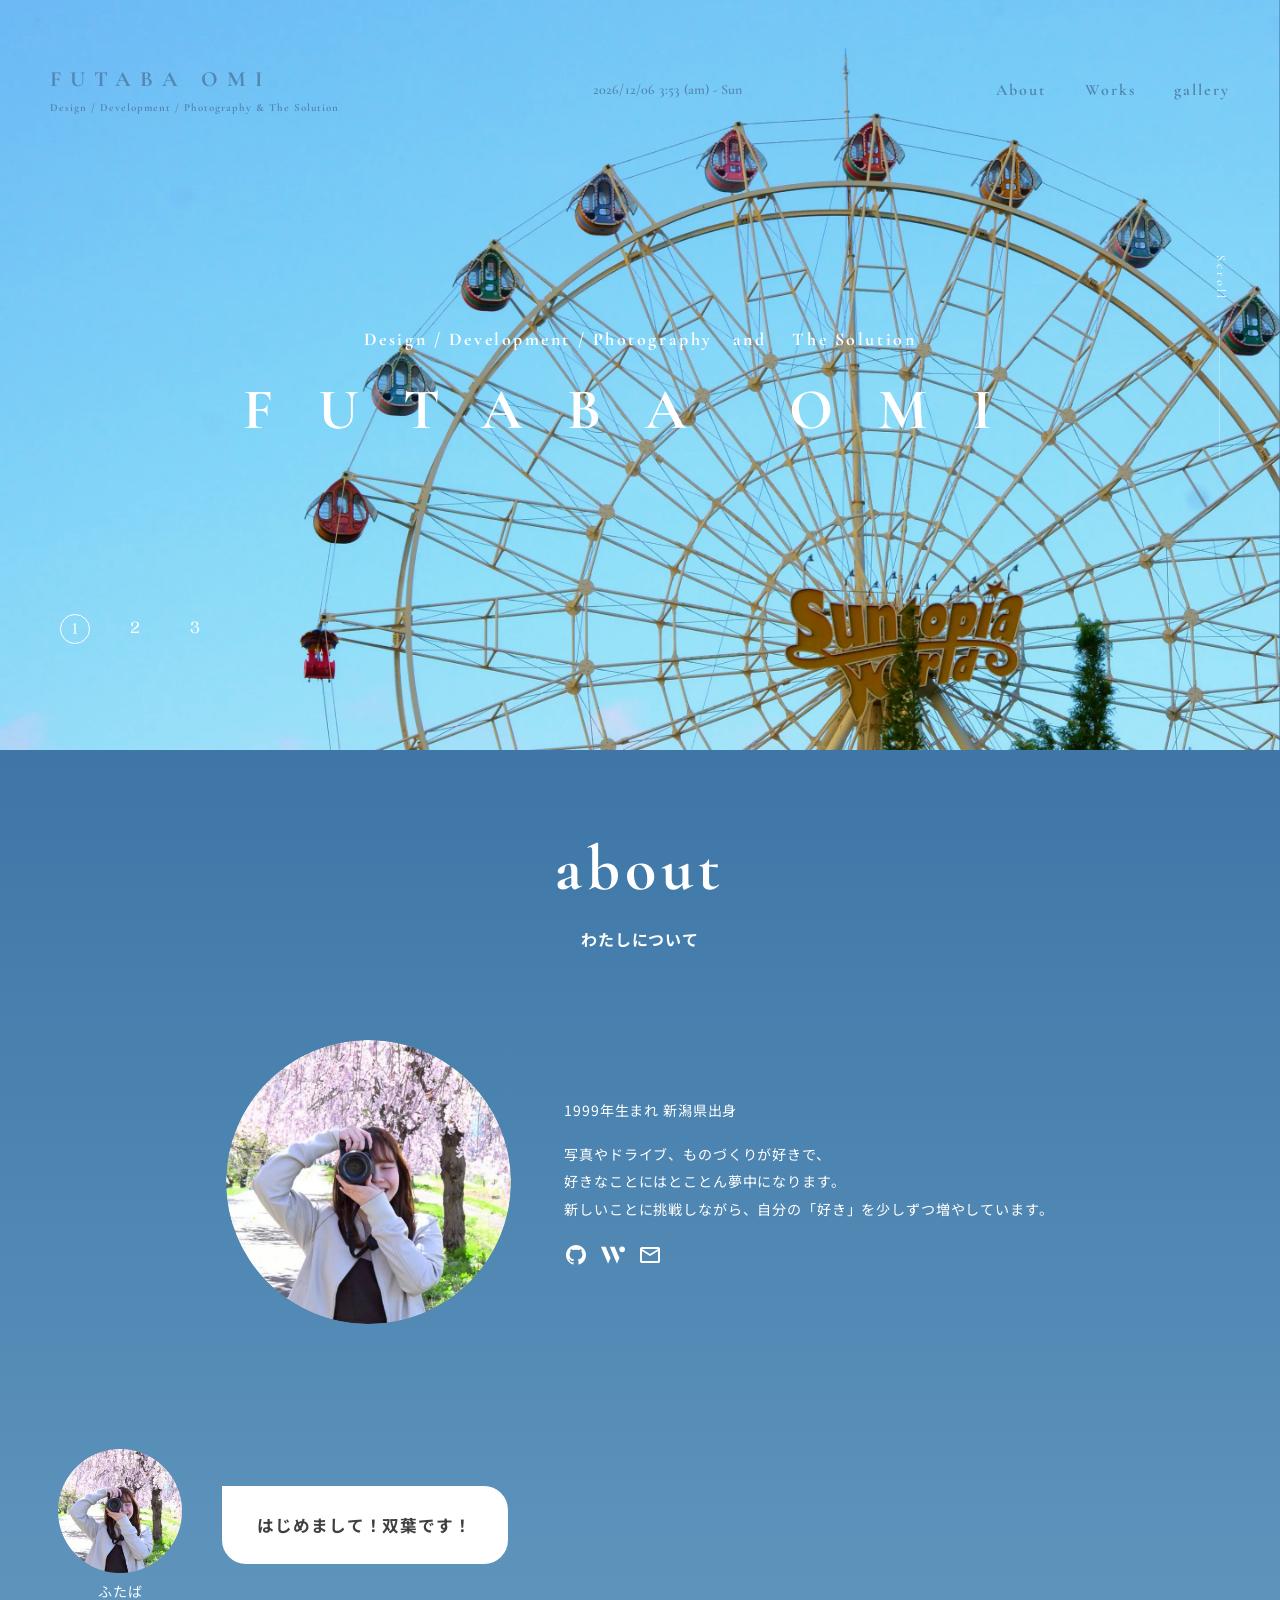
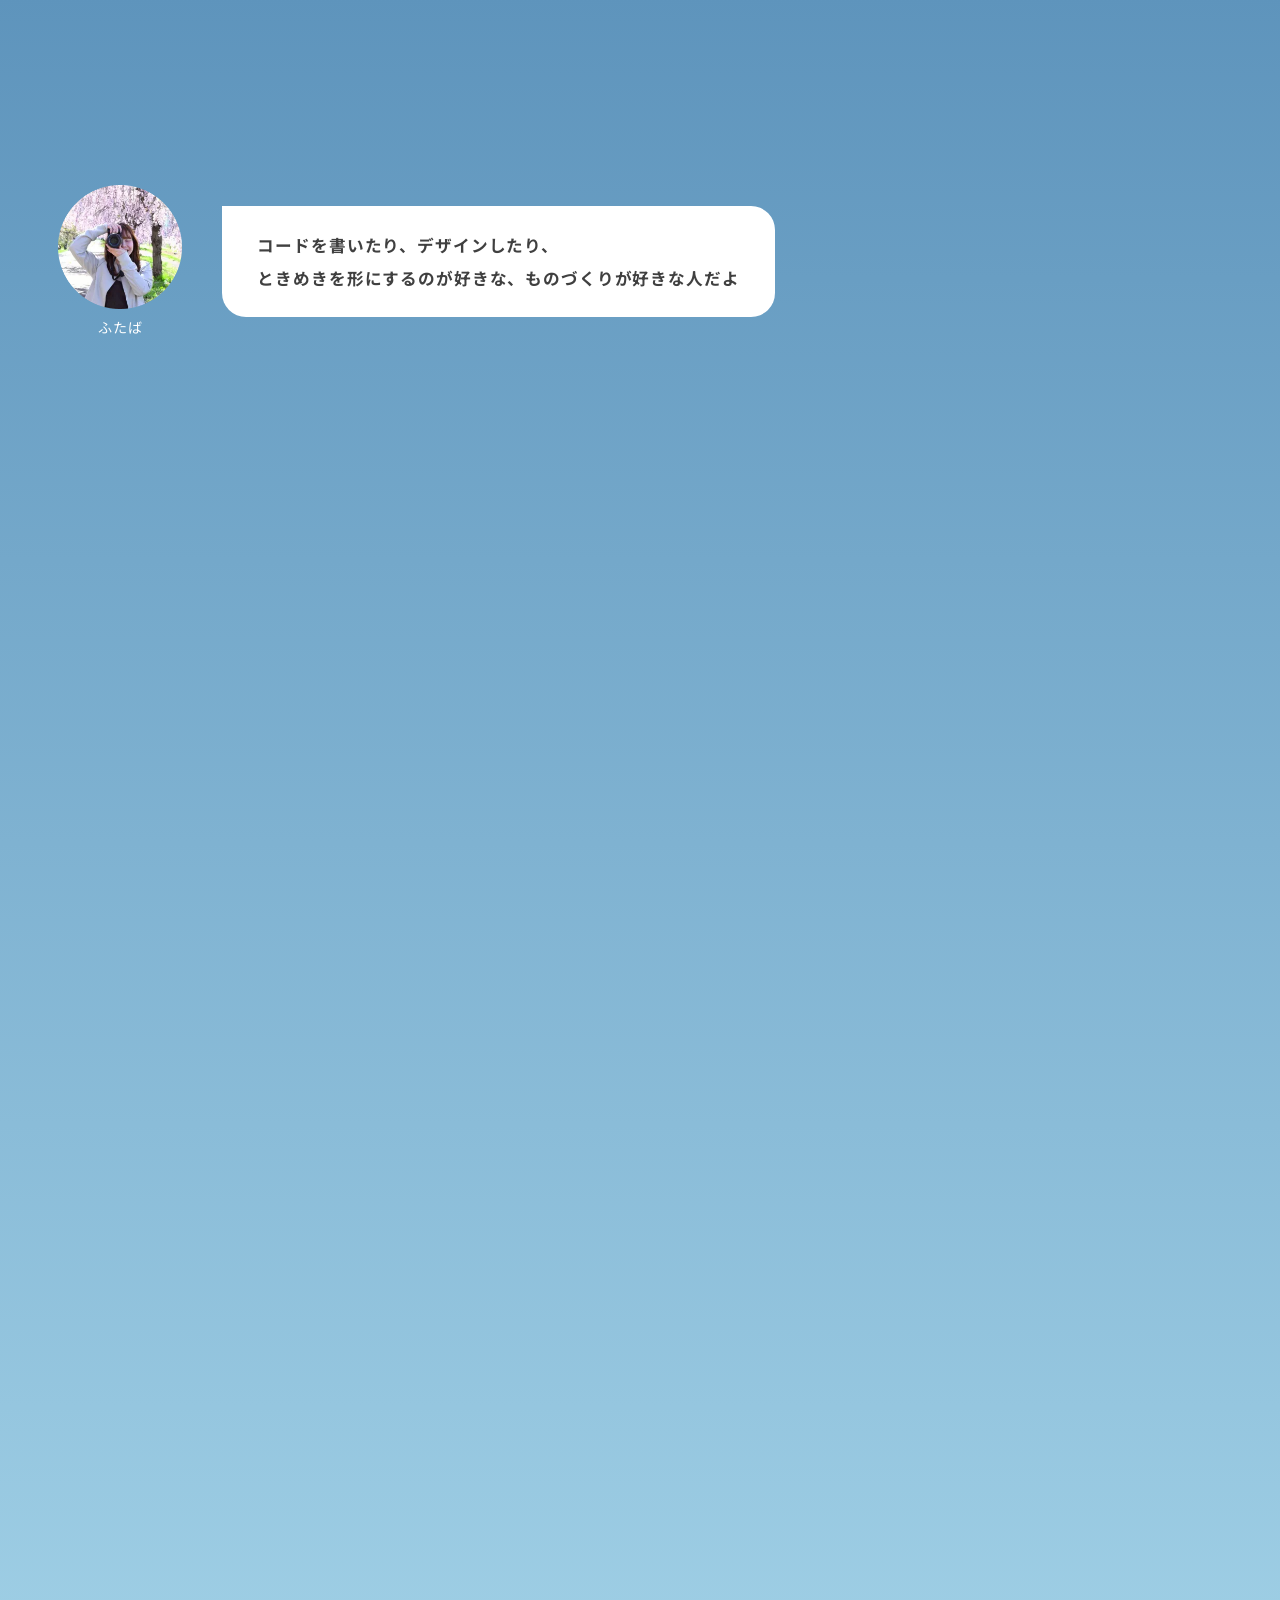
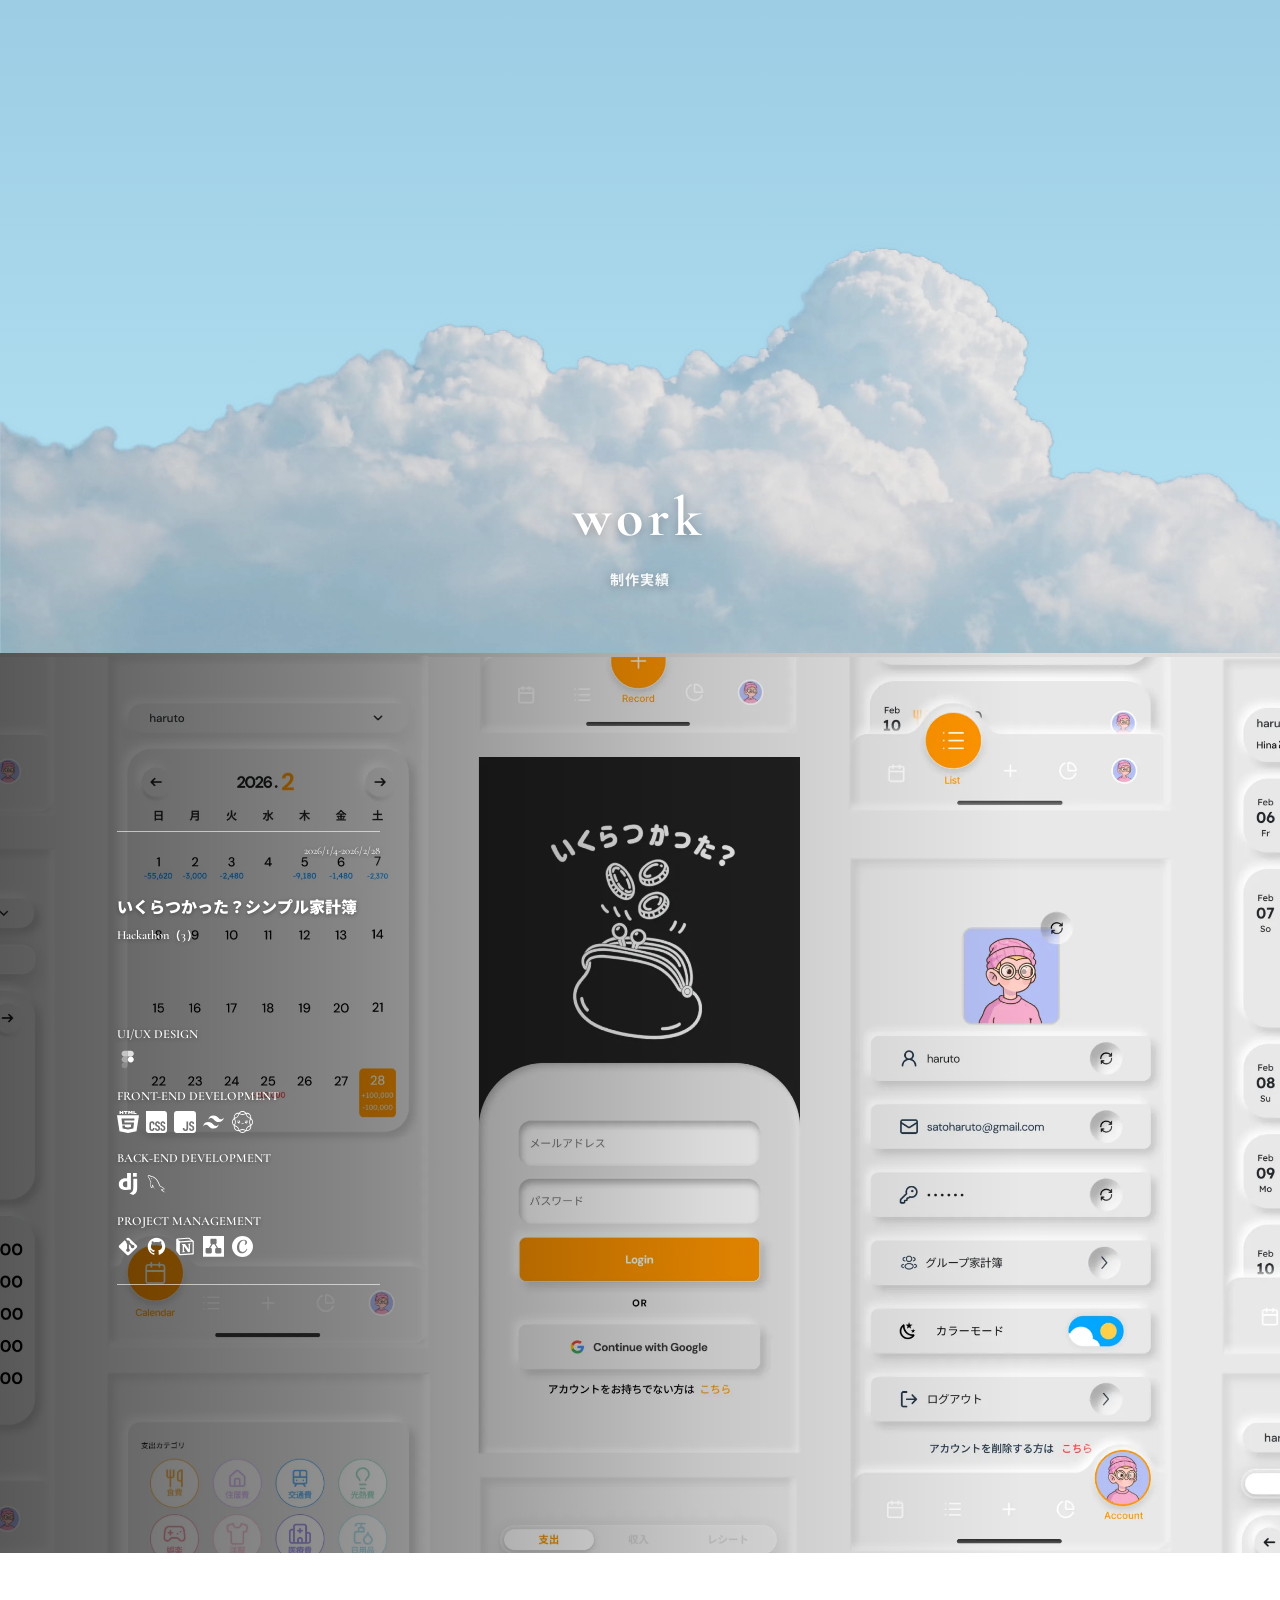
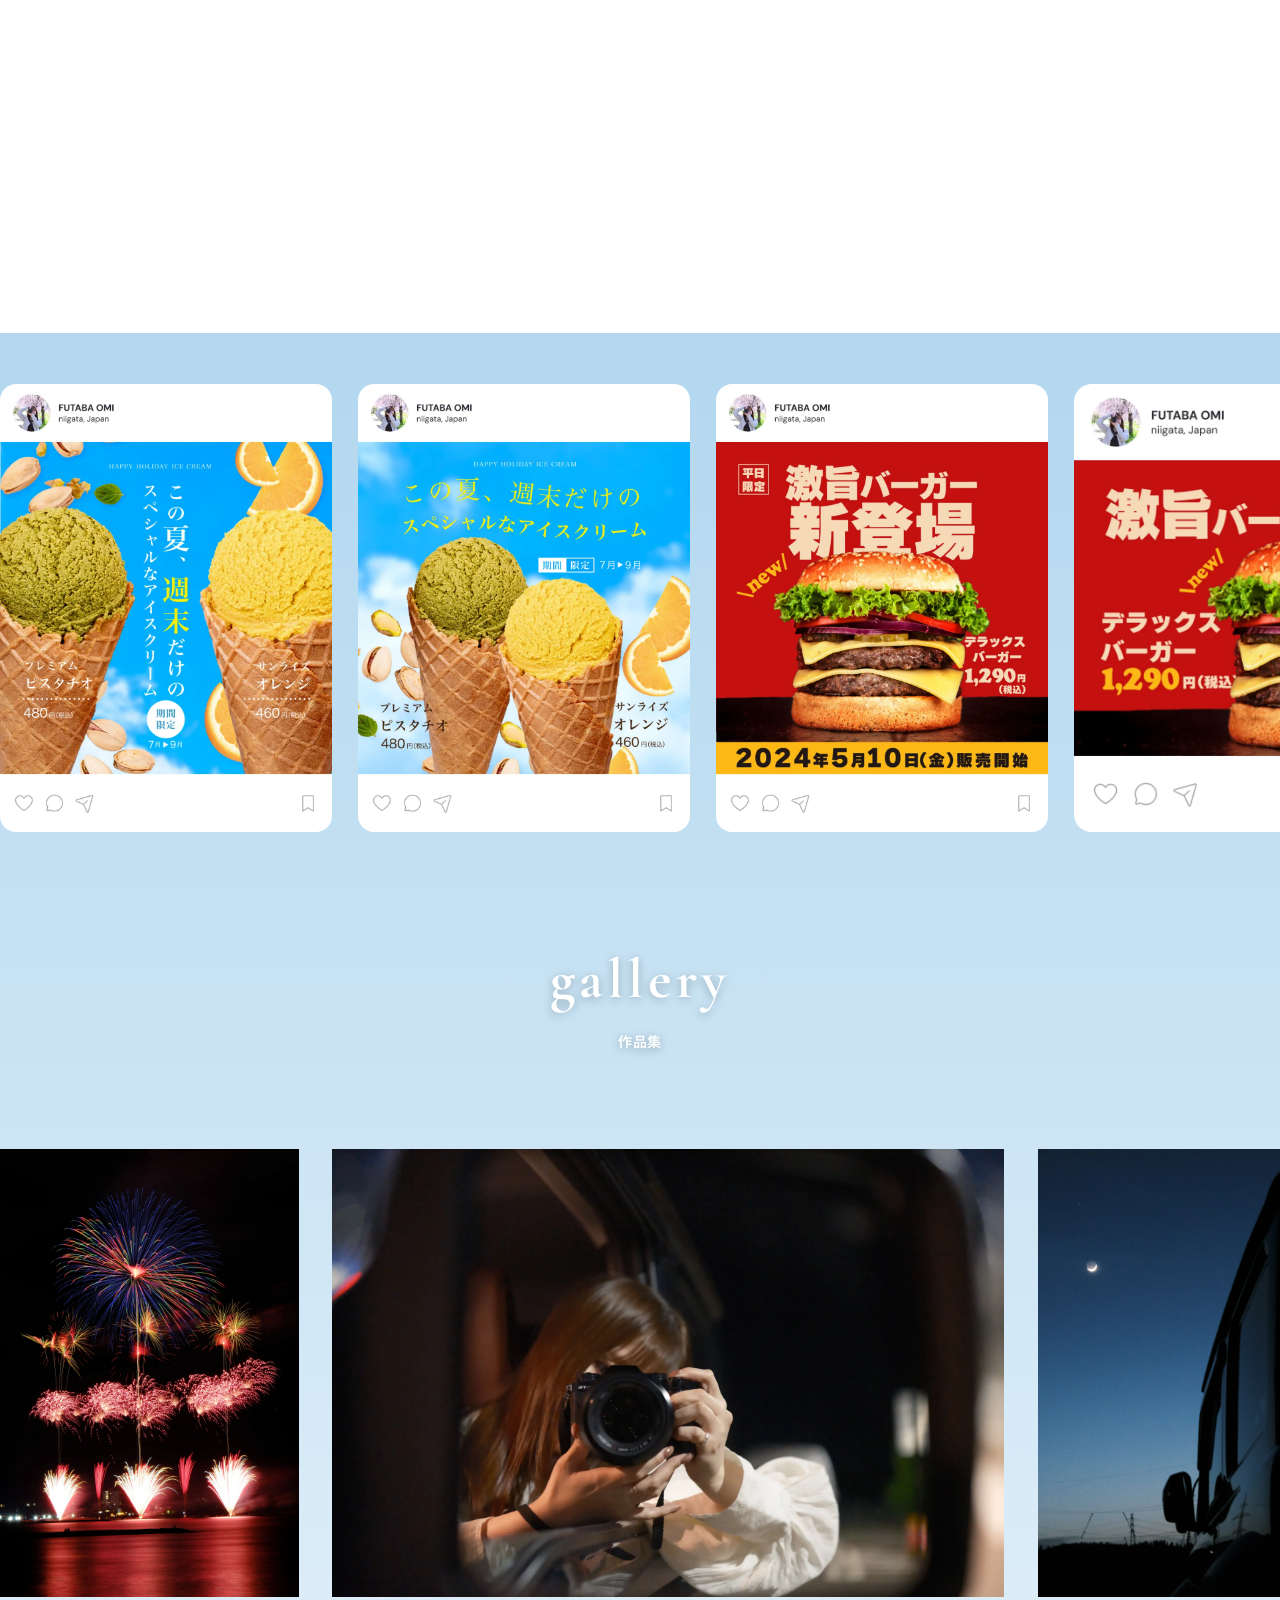
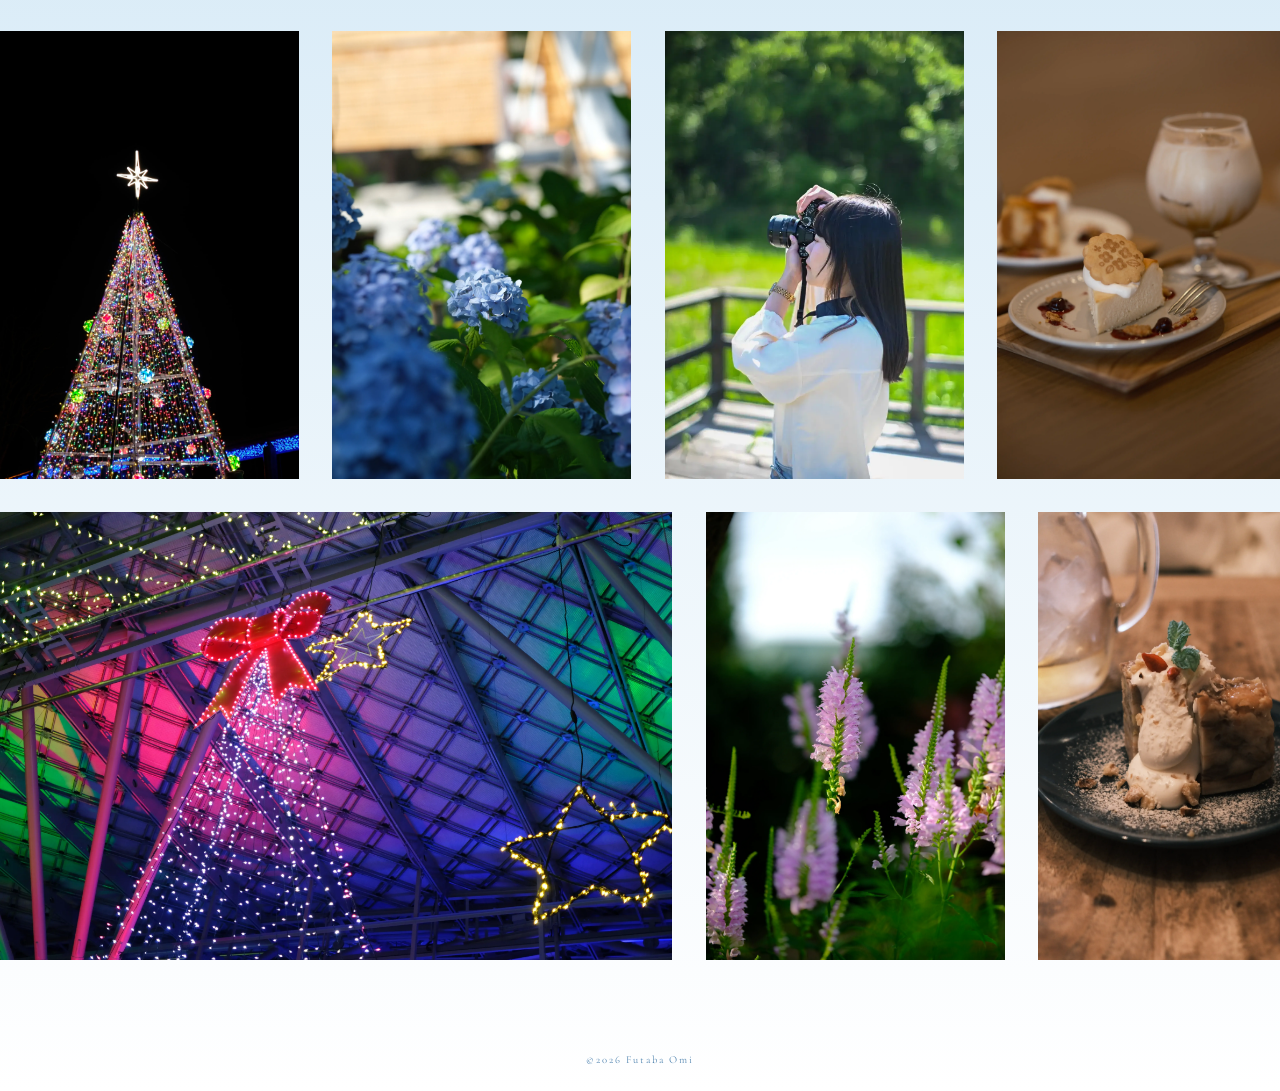
==== index.html @ 253ce997 "Initial commit" ====
<!DOCTYPE html>
<html lang="ja">
<head>
<meta charset="UTF-8">
<meta name="viewport" content="width=device-width, initial-scale=1.0">
<title>FUTABA OMI | Portfolio</title>
<link rel="icon" type="image/png" href="assets/images/favicon.png">
<script>
  (function () {
    var hash = location.hash;
    if (!hash || hash === "#") return;

    document.documentElement.style.visibility = "hidden";

    document.addEventListener("DOMContentLoaded", function () {
      try {
        var id = hash.slice(1);
        try {
          id = decodeURIComponent(id);
        } catch (decodeError) {
        }

        var target = id ? document.getElementById(id) : null;
        if (target) {
          target.scrollIntoView({ block: "start" });
        }
      } catch (error) {
      } finally {
        document.documentElement.style.visibility = "";
      }
    });
  })();
</script>
<link rel="preconnect" href="https://fonts.googleapis.com">
<link rel="preconnect" href="https://fonts.gstatic.com" crossorigin>
<link href="https://fonts.googleapis.com/css2?family=Cormorant+Garamond:wght@500;600;700&family=Noto+Sans+JP:wght@400;500;700;900&display=swap" rel="stylesheet">
<link rel="stylesheet" href="https://use.typekit.net/emb3ppv.css">
<link rel="stylesheet" href="css/reset.css">
<link rel="stylesheet" href="css/style.css">
</head>
<body>

<section class="hero" id="hero" aria-label="メインビジュアル" data-header-theme="dark">

  <div class="hero__slides">
    <div class="hero__slide is-active" data-slide="1" style="background-image:url('assets/images/hero-bg-crop1.webp');"></div>
    <div class="hero__slide" data-slide="2" style="background-image:url('assets/images/hero-bg-crop3.webp');"></div>
    <div class="hero__slide" data-slide="3" style="background-image:url('assets/images/hero-bg-crop.webp');"></div>
  </div>

  <div class="hero__mobile-bg" aria-hidden="true"></div>

  <header class="hero__nav">
    <div class="header-topbar">
      <a class="header-profile" href="index.html">
        <p class="header-profile__name">FUTABA OMI</p>
        <p class="header-profile__desc">Design / Development / Photography &amp; The Solution</p>
      </a>

      <p class="header-timestamp">2026/08/10 6:54 (am) - Sat</p>

      <nav class="main-nav" aria-label="サイト内ナビゲーション">
        <a href="#about">About</a>
        <a href="#works">Works</a>
        <a href="#gallery">gallery</a>
      </nav>

      <img class="header-dog" src="assets/images/header-dog.webp" alt="">
    </div>

    <button type="button" class="hero__mobile-menu" id="mobile-menu-toggle" aria-expanded="false" aria-controls="mobile-menu" aria-label="メニューを開く">
      <img class="hero__mobile-menu-bubble" src="assets/images/menu.webp" alt="">
      <img class="hero__mobile-menu-dog" src="assets/images/header-dog.webp" alt="">
    </button>
  </header>

  <div class="hero__content">
    <p class="hero__tagline"><span class="hero__tagline-line">Design&nbsp;/&nbsp;Development&nbsp;/&nbsp;Photography</span><span class="hero__tagline-sep">&nbsp;&nbsp;&nbsp;</span><span class="hero__tagline-line">and</span><span class="hero__tagline-sep">&nbsp;&nbsp;&nbsp;&nbsp;</span><span class="hero__tagline-line">The&nbsp;Solution</span></p>
    <h1 class="hero__name"><span class="hero__name-line">FUTABA</span><span class="hero__name-sep">&nbsp;</span><span class="hero__name-line">OMI</span></h1>
  </div>

  <ol class="hero__pagination" aria-label="スライド切り替え">
    <li>
      <button type="button" class="hero__dot is-active" data-slide-target="1" aria-current="true">
        <img src="assets/icons/pagination-1.svg" alt="1" width="30" height="30">
      </button>
    </li>
    <li>
      <button type="button" class="hero__dot" data-slide-target="2">
        <img src="assets/icons/pagination-2.svg" alt="2" width="30" height="30">
      </button>
    </li>
    <li>
      <button type="button" class="hero__dot" data-slide-target="3">
        <img src="assets/icons/pagination-3.svg" alt="3" width="30" height="30">
      </button>
    </li>
  </ol>

  <div class="hero__scroll">
    <span class="hero__scroll-text">Scroll</span>
    <span class="hero__scroll-line" aria-hidden="true"></span>
  </div>

</section>

<div class="mobile-menu" id="mobile-menu" aria-hidden="true">
  <div class="mobile-menu__frame">
    <div class="mobile-menu__topbar">
      <a class="header-profile" href="index.html">
        <p class="header-profile__name">FUTABA OMI</p>
        <p class="header-profile__desc">Design / Development / Photography &amp; The Solution</p>
      </a>
      <button type="button" class="header-mascot-lp mobile-menu__close" data-menu-close aria-label="メニューを閉じる">
        <img src="assets/images/header-close.webp" alt="">
      </button>
    </div>

    <nav class="mobile-menu__nav" aria-label="サイト内ナビゲーション">
      <a class="mobile-menu__item mobile-menu__item--about" href="#about" data-menu-close>
        <span class="mobile-menu__item-en">about</span>
        <span class="mobile-menu__item-ja">わたしについて</span>
      </a>
      <a class="mobile-menu__item mobile-menu__item--work" href="#works" data-menu-close>
        <span class="mobile-menu__item-en">work</span>
        <span class="mobile-menu__item-ja">制作実績</span>
      </a>
      <a class="mobile-menu__item mobile-menu__item--gallery" href="#gallery" data-menu-close>
        <span class="mobile-menu__item-en">gallery</span>
        <span class="mobile-menu__item-ja">作品集</span>
      </a>
    </nav>
  </div>
</div>

<main>

  <section id="about" class="about-section" data-header-theme="dark">
    <picture>
      <source media="(min-width: 721px)" srcset="assets/images/about-widecloud.webp">
      <img class="about-cloud" src="assets/images/about-cloud.webp" alt="">
    </picture>
    <div class="about-inner">
      <div class="about-header">
        <h2 class="about-title">about</h2>
        <p class="about-subtitle">わたしについて</p>
      </div>

      <div class="profile-block">
        <img class="profile-photo" src="assets/images/about-profile.webp" alt="双葉さんのプロフィール写真">
        <div class="profile-info">
          <p>1999年生まれ 新潟県出身</p>
          <p>
            写真やドライブ、ものづくりが好きで、<br>
            好きなことにはとことん夢中になります。<br>
            新しいことに挑戦しながら、自分の「好き」を少しずつ増やしています。
          </p>
          <div class="social-links">
            <a href="https://github.com/futaba416"><img src="assets/icons/github.svg" alt="GitHub"></a>
            <a href="https://www.wantedly.com/id/futaba_omi"><img src="assets/icons/wantedly.svg" alt="Wantedly"></a>
            <a href="mailto:futaba4161999@gmail.com"><img src="assets/icons/mail.svg" alt="Mail"></a>
          </div>
        </div>
      </div>

      <div class="chat-thread">
        <div class="chat-row">
          <div class="chat-person">
            <img src="assets/images/avatar-futaba.webp" alt="">
            <span>ふたば</span>
          </div>
          <p class="chat-bubble">はじめまして！双葉です！</p>
        </div>

        <div class="chat-row chat-row--right">
          <p class="chat-bubble chat-bubble--right">なにをしている人なの？</p>
          <div class="chat-person chat-person--mascot">
            <img src="assets/images/mascot-komemaru.webp" alt="" width="1281" height="743">
            <span>おこめ</span>
          </div>
        </div>

        <div class="chat-row">
          <div class="chat-person">
            <img src="assets/images/avatar-futaba.webp" alt="">
            <span>ふたば</span>
          </div>
          <p class="chat-bubble">コードを書いたり、デザインしたり、<br>ときめきを形にするのが好きな、ものづくりが好きな人だよ</p>
        </div>

        <div class="chat-row chat-row--right">
          <p class="chat-bubble chat-bubble--right">実際に、なにを作るの？</p>
          <div class="chat-person chat-person--mascot">
            <img src="assets/images/mascot-komemaru.webp" alt="" width="1281" height="743">
            <span>おこめ</span>
          </div>
        </div>

        <div class="chat-row">
          <div class="chat-person">
            <img src="assets/images/avatar-futaba.webp" alt="">
            <span>ふたば</span>
          </div>
          <p class="chat-bubble">Webサイトやアプリ・LPやバナー制作<br>革のお財布・アクセサリーを作ったり、写真を撮るのもすきだよ</p>
        </div>

        <div class="chat-row chat-row--right">
          <p class="chat-bubble chat-bubble--right">全然違うもの作ってるんだね！</p>
          <div class="chat-person chat-person--mascot">
            <img src="assets/images/mascot-komemaru.webp" alt="" width="1281" height="743">
            <span>おこめ</span>
          </div>
        </div>

        <div class="chat-row">
          <div class="chat-person">
            <img src="assets/images/avatar-futaba.webp" alt="">
            <span>ふたば</span>
          </div>
          <p class="chat-bubble">素材は違っても、考えて、手を動かして、少しずつ形にしていくことは同じなんだ〜</p>
        </div>

        <div class="chat-row chat-row--right">
          <p class="chat-bubble chat-bubble--right">コードを書くのも、デザインをするのもすき？</p>
          <div class="chat-person chat-person--mascot">
            <img src="assets/images/mascot-komemaru.webp" alt="" width="1281" height="743">
            <span>おこめ</span>
          </div>
        </div>

        <div class="chat-row">
          <div class="chat-person">
            <img src="assets/images/avatar-futaba.webp" alt="">
            <span>ふたば</span>
          </div>
          <p class="chat-bubble">うん！機能ができた瞬間も見た目がしっくりきた瞬間も楽しい！！</p>
        </div>

        <div class="chat-row chat-row--right">
          <p class="chat-bubble chat-bubble--right">ものづくりの、どんなところが好きなの？</p>
          <div class="chat-person chat-person--mascot">
            <img src="assets/images/mascot-komemaru.webp" alt="" width="1281" height="743">
            <span>おこめ</span>
          </div>
        </div>

        <div class="chat-row">
          <div class="chat-person">
            <img src="assets/images/avatar-futaba.webp" alt="">
            <span>ふたば</span>
          </div>
          <p class="chat-bubble">頭の中にあったときめきが、少しづつ形になっていくところ<br>チームで意見を出し合って、自分だけでは思いつかなかった形になるのも面白い！！</p>
        </div>

        <div class="chat-row chat-row--right">
          <p class="chat-bubble chat-bubble--right">なんだか、どんなものを作ってきたのか気になってきた！</p>
          <div class="chat-person chat-person--mascot">
            <img src="assets/images/mascot-komemaru.webp" alt="" width="1281" height="743">
            <span>おこめ</span>
          </div>
        </div>

        <div class="chat-row">
          <div class="chat-person">
            <img src="assets/images/avatar-futaba.webp" alt="">
            <span>ふたば</span>
          </div>
          <p class="chat-bubble">じゃあ、今まで作ってきたもの、見てみる？</p>
        </div>
      </div>

      <div id="works" class="section-heading">
        <h2 class="section-heading__title">work</h2>
        <p class="section-heading__subtitle">制作実績</p>
      </div>
    </div>
  </section>

  <section class="works-section" data-header-theme="sky" data-pagetop-theme="light">
    <div class="works-pin" style="--works-count: 4;">
      <div class="works-pin__sticky">
    <a class="work-card" href="works/ikuratsukatta.html">
      <picture>
        <source media="(max-width: 640px)" srcset="assets/images/ikuratukatta/login.webp">
        <img class="work-card__thumb" src="assets/images/ikuratukatta/thumbnail.webp" alt="いくらつかった？シンプル家計簿">
      </picture>
      <div class="work-card__info">
        <div class="work-card__divider"></div>
        <span class="work-card__date">2026/1/4-2026/2/28</span>
        <h3 class="work-card__title">いくらつかった？シンプル家計簿</h3>
        <p class="work-card__eyebrow">Hackathon（3）</p>

        <div class="work-card__skills">
          <div class="skill-group">
            <p class="skill-group__label">UI/UX DESIGN</p>
            <div class="skill-group__icons"><img src="assets/icons/figma.svg" alt="Figma"></div>
          </div>
          <div class="skill-group">
            <p class="skill-group__label">FRONT-END DEVELOPMENT</p>
            <div class="skill-group__icons">
              <img src="assets/icons/html.svg" alt="HTML">
              <img src="assets/icons/css.svg" alt="CSS">
              <img src="assets/icons/js.svg" alt="JavaScript">
              <img src="assets/icons/tailwind.svg" alt="Tailwind CSS">
              <img src="assets/icons/daisyui.svg" alt="daisyUI">
            </div>
          </div>
          <div class="skill-group">
            <p class="skill-group__label">BACK-END DEVELOPMENT</p>
            <div class="skill-group__icons">
              <img src="assets/icons/django.svg" alt="Django">
              <img src="assets/icons/mysql.svg" alt="MySQL">
            </div>
          </div>
          <div class="skill-group">
            <p class="skill-group__label">PROJECT MANAGEMENT</p>
            <div class="skill-group__icons">
              <img src="assets/icons/git.svg" alt="Git">
              <img src="assets/icons/github.svg" alt="GitHub">
              <img src="assets/icons/notion.svg" alt="Notion">
              <img src="assets/icons/drawio.svg" alt="draw.io">
              <img src="assets/icons/canva.svg" alt="Canva">
            </div>
          </div>
        </div>

        <div class="work-card__divider"></div>
      </div>
    </a>

    <a class="work-card" href="works/habi.html" data-pagetop-theme="dark">
      <picture>
        <source media="(max-width: 640px)" srcset="assets/images/habi/login.webp">
        <img class="work-card__thumb" src="assets/images/habi/thumbnail.webp" alt="Habi〜人生目標達成アプリ〜">
      </picture>
      <div class="work-card__info">
        <div class="work-card__divider"></div>
        <span class="work-card__date">2025/10/4-2025/11/29</span>
        <h3 class="work-card__title">Habi〜人生目標達成アプリ〜</h3>
        <p class="work-card__eyebrow">Hackathon（2）</p>

        <div class="work-card__skills">
          <div class="skill-group">
            <p class="skill-group__label">UI/UX DESIGN</p>
            <div class="skill-group__icons"><img src="assets/icons/figma.svg" alt="Figma"></div>
          </div>
          <div class="skill-group">
            <p class="skill-group__label">FRONT-END DEVELOPMENT</p>
            <div class="skill-group__icons">
              <img src="assets/icons/html.svg" alt="HTML">
              <img src="assets/icons/css.svg" alt="CSS">
              <img src="assets/icons/js.svg" alt="JavaScript">
              <img src="assets/icons/bootstrap.svg" alt="Bootstrap">
            </div>
          </div>
          <div class="skill-group">
            <p class="skill-group__label">BACK-END DEVELOPMENT</p>
            <div class="skill-group__icons">
              <img src="assets/icons/django.svg" alt="Django">
              <img src="assets/icons/mysql.svg" alt="MySQL">
            </div>
          </div>
          <div class="skill-group">
            <p class="skill-group__label">PROJECT MANAGEMENT</p>
            <div class="skill-group__icons">
              <img src="assets/icons/git.svg" alt="Git">
              <img src="assets/icons/github.svg" alt="GitHub">
              <img src="assets/icons/notion.svg" alt="Notion">
              <img src="assets/icons/drawio.svg" alt="draw.io">
              <img src="assets/icons/canva.svg" alt="Canva">
            </div>
          </div>
        </div>

        <div class="work-card__divider"></div>
      </div>
    </a>

    <a class="work-card" href="works/codroe.html">
      <picture>
        <source media="(max-width: 640px)" srcset="assets/images/codroe/login.webp">
        <img class="work-card__thumb" src="assets/images/codroe/thumbnail.webp" alt="めんたいチャット CodRoe">
      </picture>
      <div class="work-card__info">
        <div class="work-card__divider"></div>
        <span class="work-card__date">2025/7/5-2025/8/30</span>
        <h3 class="work-card__title">めんたいチャット CodRoe</h3>
        <p class="work-card__eyebrow">Hackathon（1）</p>

        <div class="work-card__skills">
          <div class="skill-group">
            <p class="skill-group__label">UI/UX DESIGN</p>
            <div class="skill-group__icons"><img src="assets/icons/figma.svg" alt="Figma"></div>
          </div>
          <div class="skill-group">
            <p class="skill-group__label">FRONT-END DEVELOPMENT</p>
            <div class="skill-group__icons">
              <img src="assets/icons/html.svg" alt="HTML">
              <img src="assets/icons/css.svg" alt="CSS">
              <img src="assets/icons/js.svg" alt="JavaScript">
            </div>
          </div>
          <div class="skill-group">
            <p class="skill-group__label">BACK-END DEVELOPMENT</p>
            <div class="skill-group__icons">
              <img src="assets/icons/mysql.svg" alt="MySQL">
              <img src="assets/icons/python.svg" alt="Python">
            </div>
          </div>
          <div class="skill-group">
            <p class="skill-group__label">PROJECT MANAGEMENT</p>
            <div class="skill-group__icons">
              <img src="assets/icons/git.svg" alt="Git">
              <img src="assets/icons/github.svg" alt="GitHub">
              <img src="assets/icons/notion.svg" alt="Notion">
              <img src="assets/icons/drawio.svg" alt="draw.io">
              <img src="assets/icons/canva.svg" alt="Canva">
            </div>
          </div>
        </div>

        <div class="work-card__divider"></div>
      </div>
    </a>

    <a class="work-card work-card--beautysalon" href="works/beautysalon.html">
      <picture>
        <source media="(max-width: 640px)" srcset="assets/images/beautysalon/full.webp">
        <img class="work-card__thumb" src="assets/images/beautysalon/thumbnail.webp" alt="美容室サイト LIFE">
      </picture>
      <div class="work-card__info">
        <div class="work-card__divider"></div>
        <span class="work-card__date">2026</span>
        <h3 class="work-card__title">美容室サイト</h3>
        <p class="work-card__eyebrow">Landing Page</p>

        <div class="work-card__skills">
          <div class="skill-group">
            <p class="skill-group__label">WEB DESIGN</p>
            <div class="skill-group__icons">
              <img src="assets/icons/figma.svg" alt="Figma">
              <img src="assets/icons/photoshop.svg" alt="Photoshop">
            </div>
          </div>
        </div>

        <div class="work-card__divider"></div>
      </div>
    </a>
      </div>
    </div>
  </section>

  <div class="home-lower" data-header-theme="light">

  <section class="banner-section" aria-label="バナー制作実績">
    <div class="banner-marquee">
      <div class="banner-marquee__track">
        <img src="assets/images/banner/ice1.webp" alt="アイスクリームバナー1">
        <img src="assets/images/banner/ice2.webp" alt="アイスクリームバナー2">
        <img src="assets/images/banner/burger_pop1.webp" alt="バーガーバナー1">
        <img src="assets/images/banner/burger_pop2.webp" alt="バーガーバナー2">
        <img src="assets/images/banner/burger_rich1.webp" alt="バーガーバナー3">
        <img src="assets/images/banner/burger_rich2.webp" alt="バーガーバナー4">

        <img src="assets/images/banner/ice1.webp" alt="" aria-hidden="true">
        <img src="assets/images/banner/ice2.webp" alt="" aria-hidden="true">
        <img src="assets/images/banner/burger_pop1.webp" alt="" aria-hidden="true">
        <img src="assets/images/banner/burger_pop2.webp" alt="" aria-hidden="true">
        <img src="assets/images/banner/burger_rich1.webp" alt="" aria-hidden="true">
        <img src="assets/images/banner/burger_rich2.webp" alt="" aria-hidden="true">
      </div>
    </div>
  </section>

  <section class="gallery-section" id="gallery" aria-label="ギャラリー">
    <div class="section-heading">
      <h2 class="section-heading__title">gallery</h2>
      <p class="section-heading__subtitle">作品集</p>
    </div>

    <div class="gallery-row" data-header-theme="dark">
      <div class="gallery-row__track">
        <img src="assets/images/gallery/DSCF2930.webp" width="326" height="490" alt="スナップ写真">
        <img src="assets/images/gallery/DSCF0092.webp" width="384" height="256" alt="スナップ写真">
        <img src="assets/images/gallery/DSCF1229.webp" width="333" height="500" alt="スナップ写真">
        <img src="assets/images/gallery/DSCF0665.webp" width="500" height="333" alt="スナップ写真">
        <img src="assets/images/gallery/DSCF9654.webp" width="333" height="500" alt="スナップ写真">
        <img src="assets/images/gallery/DSCF2938.webp" width="333" height="500" alt="スナップ写真">
        <img src="assets/images/gallery/DSCF8620.webp" width="333" height="500" alt="スナップ写真">
        <img src="assets/images/gallery/DSCF9318.webp" width="333" height="500" alt="スナップ写真">
        <img src="assets/images/gallery/DSCF8414.webp" width="333" height="500" alt="スナップ写真">
        <img src="assets/images/gallery/DSCF9327.webp" width="333" height="500" alt="スナップ写真">
        <img src="assets/images/gallery/IMG_1093.webp" width="105" height="157" alt="スナップ写真">
        <img src="assets/images/gallery/DSCF8853.webp" width="333" height="500" alt="スナップ写真">
        <img src="assets/images/gallery/DSCF9320.webp" width="333" height="500" alt="スナップ写真">
        <img src="assets/images/gallery/DSCF9951.webp" width="384" height="256" alt="スナップ写真">
        <img src="assets/images/gallery/DSCF8324.webp" width="333" height="500" alt="スナップ写真">
        <img src="assets/images/gallery/IMG_1095.webp" width="105" height="157" alt="スナップ写真">
        <img src="assets/images/gallery/DSCF9897.webp" width="500" height="333" alt="スナップ写真">
        <img src="assets/images/gallery/DSCF8397.webp" width="500" height="333" alt="スナップ写真">
        <img src="assets/images/gallery/DSCF3229.webp" width="333" height="500" alt="スナップ写真">
        <img src="assets/images/gallery/DSCF7637.webp" width="333" height="500" alt="スナップ写真">
        <img src="assets/images/gallery/IMG_1917.webp" width="157" height="105" alt="スナップ写真">
        <img src="assets/images/gallery/DSCF8316.webp" width="333" height="500" alt="スナップ写真">
        <img src="assets/images/gallery/DSCF7685.webp" width="500" height="333" alt="スナップ写真">
        <img src="assets/images/gallery/DSCF0042.webp" width="500" height="333" alt="スナップ写真">
        <img src="assets/images/gallery/DSCF3027.webp" width="333" height="500" alt="スナップ写真">

        <img src="assets/images/gallery/DSCF2930.webp" width="326" height="490" alt="" aria-hidden="true">
        <img src="assets/images/gallery/DSCF0092.webp" width="384" height="256" alt="" aria-hidden="true">
        <img src="assets/images/gallery/DSCF1229.webp" width="333" height="500" alt="" aria-hidden="true">
        <img src="assets/images/gallery/DSCF0665.webp" width="500" height="333" alt="" aria-hidden="true">
        <img src="assets/images/gallery/DSCF9654.webp" width="333" height="500" alt="" aria-hidden="true">
        <img src="assets/images/gallery/DSCF2938.webp" width="333" height="500" alt="" aria-hidden="true">
        <img src="assets/images/gallery/DSCF8620.webp" width="333" height="500" alt="" aria-hidden="true">
        <img src="assets/images/gallery/DSCF9318.webp" width="333" height="500" alt="" aria-hidden="true">
        <img src="assets/images/gallery/DSCF8414.webp" width="333" height="500" alt="" aria-hidden="true">
        <img src="assets/images/gallery/DSCF9327.webp" width="333" height="500" alt="" aria-hidden="true">
        <img src="assets/images/gallery/IMG_1093.webp" width="105" height="157" alt="" aria-hidden="true">
        <img src="assets/images/gallery/DSCF8853.webp" width="333" height="500" alt="" aria-hidden="true">
        <img src="assets/images/gallery/DSCF9320.webp" width="333" height="500" alt="" aria-hidden="true">
        <img src="assets/images/gallery/DSCF9951.webp" width="384" height="256" alt="" aria-hidden="true">
        <img src="assets/images/gallery/DSCF8324.webp" width="333" height="500" alt="" aria-hidden="true">
        <img src="assets/images/gallery/IMG_1095.webp" width="105" height="157" alt="" aria-hidden="true">
        <img src="assets/images/gallery/DSCF9897.webp" width="500" height="333" alt="" aria-hidden="true">
        <img src="assets/images/gallery/DSCF8397.webp" width="500" height="333" alt="" aria-hidden="true">
        <img src="assets/images/gallery/DSCF3229.webp" width="333" height="500" alt="" aria-hidden="true">
        <img src="assets/images/gallery/DSCF7637.webp" width="333" height="500" alt="" aria-hidden="true">
        <img src="assets/images/gallery/IMG_1917.webp" width="157" height="105" alt="" aria-hidden="true">
        <img src="assets/images/gallery/DSCF8316.webp" width="333" height="500" alt="" aria-hidden="true">
        <img src="assets/images/gallery/DSCF7685.webp" width="500" height="333" alt="" aria-hidden="true">
        <img src="assets/images/gallery/DSCF0042.webp" width="500" height="333" alt="" aria-hidden="true">
        <img src="assets/images/gallery/DSCF3027.webp" width="333" height="500" alt="" aria-hidden="true">
      </div>
    </div>

    <div class="gallery-row" data-header-theme="dark">
      <div class="gallery-row__track">
        <img src="assets/images/gallery/DSCF8414.webp" width="333" height="500" alt="スナップ写真">
        <img src="assets/images/gallery/DSCF9327.webp" width="333" height="500" alt="スナップ写真">
        <img src="assets/images/gallery/IMG_1093.webp" width="105" height="157" alt="スナップ写真">
        <img src="assets/images/gallery/DSCF8853.webp" width="333" height="500" alt="スナップ写真">
        <img src="assets/images/gallery/DSCF9320.webp" width="333" height="500" alt="スナップ写真">
        <img src="assets/images/gallery/DSCF9951.webp" width="384" height="256" alt="スナップ写真">
        <img src="assets/images/gallery/DSCF8324.webp" width="333" height="500" alt="スナップ写真">
        <img src="assets/images/gallery/IMG_1095.webp" width="105" height="157" alt="スナップ写真">
        <img src="assets/images/gallery/DSCF9897.webp" width="500" height="333" alt="スナップ写真">
        <img src="assets/images/gallery/DSCF8397.webp" width="500" height="333" alt="スナップ写真">
        <img src="assets/images/gallery/DSCF3229.webp" width="333" height="500" alt="スナップ写真">
        <img src="assets/images/gallery/DSCF7637.webp" width="333" height="500" alt="スナップ写真">
        <img src="assets/images/gallery/IMG_1917.webp" width="157" height="105" alt="スナップ写真">
        <img src="assets/images/gallery/DSCF8316.webp" width="333" height="500" alt="スナップ写真">
        <img src="assets/images/gallery/DSCF7685.webp" width="500" height="333" alt="スナップ写真">
        <img src="assets/images/gallery/DSCF0042.webp" width="500" height="333" alt="スナップ写真">
        <img src="assets/images/gallery/DSCF3027.webp" width="333" height="500" alt="スナップ写真">
        <img src="assets/images/gallery/DSCF2930.webp" width="326" height="490" alt="スナップ写真">
        <img src="assets/images/gallery/DSCF0092.webp" width="384" height="256" alt="スナップ写真">
        <img src="assets/images/gallery/DSCF1229.webp" width="333" height="500" alt="スナップ写真">
        <img src="assets/images/gallery/DSCF0665.webp" width="500" height="333" alt="スナップ写真">
        <img src="assets/images/gallery/DSCF9654.webp" width="333" height="500" alt="スナップ写真">
        <img src="assets/images/gallery/DSCF2938.webp" width="333" height="500" alt="スナップ写真">
        <img src="assets/images/gallery/DSCF8620.webp" width="333" height="500" alt="スナップ写真">
        <img src="assets/images/gallery/DSCF9318.webp" width="333" height="500" alt="スナップ写真">

        <img src="assets/images/gallery/DSCF8414.webp" width="333" height="500" alt="" aria-hidden="true">
        <img src="assets/images/gallery/DSCF9327.webp" width="333" height="500" alt="" aria-hidden="true">
        <img src="assets/images/gallery/IMG_1093.webp" width="105" height="157" alt="" aria-hidden="true">
        <img src="assets/images/gallery/DSCF8853.webp" width="333" height="500" alt="" aria-hidden="true">
        <img src="assets/images/gallery/DSCF9320.webp" width="333" height="500" alt="" aria-hidden="true">
        <img src="assets/images/gallery/DSCF9951.webp" width="384" height="256" alt="" aria-hidden="true">
        <img src="assets/images/gallery/DSCF8324.webp" width="333" height="500" alt="" aria-hidden="true">
        <img src="assets/images/gallery/IMG_1095.webp" width="105" height="157" alt="" aria-hidden="true">
        <img src="assets/images/gallery/DSCF9897.webp" width="500" height="333" alt="" aria-hidden="true">
        <img src="assets/images/gallery/DSCF8397.webp" width="500" height="333" alt="" aria-hidden="true">
        <img src="assets/images/gallery/DSCF3229.webp" width="333" height="500" alt="" aria-hidden="true">
        <img src="assets/images/gallery/DSCF7637.webp" width="333" height="500" alt="" aria-hidden="true">
        <img src="assets/images/gallery/IMG_1917.webp" width="157" height="105" alt="" aria-hidden="true">
        <img src="assets/images/gallery/DSCF8316.webp" width="333" height="500" alt="" aria-hidden="true">
        <img src="assets/images/gallery/DSCF7685.webp" width="500" height="333" alt="" aria-hidden="true">
        <img src="assets/images/gallery/DSCF0042.webp" width="500" height="333" alt="" aria-hidden="true">
        <img src="assets/images/gallery/DSCF3027.webp" width="333" height="500" alt="" aria-hidden="true">
        <img src="assets/images/gallery/DSCF2930.webp" width="326" height="490" alt="" aria-hidden="true">
        <img src="assets/images/gallery/DSCF0092.webp" width="384" height="256" alt="" aria-hidden="true">
        <img src="assets/images/gallery/DSCF1229.webp" width="333" height="500" alt="" aria-hidden="true">
        <img src="assets/images/gallery/DSCF0665.webp" width="500" height="333" alt="" aria-hidden="true">
        <img src="assets/images/gallery/DSCF9654.webp" width="333" height="500" alt="" aria-hidden="true">
        <img src="assets/images/gallery/DSCF2938.webp" width="333" height="500" alt="" aria-hidden="true">
        <img src="assets/images/gallery/DSCF8620.webp" width="333" height="500" alt="" aria-hidden="true">
        <img src="assets/images/gallery/DSCF9318.webp" width="333" height="500" alt="" aria-hidden="true">
      </div>
    </div>

    <div class="gallery-row" data-header-theme="dark">
      <div class="gallery-row__track">
        <img src="assets/images/gallery/DSCF8397.webp" width="500" height="333" alt="スナップ写真">
        <img src="assets/images/gallery/DSCF3229.webp" width="333" height="500" alt="スナップ写真">
        <img src="assets/images/gallery/DSCF7637.webp" width="333" height="500" alt="スナップ写真">
        <img src="assets/images/gallery/IMG_1917.webp" width="157" height="105" alt="スナップ写真">
        <img src="assets/images/gallery/DSCF8316.webp" width="333" height="500" alt="スナップ写真">
        <img src="assets/images/gallery/DSCF7685.webp" width="500" height="333" alt="スナップ写真">
        <img src="assets/images/gallery/DSCF0042.webp" width="500" height="333" alt="スナップ写真">
        <img src="assets/images/gallery/DSCF3027.webp" width="333" height="500" alt="スナップ写真">
        <img src="assets/images/gallery/DSCF2930.webp" width="326" height="490" alt="スナップ写真">
        <img src="assets/images/gallery/DSCF0092.webp" width="384" height="256" alt="スナップ写真">
        <img src="assets/images/gallery/DSCF1229.webp" width="333" height="500" alt="スナップ写真">
        <img src="assets/images/gallery/DSCF0665.webp" width="500" height="333" alt="スナップ写真">
        <img src="assets/images/gallery/DSCF9654.webp" width="333" height="500" alt="スナップ写真">
        <img src="assets/images/gallery/DSCF2938.webp" width="333" height="500" alt="スナップ写真">
        <img src="assets/images/gallery/DSCF8620.webp" width="333" height="500" alt="スナップ写真">
        <img src="assets/images/gallery/DSCF9318.webp" width="333" height="500" alt="スナップ写真">
        <img src="assets/images/gallery/DSCF8414.webp" width="333" height="500" alt="スナップ写真">
        <img src="assets/images/gallery/DSCF9327.webp" width="333" height="500" alt="スナップ写真">
        <img src="assets/images/gallery/IMG_1093.webp" width="105" height="157" alt="スナップ写真">
        <img src="assets/images/gallery/DSCF8853.webp" width="333" height="500" alt="スナップ写真">
        <img src="assets/images/gallery/DSCF9320.webp" width="333" height="500" alt="スナップ写真">
        <img src="assets/images/gallery/DSCF9951.webp" width="384" height="256" alt="スナップ写真">
        <img src="assets/images/gallery/DSCF8324.webp" width="333" height="500" alt="スナップ写真">
        <img src="assets/images/gallery/IMG_1095.webp" width="105" height="157" alt="スナップ写真">
        <img src="assets/images/gallery/DSCF9897.webp" width="500" height="333" alt="スナップ写真">

        <img src="assets/images/gallery/DSCF8397.webp" width="500" height="333" alt="" aria-hidden="true">
        <img src="assets/images/gallery/DSCF3229.webp" width="333" height="500" alt="" aria-hidden="true">
        <img src="assets/images/gallery/DSCF7637.webp" width="333" height="500" alt="" aria-hidden="true">
        <img src="assets/images/gallery/IMG_1917.webp" width="157" height="105" alt="" aria-hidden="true">
        <img src="assets/images/gallery/DSCF8316.webp" width="333" height="500" alt="" aria-hidden="true">
        <img src="assets/images/gallery/DSCF7685.webp" width="500" height="333" alt="" aria-hidden="true">
        <img src="assets/images/gallery/DSCF0042.webp" width="500" height="333" alt="" aria-hidden="true">
        <img src="assets/images/gallery/DSCF3027.webp" width="333" height="500" alt="" aria-hidden="true">
        <img src="assets/images/gallery/DSCF2930.webp" width="326" height="490" alt="" aria-hidden="true">
        <img src="assets/images/gallery/DSCF0092.webp" width="384" height="256" alt="" aria-hidden="true">
        <img src="assets/images/gallery/DSCF1229.webp" width="333" height="500" alt="" aria-hidden="true">
        <img src="assets/images/gallery/DSCF0665.webp" width="500" height="333" alt="" aria-hidden="true">
        <img src="assets/images/gallery/DSCF9654.webp" width="333" height="500" alt="" aria-hidden="true">
        <img src="assets/images/gallery/DSCF2938.webp" width="333" height="500" alt="" aria-hidden="true">
        <img src="assets/images/gallery/DSCF8620.webp" width="333" height="500" alt="" aria-hidden="true">
        <img src="assets/images/gallery/DSCF9318.webp" width="333" height="500" alt="" aria-hidden="true">
        <img src="assets/images/gallery/DSCF8414.webp" width="333" height="500" alt="" aria-hidden="true">
        <img src="assets/images/gallery/DSCF9327.webp" width="333" height="500" alt="" aria-hidden="true">
        <img src="assets/images/gallery/IMG_1093.webp" width="105" height="157" alt="" aria-hidden="true">
        <img src="assets/images/gallery/DSCF8853.webp" width="333" height="500" alt="" aria-hidden="true">
        <img src="assets/images/gallery/DSCF9320.webp" width="333" height="500" alt="" aria-hidden="true">
        <img src="assets/images/gallery/DSCF9951.webp" width="384" height="256" alt="" aria-hidden="true">
        <img src="assets/images/gallery/DSCF8324.webp" width="333" height="500" alt="" aria-hidden="true">
        <img src="assets/images/gallery/IMG_1095.webp" width="105" height="157" alt="" aria-hidden="true">
        <img src="assets/images/gallery/DSCF9897.webp" width="500" height="333" alt="" aria-hidden="true">
      </div>
    </div>

  </section>





  <footer class="site-footer">
    <div class="footer-content">
      <p class="footer-copyright">©︎2026 Futaba Omi</p>
    </div>
  </footer>

  </div>
</main>

<button type="button" id="back-to-top" class="back-to-top footer-links__item" aria-label="ページの先頭へ戻る">
  <img src="assets/images/footer-mascot-1.webp" alt="">
  <span>Page Top</span>
</button>

<div class="photo-modal" id="photo-modal" aria-hidden="true">
  <div class="photo-modal__backdrop" data-modal-close></div>
  <div class="photo-modal__panel" role="dialog" aria-modal="true" aria-label="写真の詳細">
    <button type="button" class="photo-modal__close" data-modal-close aria-label="閉じる">
      <img src="assets/icons/modal-close.svg" alt="">
    </button>
    <img class="photo-modal__image" src="" alt="">
    <div class="photo-modal__details">
      <p class="photo-modal__title" hidden></p>
      <p class="photo-modal__location" hidden>
        <img class="photo-modal__pin" src="assets/icons/location-pin.svg" alt="">
        <span class="photo-modal__location-text"></span>
      </p>
      <p class="photo-modal__comment" hidden></p>
    </div>
  </div>
</div>

<script src="assets/js/main.js"></script>
<script src="assets/js/hero-slideshow.js"></script>
<script src="assets/js/page-top-theme.js"></script>
<script src="assets/js/header-clock.js"></script>
<script src="assets/js/header-scroll.js"></script>
<script src="assets/js/chat-reveal.js"></script>
<script src="assets/js/works-pin.js"></script>
<script src="assets/js/gallery-modal.js"></script>
<script src="assets/js/mobile-menu.js"></script>
</body>
</html>
---- css/style.css ----
:root {
  --color-sky-light: #b2d7ef;
  --color-sky-deep: #3d76a7;
  --color-sky-pale: #b6e4f4;
  --color-white: #ffffff;
  --color-text-dark: #404040;
  --color-footer-link: #5386b1;

  --font-display: "quincy-cf", "Cormorant Garamond", "Times New Roman", serif;
  --font-jp: "Noto Sans JP", "Hiragino Sans", "Yu Gothic", sans-serif;

  --container-width: 1440px;
}

/* ==========================================================================
   Base
   ========================================================================== */
body {
  font-family: var(--font-jp);
  color: var(--color-text-dark);
  background: var(--color-white);
  overflow-x: hidden;
}

.sr-only {
  position: absolute;
  width: 1px;
  height: 1px;
  padding: 0;
  margin: -1px;
  overflow: hidden;
  clip: rect(0, 0, 0, 0);
  white-space: nowrap;
  border: 0;
}

/* ==========================================================================
   Hero (main visual)
   ========================================================================== */
.hero {
  position: relative;
  width: 100%;
  aspect-ratio: 1440 / 844;
  min-height: 520px;
  overflow: hidden;
  color: var(--color-white);
}

.hero__slides {
  position: absolute;
  inset: 0;
}

.hero__slide {
  position: absolute;
  inset: 0;
  background-color: var(--color-sky-deep);
  background-size: cover;
  background-position: center;
  opacity: 0;
  transition: opacity 0.6s ease;
}

.hero__slide.is-active {
  opacity: 1;
}

.hero__nav {
  position: relative;
  z-index: 2;
}

.hero__content {
  position: absolute;
  z-index: 1;
  left: 50%;
  top: 43.5%;
  width: min(84%, 860px);
  transform: translateX(-50%);
  text-align: center;
  font-family: var(--font-display);
}

.hero__tagline {
  font-weight: 700;
  font-size: clamp(11px, 1.4vw, 20px);
  letter-spacing: clamp(1px, 0.2vw, 3px);
  white-space: nowrap;
}

.hero__name {
  margin-top: 14px;
  font-weight: 700;
  font-size: clamp(28px, 4.5vw, 64px);
  letter-spacing: clamp(6px, 3.5vw, 50px);
  white-space: nowrap;
}

.hero__pagination {
  position: absolute;
  z-index: 2;
  left: 4.65%;
  bottom: 13.6%;
  display: flex;
  align-items: center;
  gap: 30px;
}

.hero__mobile-menu,
.hero__mobile-bg {
  display: none;
}

.hero__dot {
  display: inline-flex;
  align-items: center;
  justify-content: center;
  width: 30px;
  height: 30px;
  background: none;
  border: none;
  border-radius: 50%;
  cursor: default;
  padding: 0;
}

.hero__dot img {
  display: block;
  width: 100%;
  height: 100%;
}

.hero__dot.is-active {
  border: 1px solid var(--color-white);
}

.hero__scroll {
  position: absolute;
  z-index: 2;
  right: 4%;
  top: 34%;
  display: flex;
  flex-direction: column;
  align-items: center;
  gap: 18px;
}

.hero__scroll-text {
  font-family: var(--font-display);
  font-weight: 400; 
  font-size: clamp(11px, 0.97vw, 14px);
  letter-spacing: 3px;
  writing-mode: vertical-rl;
}

.hero__scroll-line {
  position: relative;
  width: 1px;
  height: 140px;
  background: none;
}

.hero__scroll-line::before {
  content: "";
  position: absolute;
  top: 0;
  left: 0;
  width: 1px;
  height: 100%;
  background: rgba(255, 255, 255, 0.3);
}

.hero__scroll-line::after {
  content: "";
  position: absolute;
  top: 0;
  left: 0;
  width: 1px;
  height: 100%;
  background: var(--color-white);
  transform: scaleY(0);
  transform-origin: 0 0;
  animation: hero-scroll-line-move 2.2s cubic-bezier(1, 0, 0, 1) infinite;
}

@keyframes hero-scroll-line-move {
  0% {
    transform: scaleY(0);
    transform-origin: 0 0;
  }
  50% {
    transform: scaleY(1);
    transform-origin: 0 0;
  }
  50.01% {
    transform: scaleY(1);
    transform-origin: 0 100%;
  }
  100% {
    transform: scaleY(0);
    transform-origin: 0 100%;
  }
}

@media (prefers-reduced-motion: reduce) {
  .hero__scroll-line::after {
    animation: none;
    transform: scaleY(1);
  }
}

@media (max-width: 900px) {
  .hero__scroll {
    display: none;
  }
}

@media (max-width: 640px) {
  .hero {
    aspect-ratio: auto;
    min-height: 100vh;
    min-height: 100dvh;
  }

  .hero__nav .header-topbar {
    display: none;
  }

  .hero__nav {
    position: static;
  }

  .hero__slides {
    display: none;
  }

  .hero__mobile-bg {
    display: block;
    position: absolute;
    inset: 0;
    background-image: url("../assets/images/lp_main.webp");
    background-repeat: no-repeat;
    background-size: cover;
    background-position: center;
  }

  .hero__mobile-menu {
    display: block;
    border: 0;
    background: none;
    padding: 0;
    margin: 0;
    cursor: pointer;
    font: inherit;
    text-align: left;
  }

  .hero__mobile-menu-bubble {
    position: absolute;
    z-index: 2;
    top: 6%;
    left: 22%;
    width: 55%;
    max-width: 300px;
    height: auto;
  }

  .hero__mobile-menu-dog {
    position: absolute;
    z-index: 2;
    top: 3vw;
    right: -3vw;
    width: 34%;
    max-width: 155px;
    height: auto;
  }

  .hero__content {
    position: static;
    left: auto;
    top: auto;
    width: auto;
    transform: none;
    text-align: left;
  }

  .hero__name {
    position: absolute;
    z-index: 1;
    top: 28%;
    left: 8%;
    right: 8%;
    margin-top: 0;
    text-align: left;
    font-size: clamp(32px, 10vw, 44px);
    letter-spacing: clamp(8px, 3vw, 14px);
    line-height: 1.3;
    white-space: normal;
  }

  .hero__name-sep {
    display: none;
  }

  .hero__name-line {
    display: block;
  }

  .hero__tagline {
    position: absolute;
    z-index: 1;
    top: 64%;
    left: 8%;
    right: 8%;
    text-align: left;
    white-space: normal;
    font-size: 13px;
    letter-spacing: 2px;
    line-height: 2;
  }

  .hero__tagline-sep {
    display: none;
  }

  .hero__tagline-line {
    display: block;
  }

  .hero__pagination {
    display: none;
  }

  .hero__scroll {
    display: flex;
    flex-direction: column;
    align-items: center;
    top: auto;
    right: 0;
    left: 0;
    bottom: 6%;
    gap: 12px;
  }

  .hero__scroll-text {
    writing-mode: horizontal-tb;
    letter-spacing: 4px;
  }

  .hero__scroll-line {
    height: 70px;
  }
}

/* ==========================================================================
   Header / Navigation
   ========================================================================== */
.header-topbar {
  position: relative;
  display: flex;
  align-items: center;
  justify-content: space-between;
  gap: 12px;
  padding: clamp(24px, 2.8vw, 40px) 50px;
  min-height: 179px;
}

@media (min-width: 641px) {
  .hero__nav .header-topbar {
    position: fixed;
    top: 0;
    left: 0;
    width: 100%;
    z-index: 1000;
    color: #fff;
    transition:
      transform 0.3s ease,
      background-color 0.3s ease,
      backdrop-filter 0.3s ease,
      color 0.3s ease,
      padding 0.3s ease;
  }

  .hero__nav .header-topbar .header-profile,
  .hero__nav .header-topbar .header-timestamp,
  .hero__nav .header-topbar .main-nav a {
    color: inherit;
  }

  .hero__nav .header-topbar.scrolled {
    background: transparent;
    box-shadow: none;
    backdrop-filter: blur(6px);
    -webkit-backdrop-filter: blur(6px);
    padding-top: 12px;
    padding-bottom: 12px;
    min-height: 0;
  }

  .hero__nav .header-topbar.hide {
    transform: translateY(-100%);
  }

  .hero__nav .header-topbar.header--theme-light {
    color: #5386b1;
  }

  .hero__nav .header-topbar.header--theme-sky {
    color: #b2d7ef;
  }
}

.header-profile {
  display: block;
  color: var(--color-white);
  font-family: var(--font-display);
  text-decoration: none;
}

.header-profile__name {
  font-size: clamp(16px, 1.7vw, 24px);
  font-weight: 700;
  letter-spacing: clamp(4px, 0.7vw, 10px);
}

.header-profile__desc {
  margin-top: 4px;
  font-weight: 700; 
  font-size: clamp(9px, 0.85vw, 12px);
  letter-spacing: 1px;
  white-space: nowrap;
}

.header-timestamp {
  font-family: var(--font-display);
  font-weight: 600; 
  font-size: clamp(11px, 1.1vw, 16px);
  color: var(--color-white);
  letter-spacing: 0.2px;
  white-space: nowrap;
}

.main-nav {
  display: flex;
  align-items: center;
  gap: clamp(16px, 3vw, 42px);
}

.main-nav a {
  font-family: var(--font-display);
  font-weight: 700;
  font-size: clamp(13px, 1.25vw, 18px);
  letter-spacing: 2px;
  color: var(--color-white);
}

.header-dog {
  position: absolute;
  top: -30px;
  right: clamp(0px, 2vw, 40px);
  width: 144px;
  height: auto;
}

@media (min-width: 901px) {
  .header-dog {
    display: none;
  }
}

@media (max-width: 900px) {
  .header-dog {
    display: none;
  }
  .header-timestamp {
    display: none;
  }
}

@media (max-width: 640px) {
  .header-topbar {
    flex-wrap: wrap;
    justify-content: center;
    text-align: center;
    padding: 28px 20px;
    min-height: 0;
    row-gap: 12px;
  }
  .header-profile__desc {
    white-space: normal;
  }
}

.header-mascot-lp {
  display: none;
}

.header-mascot-lp img {
  display: block;
  width: 100%;
  height: auto;
}

@media (max-width: 640px) {
  .page-header--mobile .header-topbar {
    flex-wrap: nowrap;
    justify-content: flex-start;
    text-align: left;
    padding: calc(env(safe-area-inset-top) + 32px) 20px 64px;
    row-gap: 0;
  }
  .page-header--mobile .header-profile {
    text-align: left;
  }
  .page-header--mobile .header-profile__name {
    font-size: 26px;
    letter-spacing: 6px;
  }
  .page-header--mobile .header-profile__desc {
    margin-top: 10px;
    font-size: 13px;
    line-height: 1.6;
    max-width: 230px;
    white-space: normal;
  }

  .page-header--mobile .main-nav,
  .page-header--mobile .header-timestamp {
    display: none;
  }
  .page-header--mobile .header-mascot-lp {
    display: block;
    position: absolute;
    top: calc(env(safe-area-inset-top) + 22px);
    right: 14px;
    width: 120px;
    border: 0;
    background: none;
    padding: 0;
    line-height: 0;
    cursor: pointer;
  }
}


.mobile-menu {
  display: none;
}

@media (max-width: 640px) {
  .mobile-menu {
    display: flex;
    align-items: center;
    justify-content: center;
    position: fixed;
    inset: 0;
    z-index: 500;
    background: var(--color-sky-deep);
    opacity: 0;
    visibility: hidden;
    transition: opacity 0.2s ease, visibility 0.2s ease;
  }

  .mobile-menu.is-open {
    opacity: 1;
    visibility: visible;
  }

  .mobile-menu__frame {
    position: relative;
    width: min(100%, calc(100dvh * 804 / 1748));
    aspect-ratio: 804 / 1748;
    margin: 0 auto;
    background-image: url("../assets/images/lp_menu.webp");
    background-size: 100% 100%;
    background-repeat: no-repeat;
    overflow: hidden;
  }

  .mobile-menu__topbar .header-profile {
    position: absolute;
    top: calc(env(safe-area-inset-top) + 7.6%);
    left: 8%;
    text-align: left;
  }

  .mobile-menu__topbar .header-profile__name {
    font-size: 26px;
    letter-spacing: 6px;
  }

  .mobile-menu__topbar .header-profile__desc {
    margin-top: 10px;
    font-size: 13px;
    line-height: 1.6;
    max-width: 230px;
    white-space: normal;
  }

  .mobile-menu__topbar .header-mascot-lp {
    display: block;
    position: absolute;
    top: calc(env(safe-area-inset-top) + 5.8%);
    right: 3%;
    width: 31.5%;
    z-index: 10; 
    border: 0;
    background: none;
    padding: 0;
    line-height: 0;
    cursor: pointer;
  }

  .mobile-menu__nav {
    position: absolute;
    inset: 0;
  }


  .mobile-menu__item {
    position: absolute;
    left: 0;
    right: 0;
    transform: translateY(-50%);
    text-align: center;
    color: var(--color-white);
  }

  .mobile-menu__item--about {
    top: 31.4%;
  }

  .mobile-menu__item--work {
    top: 48%;
  }

  .mobile-menu__item--gallery {
    top: 65%;
  }

  .mobile-menu__item-en {
    display: block;
    font-family: var(--font-display);
    font-weight: 700;
    font-size: 44px;
    letter-spacing: 1px;
  }

  .mobile-menu__item-ja {
    display: block;
    margin-top: 8px;
    font-family: var(--font-jp);
    font-weight: 700;
    font-size: 14px;
    letter-spacing: 2px;
  }
}

.page-header {
  background: linear-gradient(to bottom, var(--color-sky-light) 54.8%, var(--color-white) 100%);
  color: var(--color-white);
}

.project-info {
  padding: 0 50px clamp(32px, 4vw, 56px);
  display: flex;
  flex-direction: column;
  gap: clamp(24px, 3vw, 38px);
}

.project-info__row {
  display: flex;
  justify-content: space-between;
  gap: 12px;
}

.project-field__label {
  font-family: var(--font-display);
  font-weight: 700; 
  font-size: clamp(11px, 0.97vw, 14px); 
  letter-spacing: -0.384px;
  color: rgba(255, 255, 255, 0.5);
  margin-bottom: 10px;
}

.project-field__value {
  font-family: var(--font-jp);
  font-weight: 500;
  font-size: clamp(14px, 1.25vw, 18px); 
  line-height: 1.5;
}

.project-field--title {
  width: min(100%, 240px);
}

.project-field--title--wide {
  width: min(100%, 300px);
}

.project-field--bio {
  width: min(100%, 468px);
}

.project-field--bio .project-field__value {
  letter-spacing: 2px;
}

.project-field--deliverables {
  width: min(100%, 262px);
}

.project-deliverables {
  display: flex;
  flex-direction: column;
  gap: 3px;
  font-family: var(--font-jp);
  font-weight: 500;
  font-size: clamp(14px, 1.25vw, 18px);
}

.project-field--year {
  width: min(100%, 190px);
  flex-shrink: 0;
}

.project-field--year .project-field__value {
  font-size: clamp(14px, 1.25vw, 18px);
  letter-spacing: -0.512px;
  white-space: nowrap;
}

.project-links {
  display: flex;
  flex-wrap: wrap;
  align-items: center;
  gap: clamp(20px, 3vw, 50px);
}

.project-swatches {
  display: flex;
  align-items: center;
  gap: 11px;
}

.project-swatches span {
  width: clamp(28px, 4vw, 40px);
  height: clamp(28px, 4vw, 40px);
  flex-shrink: 0;
}

.project-social {
  display: flex;
  flex-wrap: wrap;
  align-items: center;
  gap: 10px;
}

.project-social__link {
  display: inline-flex;
  align-items: center;
  gap: 4px;
  height: 36px;
}

.project-social__logo {
  height: 20px;
  width: auto;
}

.project-social__logo--github {
  height: 22px;
}

.project-social__external {
  width: 18px;
  height: 18px;
}

.project-social--lg {
  gap: clamp(14px, 1.6vw, 20px);
}

.project-social--lg .project-social__link {
  height: auto;
}

.project-social--lg .project-social__logo {
  height: clamp(28px, 4vw, 40px);
}

.project-social--lg .project-social__logo--github {
  height: clamp(28px, 4vw, 40px);
}

.project-social--lg .project-social__external {
  width: clamp(25px, 3.6vw, 36px);
  height: clamp(25px, 3.6vw, 36px);
}

@media (max-width: 640px) {
  .project-info {
    padding: 0 20px 32px;
  }
  .project-info__row {
    flex-wrap: wrap;
    gap: 24px;
  }
}

.project-screenshot {
  background: var(--color-white);
}

.project-screenshot img {
  width: 100%;
  height: auto;
}

.project-showcase {
  position: absolute;
  top: 0;
  bottom: 0;
  left: 50%;
  width: 100vw;
  margin-left: -50vw;
  z-index: 2;
  pointer-events: none;
}

.project-showcase__sticky {
  position: sticky;
  top: 0;
  height: 100vh;
  height: 100dvh;
  overflow: hidden;
  display: flex;
  align-items: flex-start;
  justify-content: center;
}

.project-showcase__stage {
  position: relative;
  width: min(100%, var(--container-width), calc(100dvh * 1440 / 844));
  aspect-ratio: 1440 / 844;
}

.project-showcase__wide {
  display: block;
  width: 100%;
  height: 100%;
  object-fit: contain;
  opacity: var(--wide-opacity, 1);
}

.project-showcase__focus {
  position: absolute;
  left: var(--focus-left);
  top: var(--focus-top);
  width: var(--focus-width);
  height: var(--focus-height);
  border-radius: 24px;
  overflow: hidden;
  box-shadow: 0 20px 40px rgba(0, 0, 0, 0.18);
}

.project-showcase__focus-img,
.project-showcase__focus-video {
  position: absolute;
  inset: 0;
  width: 100%;
  height: 100%;
  object-fit: cover;
}

.project-showcase__focus-img {
  opacity: calc(1 - var(--video-opacity, 0));
}

.project-showcase__focus-video {
  opacity: var(--video-opacity, 0);
}

.project-lower {
  background: linear-gradient(to bottom, var(--color-white), var(--color-sky-light));
}

.project-lower__tail {
  background-color: #b4d8f0;
}

.feedback-section {
  padding: clamp(48px, 6vw, 100px) clamp(20px, 4vw, 50px);
}

.feedback-section--showcase {
  background-color: rgba(180, 216, 240, var(--chat-bg-progress, 0));
}

.feedback-columns {
  max-width: var(--container-width);
  margin: 0 auto;
  display: grid;
  grid-template-columns: 1fr minmax(200px, 303px) 1fr;
  align-items: start;
  gap: clamp(24px, 4vw, 60px);
}

.feedback-columns--showcase {
  position: relative;
  --reveal-vh: 100vh;
}

.feedback-columns--showcase .feedback-column {
  padding-top: var(--reveal-vh);
}

.feedback-columns--showcase .feedback-column {
  grid-column: 1;
}

.feedback-columns--showcase .feedback-column--offset {
  grid-column: 3;
}

@media (min-width: 901px) {
  .feedback-columns--showcase .feedback-column {
    gap: 0;
  }
}

.feedback-column {
  display: flex;
  flex-direction: column;
  gap: clamp(200px, 22vw, 400px);
}

.feedback-column--offset {
  --offset-px: 380;
  margin-top: clamp(40px, calc(var(--offset-px) * 100vw / 1440), calc(var(--offset-px) * 1px));
}

@media (max-width: 900px) {
  .feedback-column--offset {
    margin-top: 0;
  }
}

.feedback-qa {
  display: flex;
  flex-direction: column;
  gap: clamp(16px, 2vw, 30px);
}

.feedback-section .chat-bubble--right {
  background: #a2d7f8;
}

.feedback-section .chat-person span {
  color: #5386b1;
}

.chat-bubble--sm {
  font-size: clamp(11px, 0.9vw, 12px);
  padding: clamp(14px, 1.4vw, 20px) clamp(22px, 2.4vw, 35px);
}

@media (max-width: 900px) {
  .feedback-columns {
    grid-template-columns: 1fr;
    gap: clamp(48px, 8vw, 80px);
  }
  .feedback-column {
    gap: clamp(48px, 8vw, 80px);
  }

  .feedback-columns--showcase .feedback-column {
    padding-top: 0;
    grid-column: auto;
  }

  .project-showcase {
    position: static;
    width: 100%;
    margin-left: 0;
    order: -1;
  }

  .project-showcase__sticky {
    position: static;
    height: auto;
    display: block;
  }

  .project-showcase__stage {
    width: 100%;
    max-width: 280px;
    aspect-ratio: auto;
    margin: 0 auto;
  }

  .project-showcase__wide {
    display: none;
  }

  .project-showcase__focus {
    position: static;
    width: 100%;
    height: auto;
    aspect-ratio: 393 / 852;
    box-shadow: none;
  }

  .project-showcase__focus-img {
    display: none;
  }

  .project-showcase__focus-video {
    position: static;
    opacity: 1;
  }

  .feedback-section--showcase {
    background: linear-gradient(to bottom, rgba(180, 216, 240, 0), #b4d8f0);
  }
}

.project-materials {
  display: flex;
  flex-direction: column;
  gap: clamp(16px, 2vw, 32px);
  max-width: var(--container-width);
  margin: 0 auto;
  padding: 0 clamp(20px, 4vw, 50px) clamp(48px, 6vw, 100px);
}

.project-materials--lead {
  padding-top: clamp(48px, 6vw, 100px);
}

.project-materials img {
  width: 100%;
  height: auto;
  border-radius: 8px;
}

/* ==========================================================================
   About section
   ========================================================================== */
.about-section {
  position: relative;
  background: linear-gradient(to bottom, var(--color-sky-deep), var(--color-sky-pale));
  overflow: hidden;
}

.about-cloud {
  position: absolute;
  z-index: 0;
  left: 50%;
  bottom: 0;
  width: 170%;
  height: auto;
  transform: translateX(-50%);
  pointer-events: none;
}

.about-inner {
  position: relative;
  z-index: 1;
  max-width: var(--container-width);
  margin: 0 auto;
  padding: clamp(44px, 5.5vw, 80px) clamp(20px, 6vw, 50px) 0;
}

.about-header {
  text-align: center;
  color: var(--color-white);
  margin-bottom: clamp(56px, 7vw, 100px);
}

.about-title {
  font-family: var(--font-display);
  font-weight: 700;
  font-size: clamp(40px, 6vw, 64px);
  letter-spacing: 5px;
}

.about-subtitle {
  margin-top: 10px;
  font-family: var(--font-jp);
  font-weight: 700;
  font-size: clamp(14px, 1.25vw, 18px);
  letter-spacing: 0.9px;
}

.profile-block {
  display: flex;
  align-items: center;
  justify-content: center;
  flex-wrap: wrap;
  gap: clamp(28px, 4.2vw, 60px);
  margin-bottom: clamp(70px, 9.7vw, 140px);
}

.profile-photo {
  width: clamp(180px, 22.2vw, 320px);
  height: clamp(180px, 22.2vw, 320px);
  border-radius: 50%;
  object-fit: cover;
  flex-shrink: 0;
}

.profile-info {
  color: var(--color-white);
  max-width: 511px;
  font-size: clamp(14px, 1.1vw, 16px);
  line-height: 1.95;
  letter-spacing: 0.86px;
}

.profile-info p + p {
  margin-top: 16px;
}

.social-links {
  display: flex;
  align-items: center;
  gap: 13px;
  margin-top: 20px;
}

.social-links img {
  width: 24px;
  height: 24px;
}

.chat-thread {
  max-width: 1200px;
  margin: 0 auto;
  display: flex;
  flex-direction: column;
  gap: clamp(18px, 2.4vw, 36px);
}

.chat-row {
  display: flex;
  align-items: center;
  gap: clamp(16px, 2vw, 30px);
}

.chat-thread .chat-row {
  gap: clamp(18px, 2.4vw, 36px);
}

.chat-thread-reveal-ready .chat-thread .chat-row {
  transform: translate(0, 36px);
  opacity: 0;
  transition: transform 1.2s cubic-bezier(0.32, 0.1, 0, 1), opacity 1.2s cubic-bezier(0.32, 0.1, 0, 1);
}

.feedback-reveal-ready .feedback-qa .chat-row {
  transform: translate(0, 36px);
  opacity: 0;
  transition: transform 1.2s cubic-bezier(0.32, 0.1, 0, 1), opacity 1.2s cubic-bezier(0.32, 0.1, 0, 1);
}

.chat-thread-reveal-ready .chat-thread .chat-row.is-visible,
.feedback-reveal-ready .feedback-qa .chat-row.is-visible {
  transform: translate(0, 0);
  opacity: 1;
}

@media (prefers-reduced-motion: reduce) {
  .chat-thread-reveal-ready .chat-thread .chat-row,
  .feedback-reveal-ready .feedback-qa .chat-row {
    transition: none;
  }
}

.chat-row--right {
  justify-content: flex-end;
}

.chat-person {
  display: flex;
  flex-direction: column;
  align-items: center;
  gap: 8px;
  flex-shrink: 0;
  width: clamp(90px, 9.7vw, 140px);
}

.chat-person img {
  width: clamp(72px, 8.3vw, 120px);
  height: clamp(72px, 8.3vw, 120px);
  object-fit: cover;
}

.chat-person--mascot {
  width: clamp(110px, 13.2vw, 190px);
}

.chat-person--mascot img {
  width: clamp(100px, 10.4vw, 150px);
  height: auto;
  object-fit: contain;
}

.chat-person span {
  font-size: clamp(12px, 0.97vw, 14px);
  color: var(--color-white);
  letter-spacing: 0.77px;
  text-align: center;
}

.chat-bubble {
  background: var(--color-white);
  color: var(--color-text-dark);
  font-weight: 700;
  font-size: clamp(14px, 1.1vw, 16px);
  line-height: 1.94;
  letter-spacing: 0.86px;
  padding: clamp(16px, 1.5vw, 22px) clamp(20px, 2.4vw, 34px);
  border-radius: 0 24px 24px 24px;
  max-width: 620px;
}

.chat-thread .chat-person {
  width: clamp(100px, 11vw, 160px);
}

.chat-thread .chat-person img {
  width: clamp(84px, 9.7vw, 140px);
  height: clamp(84px, 9.7vw, 140px);
}

.chat-thread .chat-person--mascot {
  width: clamp(130px, 15.6vw, 225px);
}

.chat-thread .chat-person--mascot img {
  width: clamp(120px, 12.5vw, 180px);
  height: auto;
}

.chat-thread .chat-person span {
  font-size: clamp(13px, 1.1vw, 16px);
}

.chat-thread .chat-bubble {
  font-size: clamp(16px, 1.3vw, 19px);
  padding: clamp(18px, 1.8vw, 26px) clamp(22px, 2.8vw, 40px);
  max-width: 720px;
}

.chat-bubble--right {
  background: var(--color-sky-light);
  border-radius: 24px 0 24px 24px;
}

@media (max-width: 720px) {
  .chat-row,
  .chat-row--right {
    justify-content: flex-start;
  }

  .feedback-qa .chat-row--right {
    justify-content: flex-end;
  }

  .chat-bubble {
    padding: 16px 20px;
    font-size: 15px;
  }
  .chat-person {
    width: 90px;
  }
  .chat-person img {
    width: 72px;
    height: 72px;
  }
  .chat-person--mascot {
    width: 110px;
  }
  .chat-person--mascot img {
    width: 110px;
    height: auto;
  }

  .about-cloud {
    width: 220%;
    max-width: none;
  }
}

.section-heading {
  text-align: center;
  padding: clamp(36px, 4.2vw, 60px) 20px clamp(40px, 4.9vw, 70px);
  color: var(--color-white);
  text-shadow: 0 2px 10px rgba(0, 0, 0, 0.25);
}

.section-heading__title {
  font-family: var(--font-display);
  font-weight: 700;
  font-size: clamp(36px, 5.5vw, 56px);
  letter-spacing: 5px;
}

.section-heading__subtitle {
  margin-top: 10px;
  font-family: var(--font-jp);
  font-weight: 700;
  font-size: clamp(13px, 1.1vw, 16px);
  letter-spacing: 0.9px;
  color: rgba(255, 255, 255, 0.9);
}

/* ==========================================================================
   Works section
   ========================================================================== */
.works-pin {
  position: relative;
  background: var(--color-white);
  --works-scroll-vh: 80vh;
}

.works-pin__sticky {
  overflow: hidden;
}

.work-card {
  display: block;
  position: relative;
  width: 100%;
  height: 100vh;
  height: 100dvh;
  overflow: hidden;
  background-color: #ddd;
}

.works-pin--enhanced {
  height: calc(var(--works-count, 4) * var(--works-scroll-vh));
}

.works-pin--enhanced .works-pin__sticky {
  position: sticky;
  top: 0;
  height: 100vh;
  height: 100dvh;
}

.works-pin--enhanced .work-card {
  position: absolute;
  inset: 0;
  height: 100%;
  opacity: 0;
  pointer-events: none;
  transition: opacity 0.6s ease 0.6s;
}

.works-pin--enhanced .work-card.is-active {
  opacity: 1;
  transition: opacity 0.6s ease 0s;
}

.works-pin--enhanced .work-card.is-interactive {
  pointer-events: auto;
}

@media (prefers-reduced-motion: reduce) {
  .work-card {
    transition: none;
  }
}

.work-card__thumb {
  position: absolute;
  z-index: 0;
  inset: 0;
  width: 100%;
  height: 100%;
  object-fit: cover;
}

.work-card::before {
  content: "";
  position: absolute;
  z-index: 1;
  inset: 0;
  background: linear-gradient(
    90deg,
    rgba(0, 0, 0, 0.62) 0%,
    rgba(0, 0, 0, 0.42) 28%,
    rgba(0, 0, 0, 0.15) 55%,
    rgba(0, 0, 0, 0) 80%
  );
}

.work-card__info {
  position: absolute;
  z-index: 2;
  left: 9.17%;
  top: 19.79%;
  width: 20.5%;
  min-width: 180px;
  color: var(--color-white);
  text-shadow: 0 1px 4px rgba(0, 0, 0, 0.35);
  display: flex;
  flex-direction: column;
}

.work-card__divider {
  height: 1px;
  width: 100%;
  background: rgba(255, 255, 255, 0.6);
}

.work-card__date {
  font-family: var(--font-display);
  font-weight: 400; 
  font-size: clamp(10px, 0.83vw, 12px); 
  align-self: flex-end;
  margin: clamp(6px, 0.83vw, 12px) 0 clamp(18px, 2.78vw, 40px);
}

.work-card__title {
  font-family: var(--font-jp);
  font-weight: 900;
  font-size: clamp(14px, 1.25vw, 18px); 
  margin-bottom: clamp(6px, 0.7vw, 10px);
}

.work-card__eyebrow {
  font-family: var(--font-display);
  font-weight: 600;
  font-size: clamp(11px, 0.97vw, 14px); 
  margin-bottom: clamp(32px, 6.25vw, 90px);
}

.work-card__skills {
  display: flex;
  flex-direction: column;
  gap: clamp(10px, 1.39vw, 20px);
  margin-bottom: clamp(14px, 2.08vw, 30px);
}

.skill-group__label {
  font-family: var(--font-display);
  font-weight: 600; 
  font-size: clamp(11px, 0.97vw, 14px); 
  margin-bottom: clamp(3px, 0.35vw, 5px);
}

.skill-group__icons {
  display: flex;
  align-items: center;
  gap: clamp(5px, 0.56vw, 8px);
  flex-wrap: wrap;
}

.skill-group__icons img {
  width: clamp(16px, 1.67vw, 24px);
  height: clamp(16px, 1.67vw, 24px);
}

@media (max-width: 640px) {
  .work-card::before {
    background: rgba(0, 0, 0, 0.28);
  }
  .work-card__info {
    left: 13%;
    top: 16%;
    width: 74%;
    min-width: 0;
  }
  .work-card__date {
    font-size: 14px;
    margin: clamp(12px, 3.5vh, 20px) 0 clamp(40px, 7.2vh, 63px);
  }
  .work-card__title {
    font-size: 18px;
    margin-bottom: 15px;
  }
  .work-card__eyebrow {
    font-size: 14px;
    margin-bottom: clamp(60px, 12.5vh, 109px);
  }
  .work-card__skills {
    gap: clamp(20px, 4.1vh, 36px);
    margin-bottom: clamp(20px, 4.7vh, 41px);
  }
  .skill-group__label {
    font-size: 14px;
    margin-bottom: clamp(4px, 0.9vh, 8px);
  }
  .skill-group__icons {
    gap: 15px;
  }
  .skill-group__icons img {
    width: 24px;
    height: 24px;
  }

  .work-card--beautysalon .work-card__thumb {
    object-position: top;
    filter: blur(3px);
    transform: scale(1.05);
  }
}

/* ==========================================================================
   Banner marquee
   ========================================================================== */
.home-lower {
  background: linear-gradient(to bottom, var(--color-sky-light), var(--color-white));
}

.banner-section {
  padding: clamp(28px, 4vw, 56px) 0;
  overflow: hidden;
}

.home-lower .site-footer {
  background: none;
}

.banner-marquee {
  overflow: hidden;
}

.banner-marquee__track {
  display: flex;
  align-items: center;
  width: max-content;
  gap: clamp(16px, 2vw, 28px);
  animation: banner-marquee-scroll 32s linear infinite;
  will-change: transform;
}

.banner-marquee__track img {
  height: clamp(220px, 35vw, 500px);
  width: auto;
  flex-shrink: 0;
  border-radius: 16px;
}

@keyframes banner-marquee-scroll {
  from {
    transform: translateX(0);
  }
  to {
    transform: translateX(-50%);
  }
}

@media (prefers-reduced-motion: reduce) {
  .banner-marquee__track {
    animation: none;
  }
}

/* ==========================================================================
   Gallery
   ========================================================================== */
.gallery-section {
  display: flex;
  flex-direction: column;
  gap: clamp(18px, 2.64vw, 38px);
  padding-bottom: clamp(28px, 4vw, 56px);
}

.gallery-row {
  overflow: hidden;
  min-width: 0;
}

.gallery-row__track {
  display: flex;
  width: max-content;
  gap: clamp(18px, 2.64vw, 38px);
  animation: banner-marquee-scroll 120s linear infinite;
  will-change: transform;
}

.gallery-row__track img {
  height: clamp(220px, 35vw, 500px);
  width: auto;
  flex-shrink: 0;
}

.gallery-photo-btn {
  display: block;
  flex-shrink: 0;
  border: 0;
  background: none;
  padding: 0;
  margin: 0;
  font: inherit;
  cursor: zoom-in;
}

.gallery-photo-btn:focus-visible {
  outline: 3px solid #fff;
  outline-offset: -3px;
  box-shadow: 0 0 0 3px rgba(0, 0, 0, 0.55);
}

.gallery-row__track.is-focus-paused {
  animation-play-state: paused;
}

.gallery-row + .gallery-row .gallery-row__track {
  animation-duration: 130s;
}

.gallery-row + .gallery-row + .gallery-row .gallery-row__track {
  animation-duration: 120s;
}

@media (prefers-reduced-motion: reduce) {
  .gallery-row__track {
    animation: none;
  }
}

/* ==========================================================================
   Footer
   ========================================================================== */
.site-footer {
  background: linear-gradient(to bottom, var(--color-white) 0%, var(--color-sky-light) 16.3%);
  padding: 40px 20px 24px;
  display: flex;
  justify-content: center;
}

.project-lower .site-footer {
  background: none;
}

.footer-content {
  width: 100%;
  max-width: 1134px;
  display: flex;
  flex-direction: column;
  align-items: center;
  gap: 24px;
}

.footer-links {
  width: 100%;
  display: flex;
  align-items: flex-end;
  justify-content: space-between;
  gap: 24px;
  flex-wrap: wrap;
}

.footer-links__item {
  display: flex;
  flex-direction: column;
  align-items: center;
  gap: 4px;
}

.footer-links__item img {
  width: 139px;
  height: auto;
  border-radius: 12px;
}

.footer-links__item span {
  font-family: var(--font-display);
  font-weight: 400; 
  color: var(--color-footer-link);
  letter-spacing: 2px;
  font-size: clamp(13px, 1.1vw, 16px);
}

.footer-copyright {
  font-family: var(--font-display);
  font-weight: 400; 
  color: var(--color-footer-link);
  font-size: clamp(10px, 0.83vw, 12px);
  letter-spacing: 2px;
}

/* ==========================================================================
   Back to top
   ========================================================================== */
.back-to-top {
  position: fixed;
  right: clamp(16px, 3vw, 32px);
  bottom: clamp(16px, 3vw, 32px);
  z-index: 40;
  padding: 0;
  border: none;
  background: none;
  cursor: pointer;
  opacity: 0;
  visibility: hidden;
  transform: translateY(16px);
  transition: opacity 0.3s ease, transform 0.3s ease, visibility 0.3s;
}

.back-to-top.is-visible {
  opacity: 1;
  visibility: visible;
  transform: translateY(0);
}

.back-to-top span {
  transition: color 0.3s ease;
}

.back-to-top--theme-dark span {
  color: #fff;
}

@media (max-width: 640px) {
  .back-to-top img {
    width: 96px;
  }
}

/* ==========================================================================
   Photo modal
   ========================================================================== */
.photo-modal {
  display: none;
  position: fixed;
  inset: 0;
  z-index: 200;
  align-items: center;
  justify-content: center;
  padding: clamp(16px, 4vw, 40px);
}

.photo-modal.is-open {
  display: flex;
}

.photo-modal__backdrop {
  position: absolute;
  inset: 0;
  background: rgba(0, 0, 0, 0.5);
}

.photo-modal__panel {
  position: relative;
  z-index: 1;
  width: auto;
  max-width: min(92vw, 1100px);
  max-height: 94vh;
  overflow-y: auto;
  background: var(--color-white);
  padding: clamp(76px, 10vw, 100px) clamp(24px, 4vw, 40px) clamp(28px, 4vw, 40px);
  display: flex;
  flex-direction: column;
  align-items: center;
  gap: 18px;
}

.photo-modal__close {
  position: absolute;
  top: clamp(14px, 2vw, 22px);
  right: clamp(14px, 2vw, 22px);
  width: 40px;
  height: 40px;
  padding: 0;
  border: none;
  background: none;
  cursor: pointer;
}

.photo-modal__image {
  width: auto;
  max-width: 100%;
  height: auto;
  max-height: calc(94vh - clamp(76px, 10vw, 100px) - clamp(28px, 4vw, 40px) - 130px);
  object-fit: contain;
  display: block;
  opacity: 1;
  transition: opacity 0.12s ease;
}

.photo-modal__image.is-loading {
  opacity: 0;
  transition: none;
}

.photo-modal__details {
  flex-shrink: 0;
  display: flex;
  flex-direction: column;
  align-items: center;
  gap: 7px;
  color: #5386b1;
  text-align: center;
}

.photo-modal__title {
  font-family: var(--font-jp);
  font-weight: 700;
  font-size: 16px;
  letter-spacing: 0.2px;
}

.photo-modal__location {
  display: flex;
  align-items: center;
  gap: 3px;
}

.photo-modal__location[hidden] {
  display: none;
}

.photo-modal__pin {
  width: 9px;
  height: 13px;
}

.photo-modal__location-text,
.photo-modal__comment {
  font-family: var(--font-jp);
  font-size: 12px;
  letter-spacing: 0.2px;
}
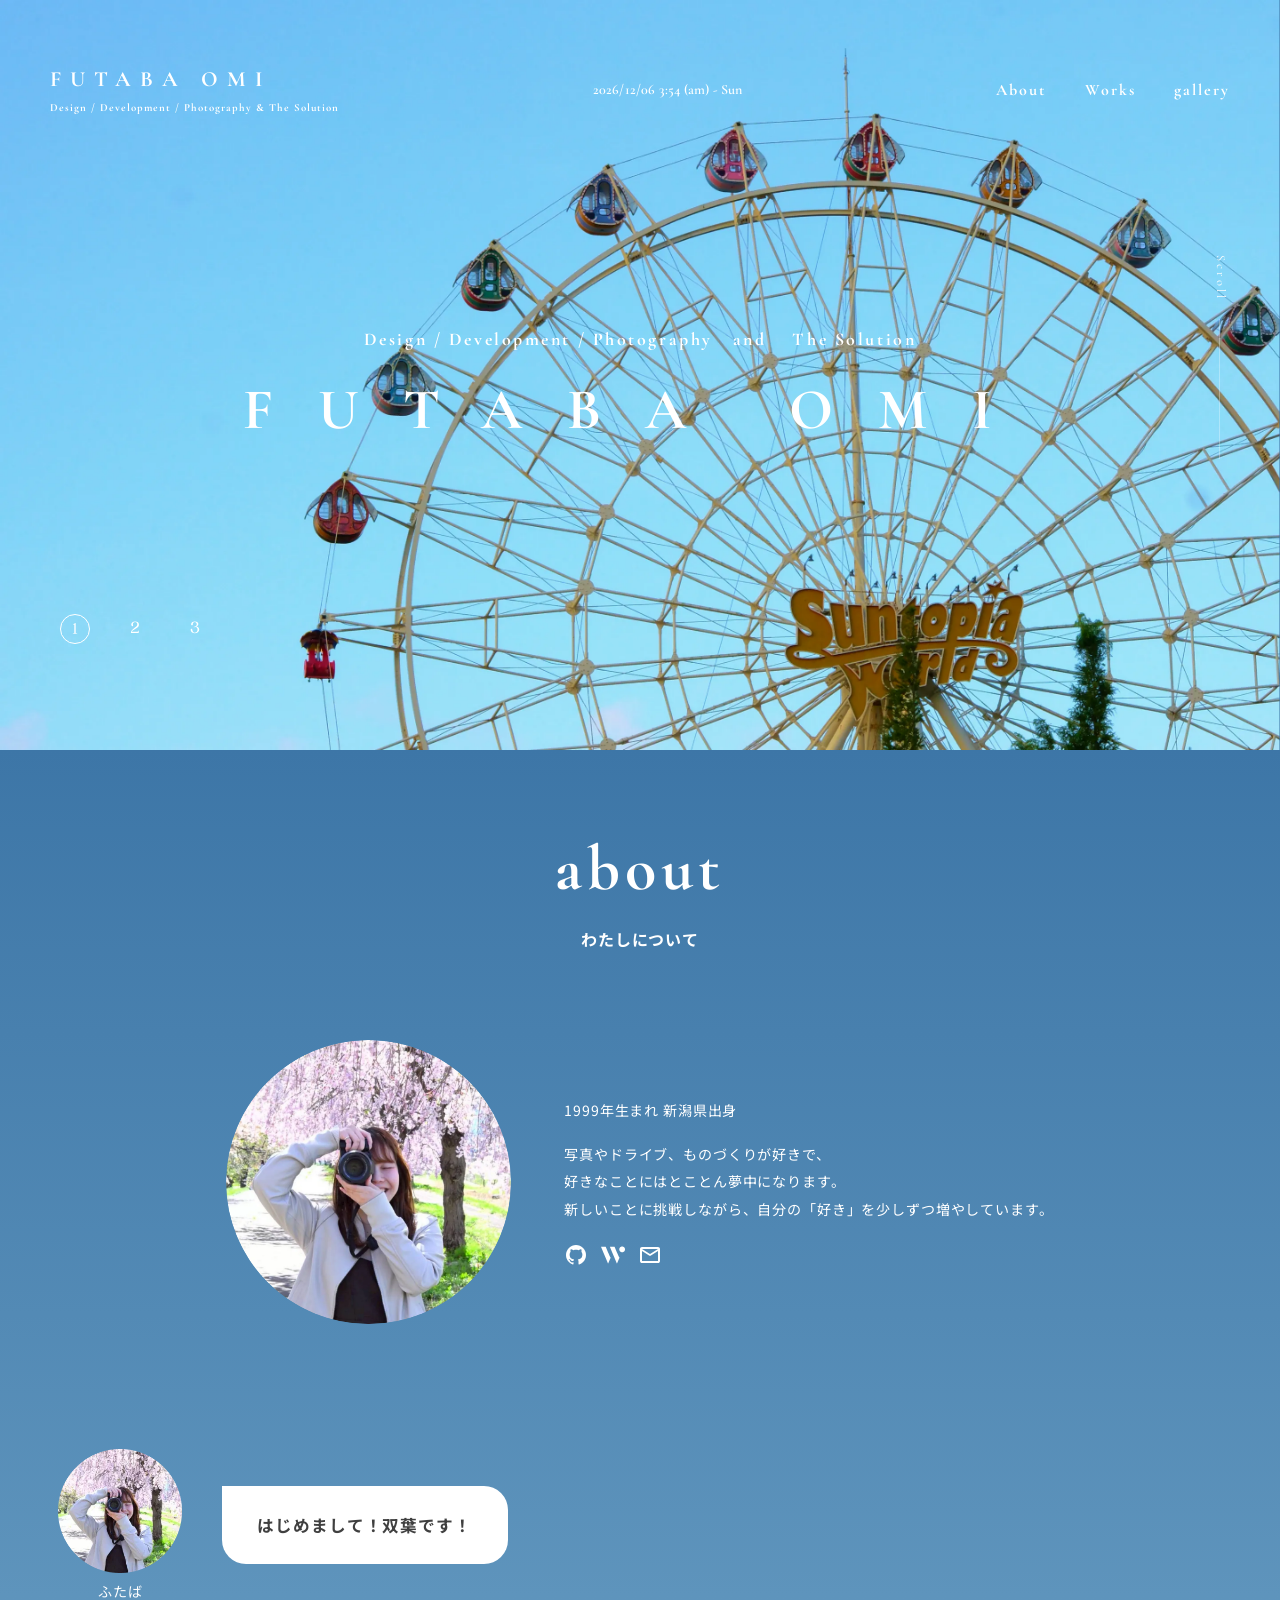
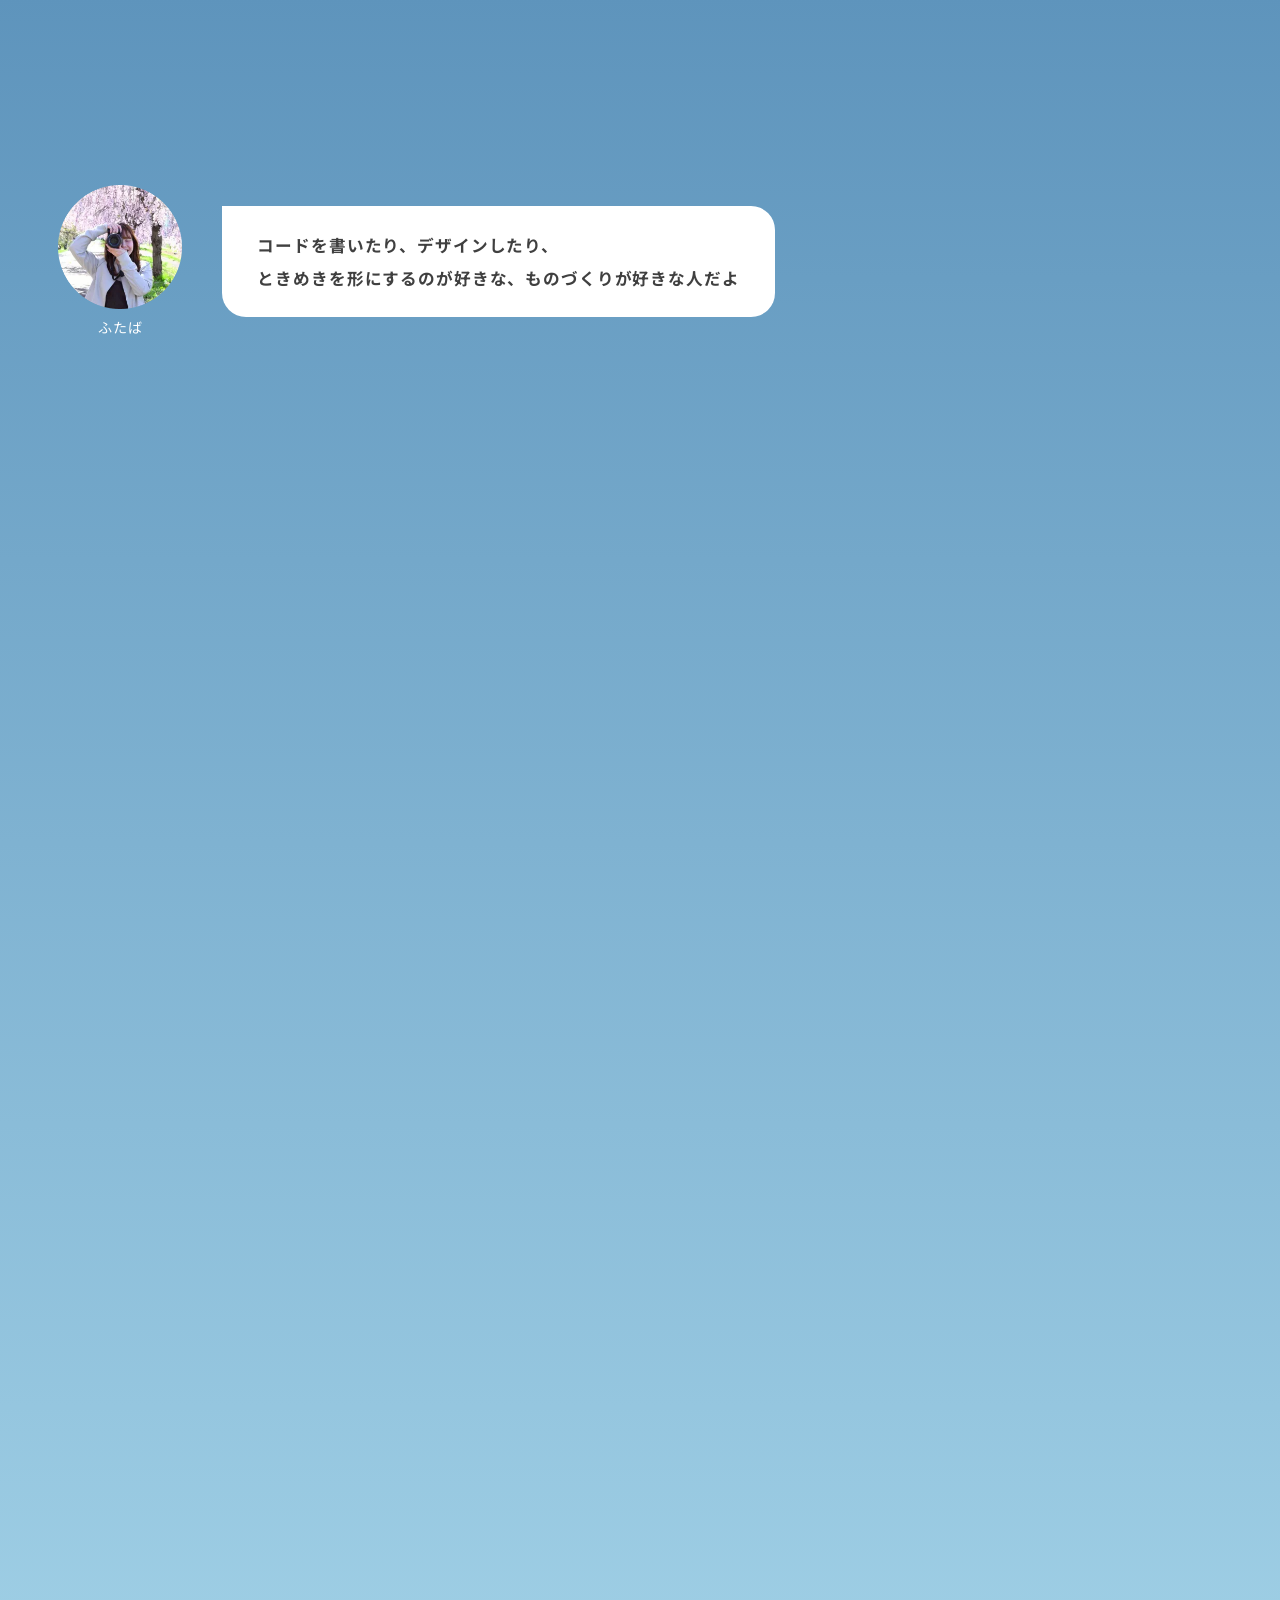
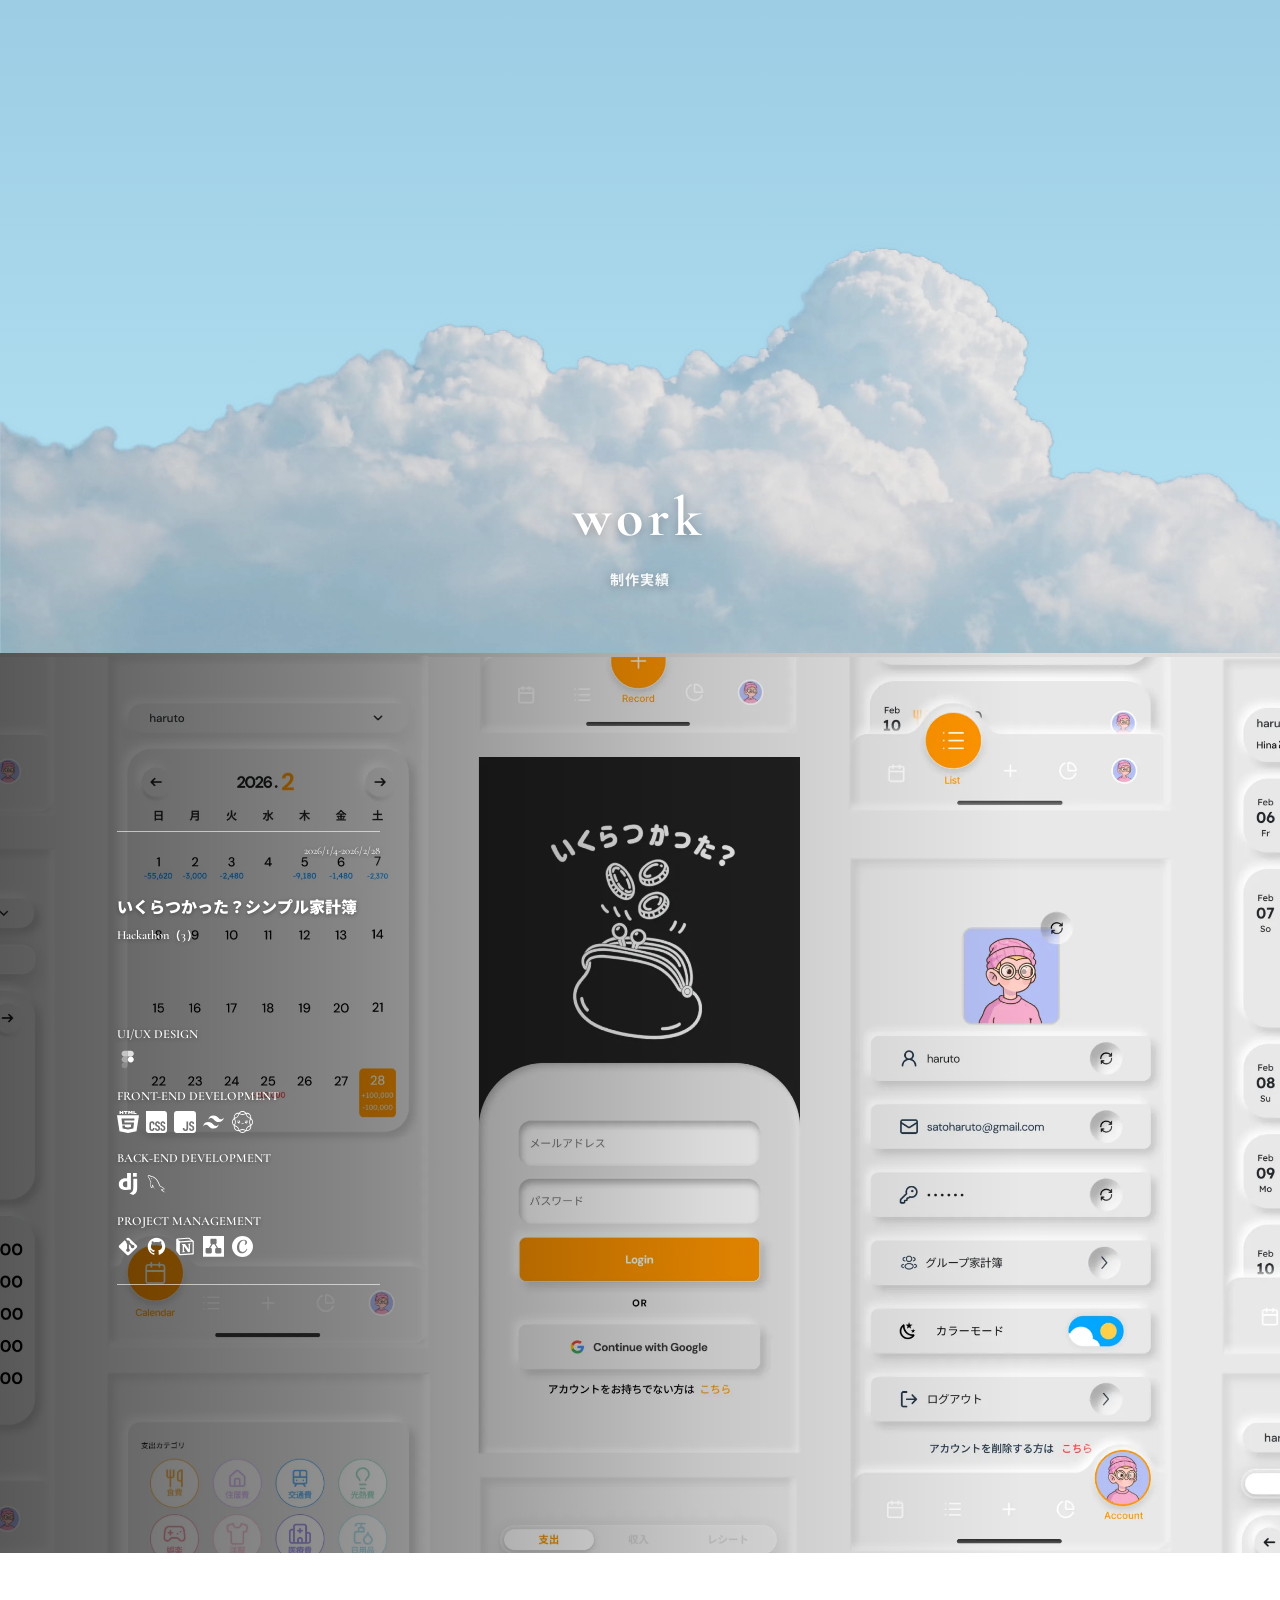
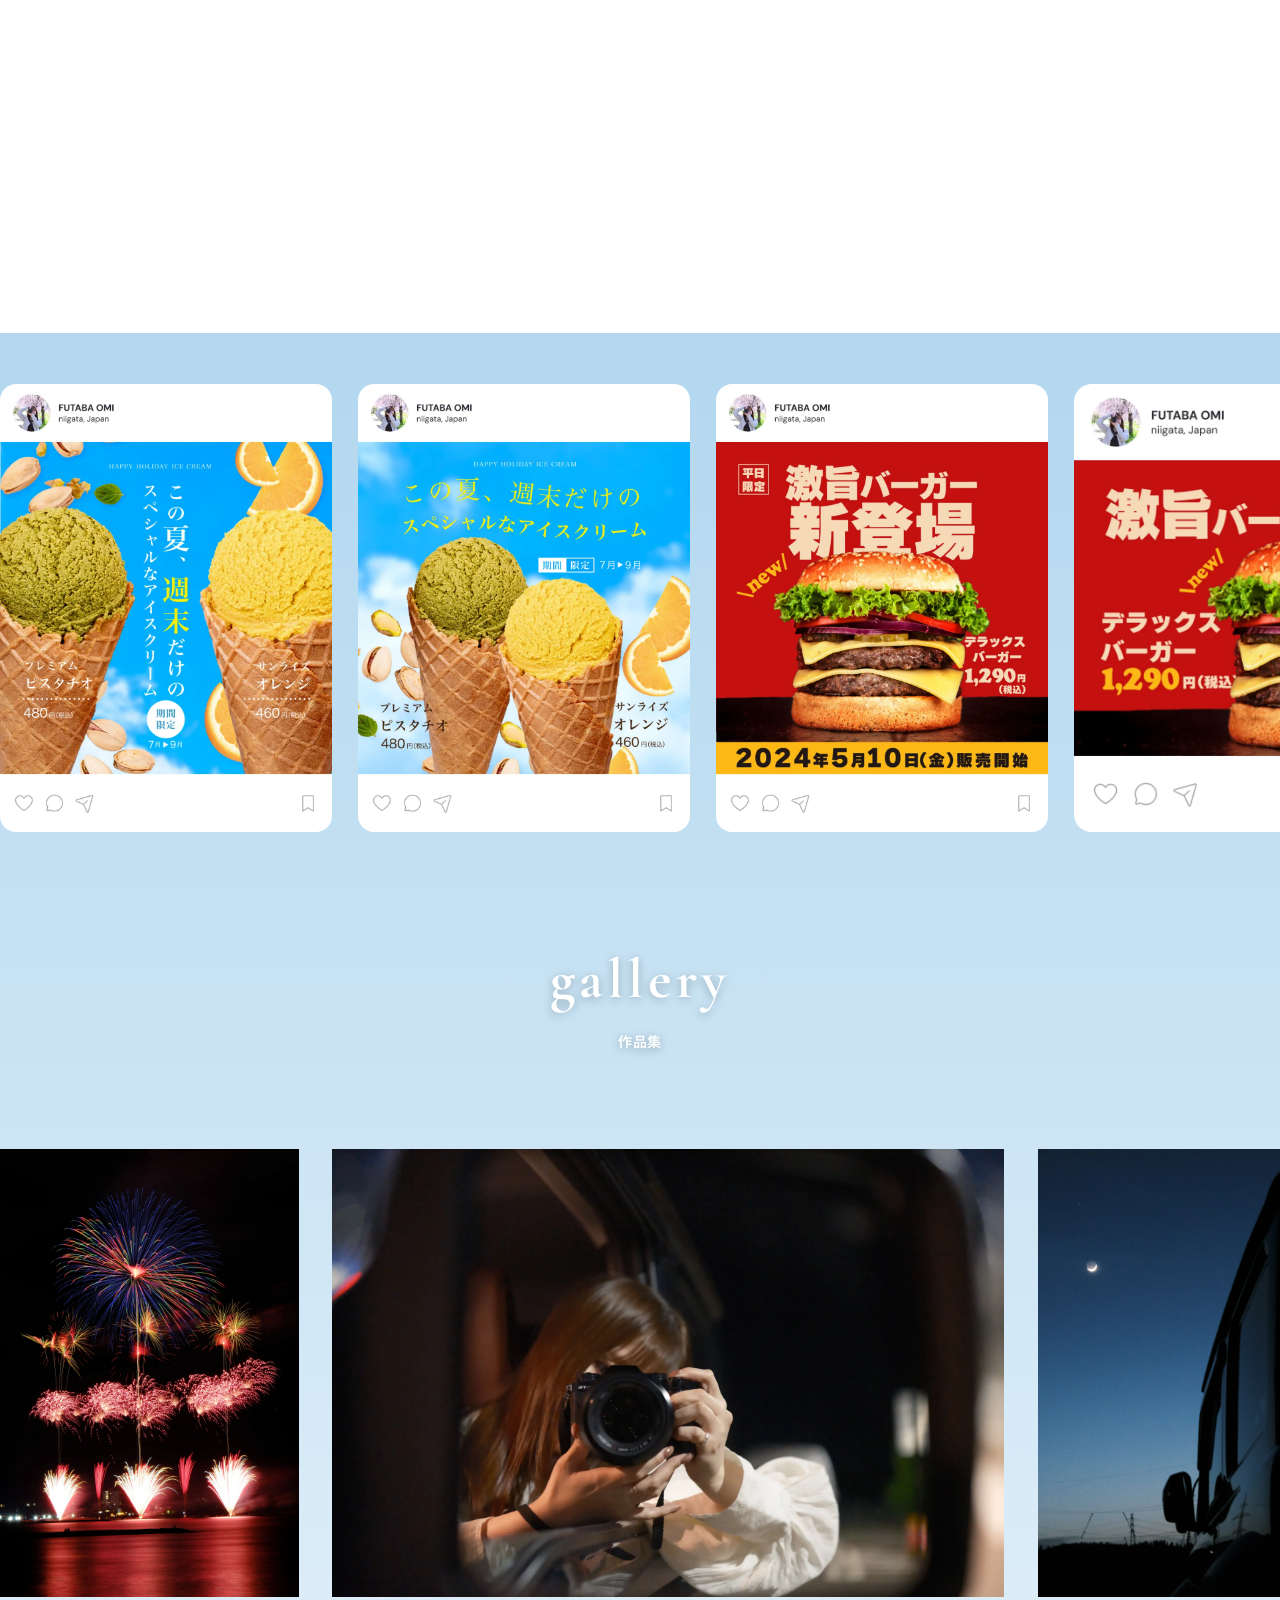
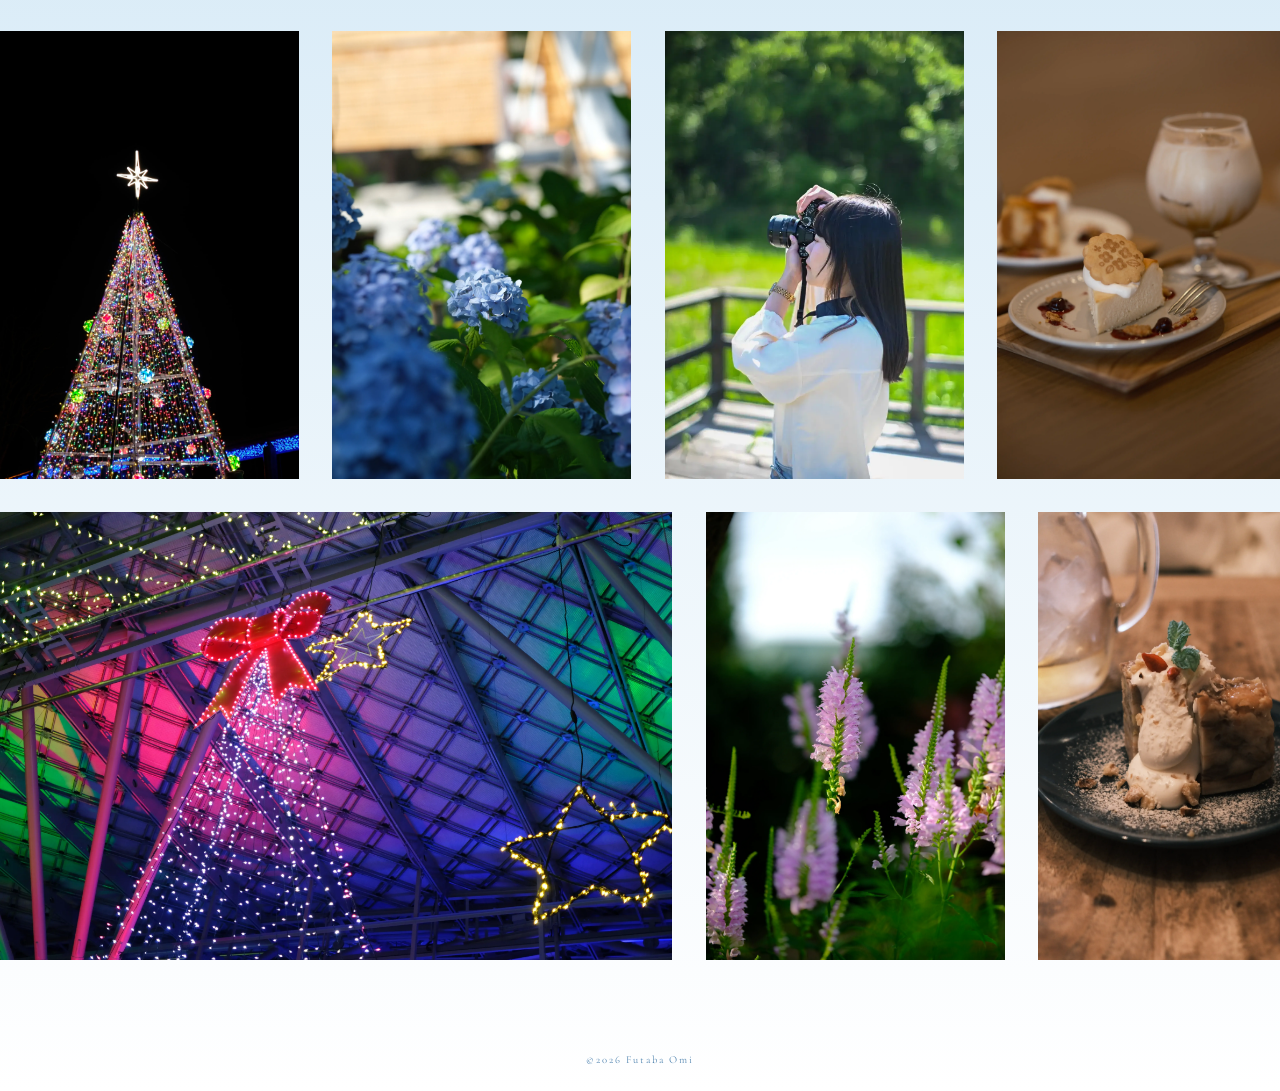
==== commit e21edd88: "Fix mobile menu sizing and add viewport-fit=cover for safe-area insets - css/style.css: .mobile-menu" ====
--- a/index.html
+++ b/index.html
@@ -2,7 +2,7 @@
 <html lang="ja">
 <head>
 <meta charset="UTF-8">
-<meta name="viewport" content="width=device-width, initial-scale=1.0">
+<meta name="viewport" content="width=device-width, initial-scale=1.0, viewport-fit=cover">
 <title>FUTABA OMI | Portfolio</title>
 <link rel="icon" type="image/png" href="assets/images/favicon.png">
 <script>
--- a/css/style.css
+++ b/css/style.css
@@ -15,6 +15,10 @@
 /* ==========================================================================
    Base
    ========================================================================== */
+html {
+  background: var(--color-white);
+}
+
 body {
   font-family: var(--font-jp);
   color: var(--color-text-dark);
@@ -568,7 +572,9 @@
 
   .mobile-menu__frame {
     position: relative;
-    width: min(100%, calc(100dvh * 804 / 1748));
+    width: 100%;
+    max-height: 100vh;
+    max-height: 100dvh;
     aspect-ratio: 804 / 1748;
     margin: 0 auto;
     background-image: url("../assets/images/lp_menu.webp");
@@ -602,7 +608,7 @@
     position: absolute;
     top: calc(env(safe-area-inset-top) + 5.8%);
     right: 3%;
-    width: 31.5%;
+    width: 27%;
     z-index: 10; 
     border: 0;
     background: none;
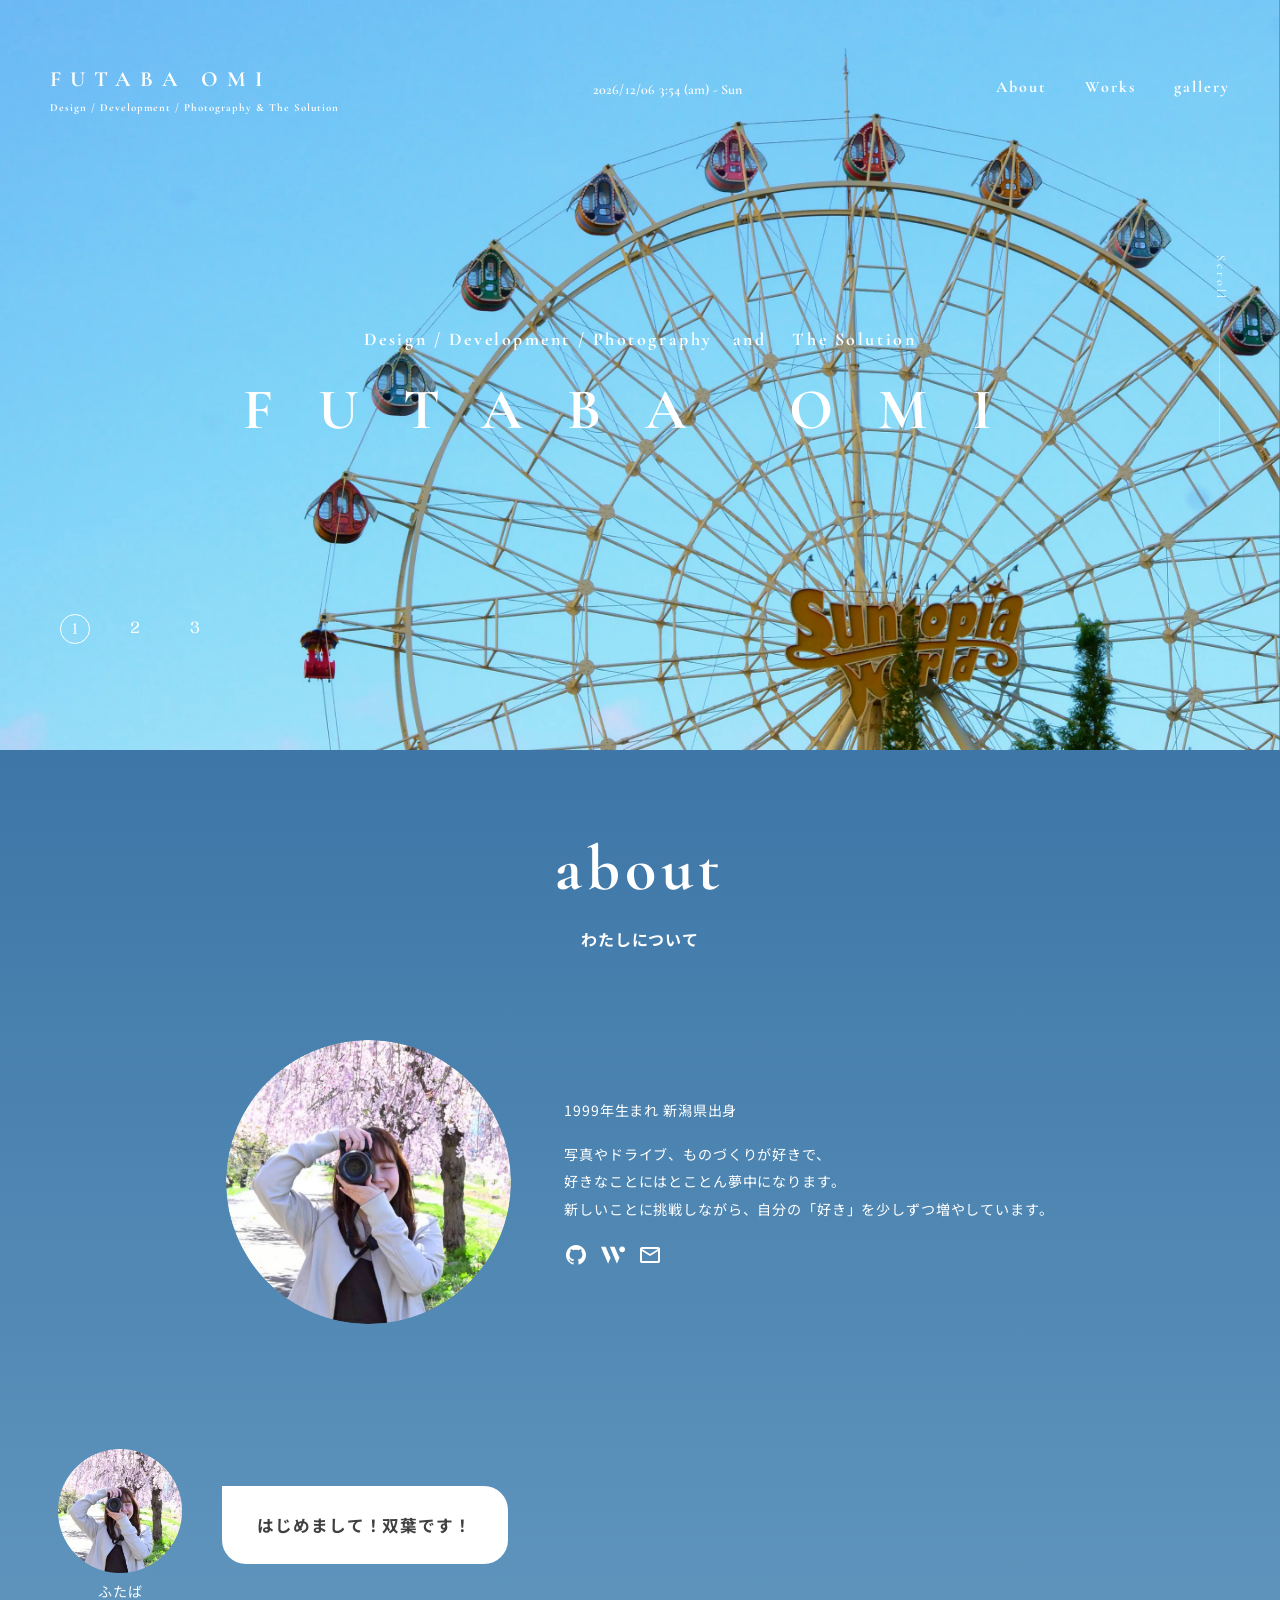
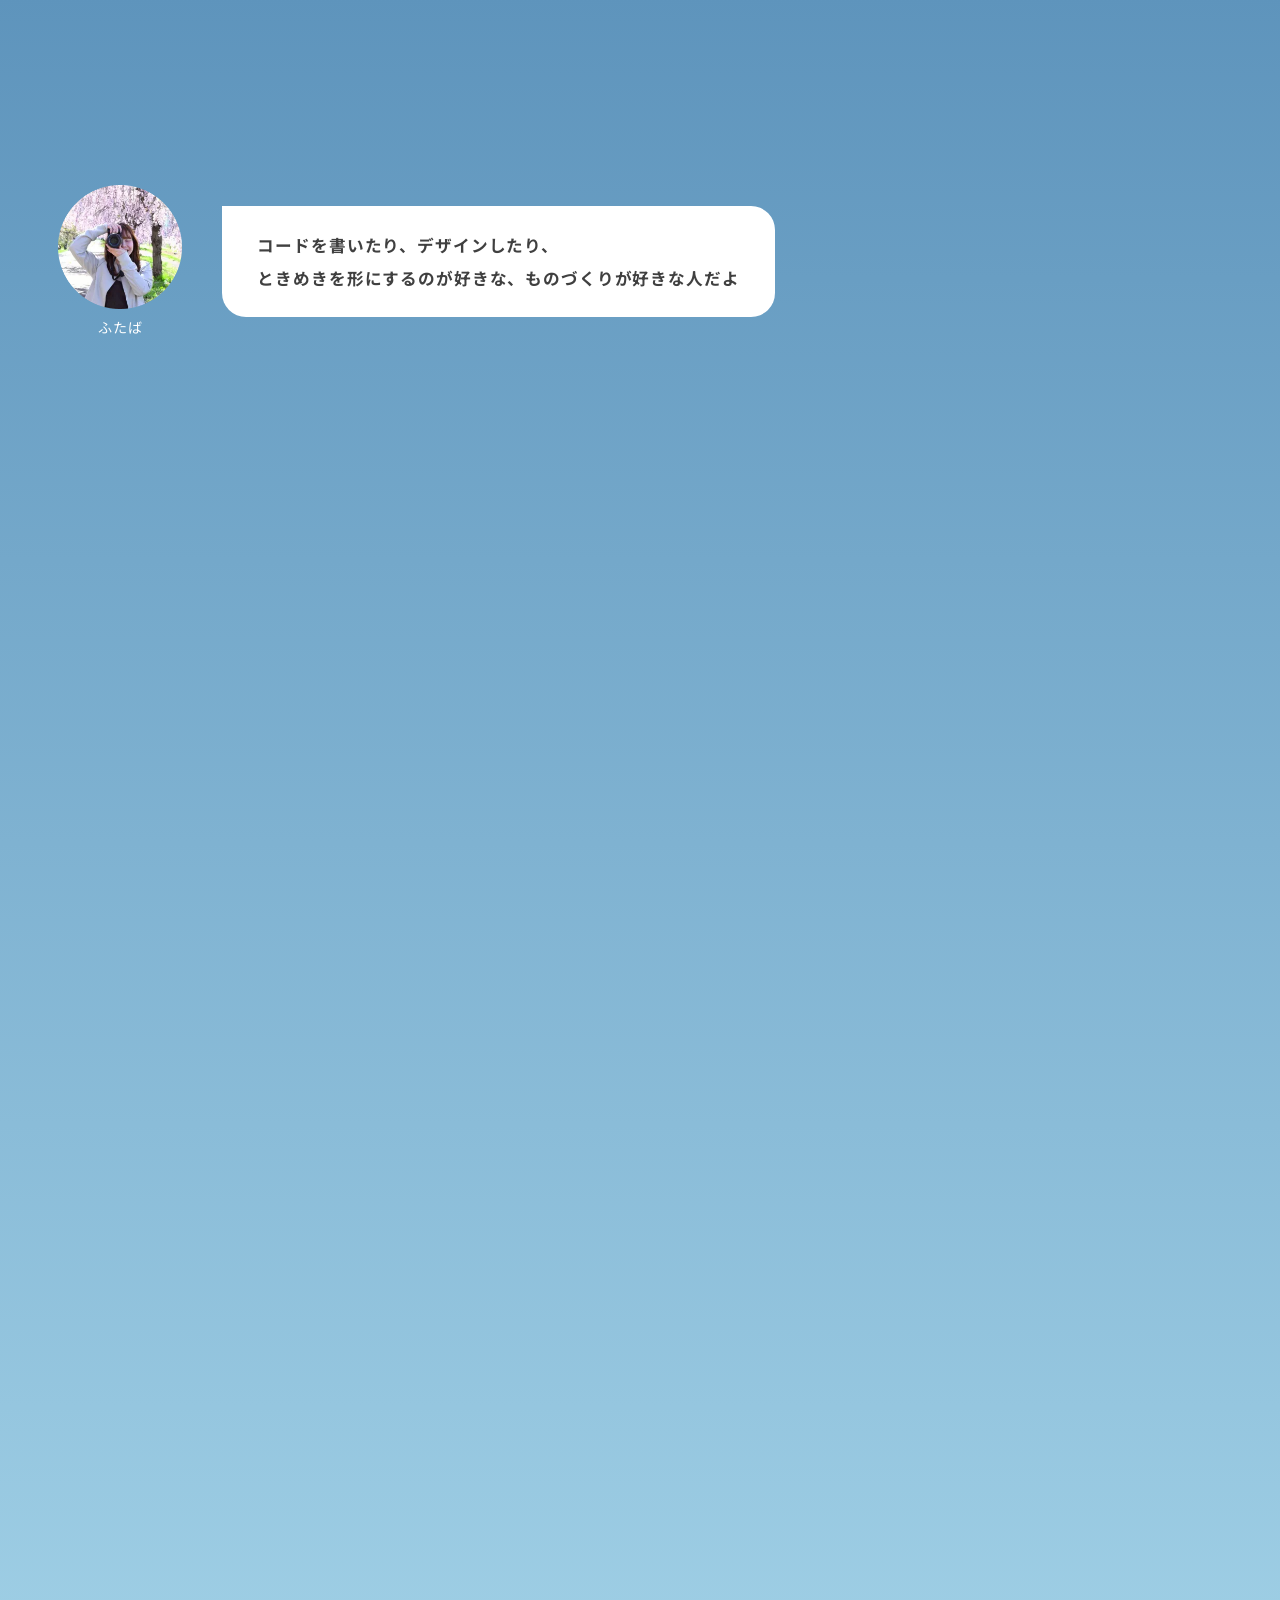
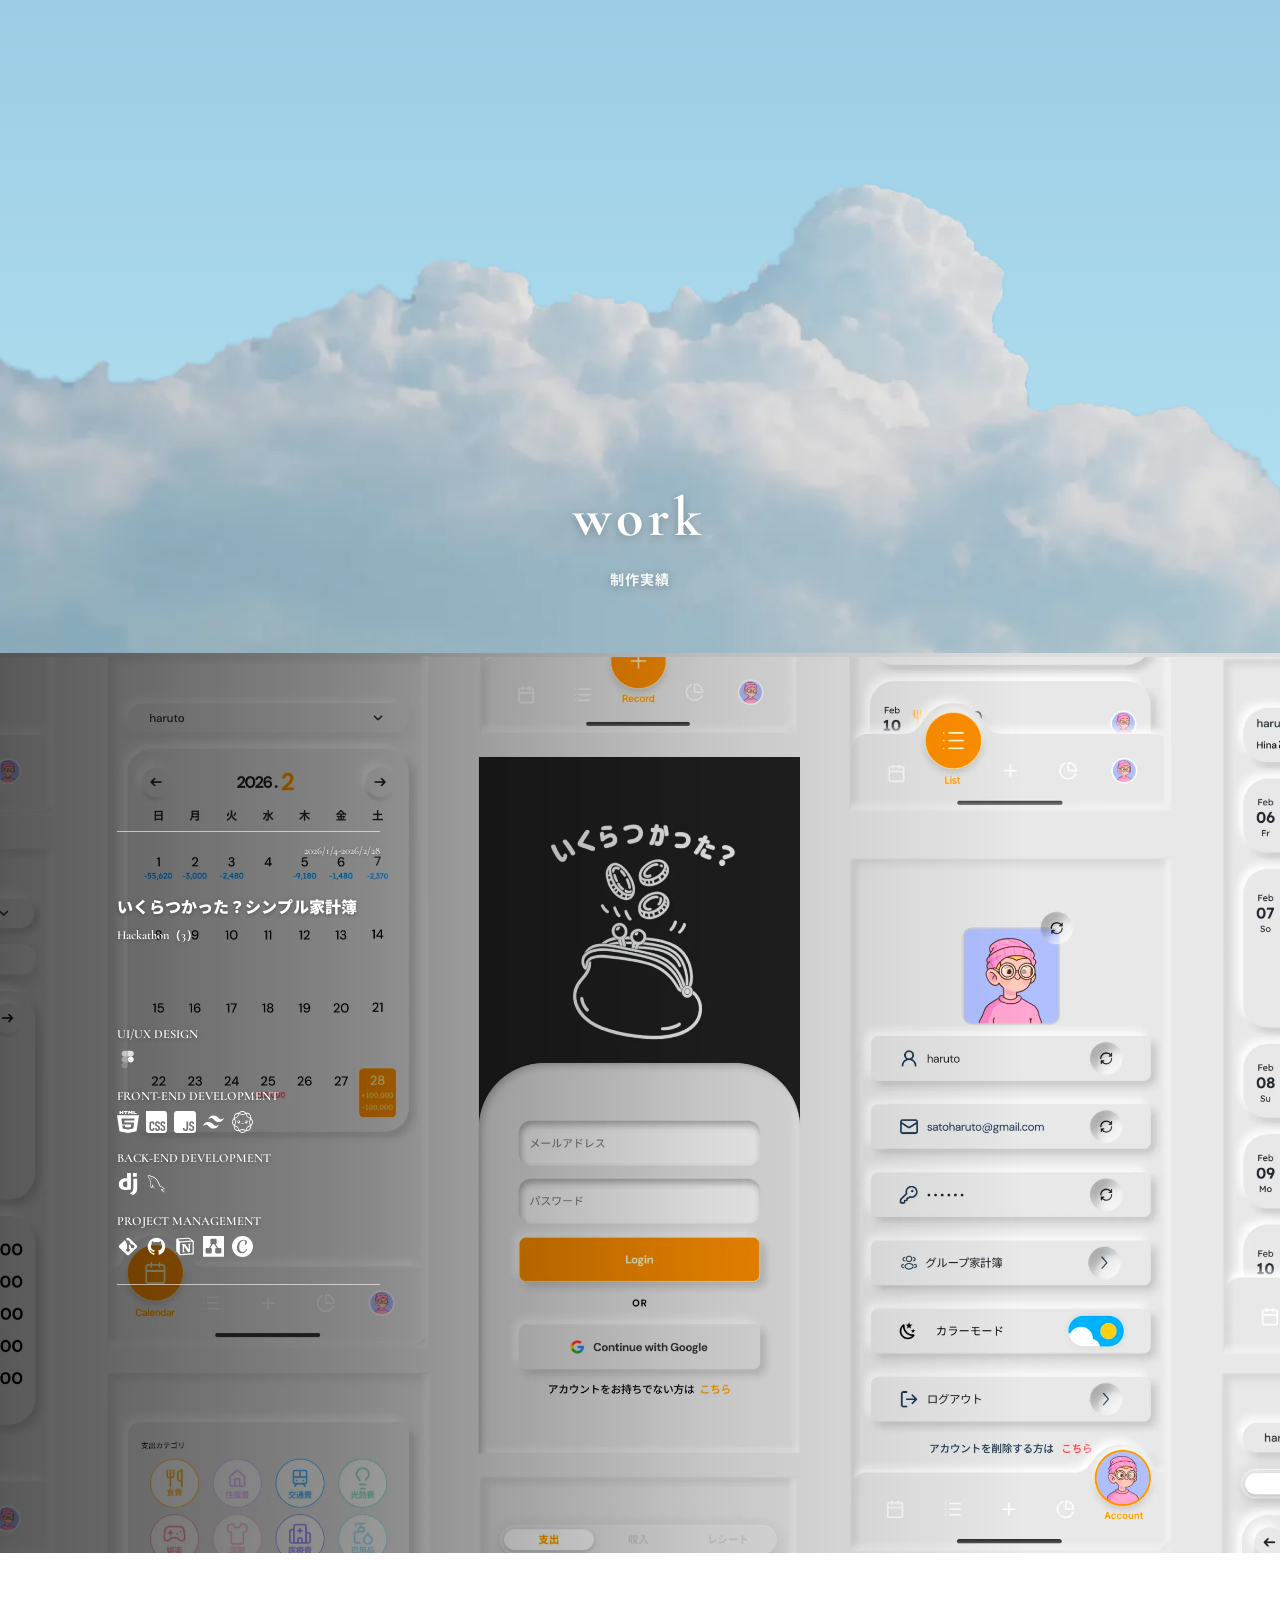
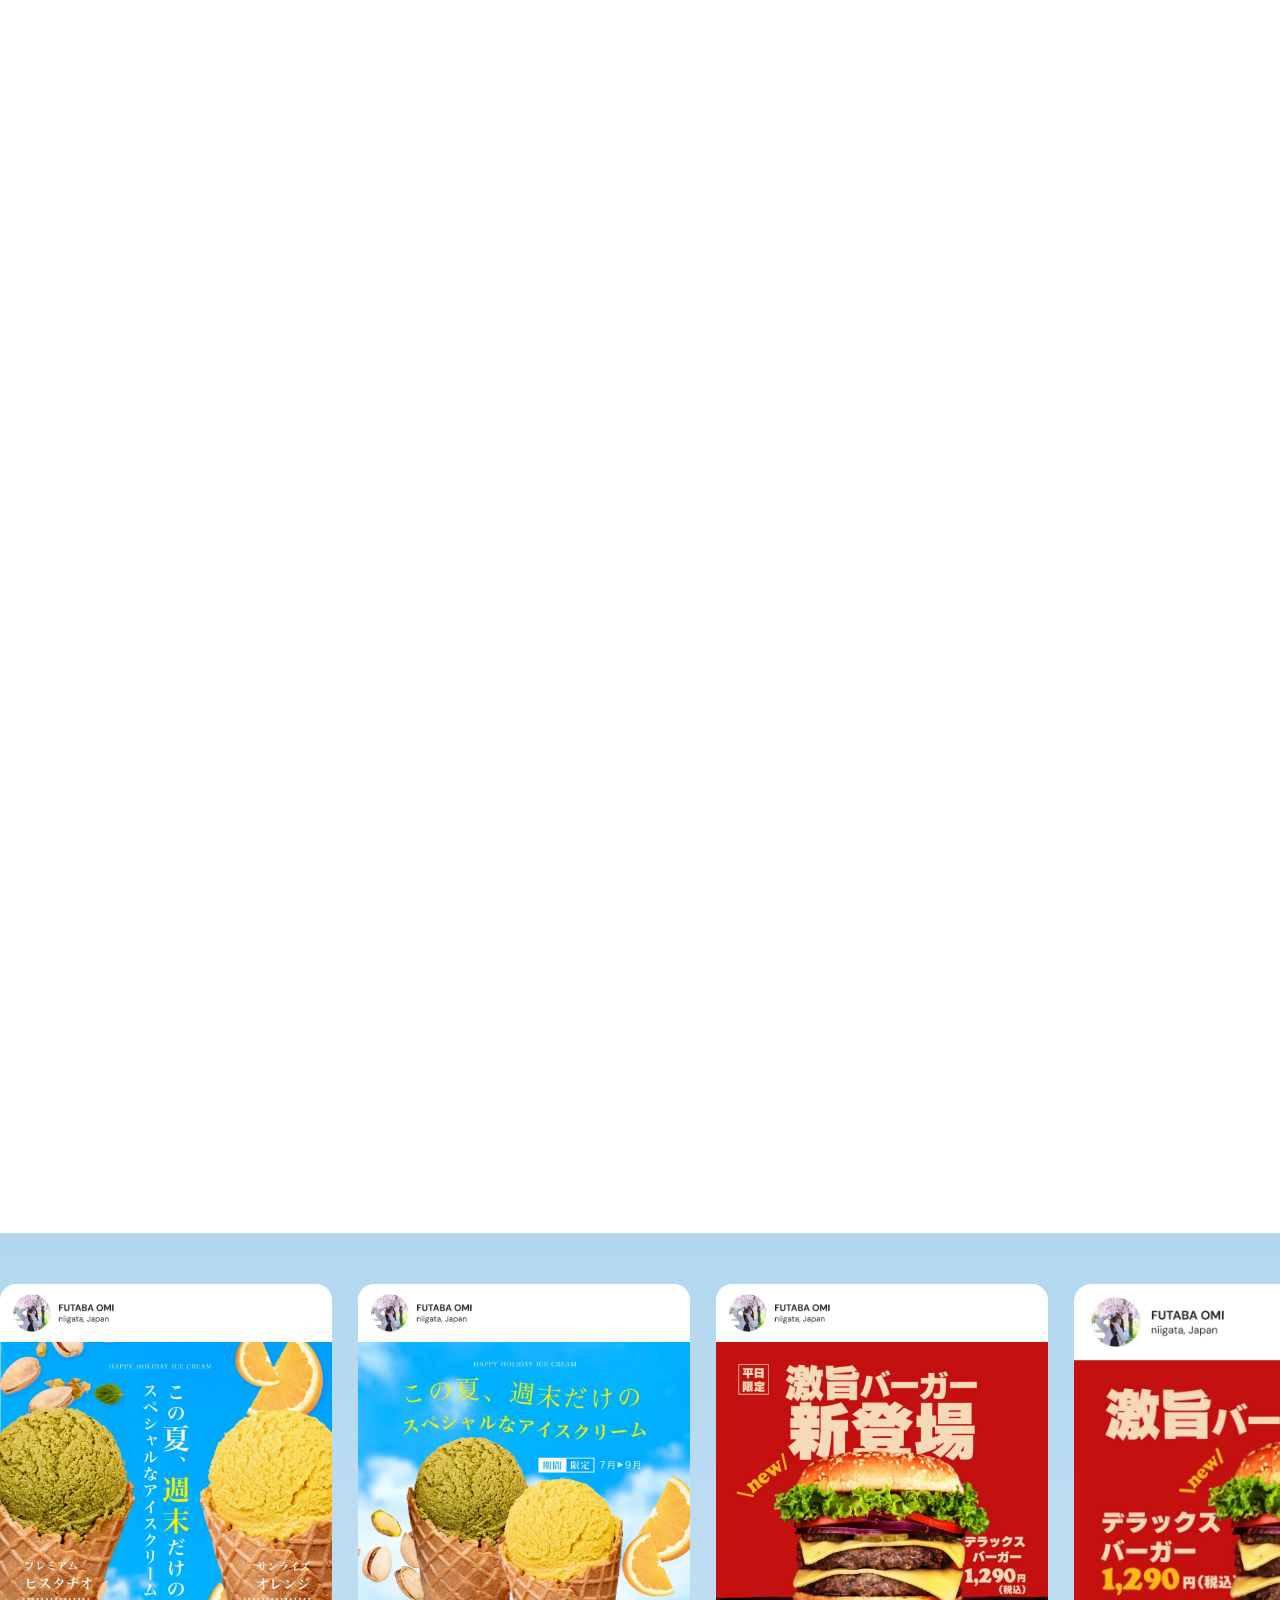
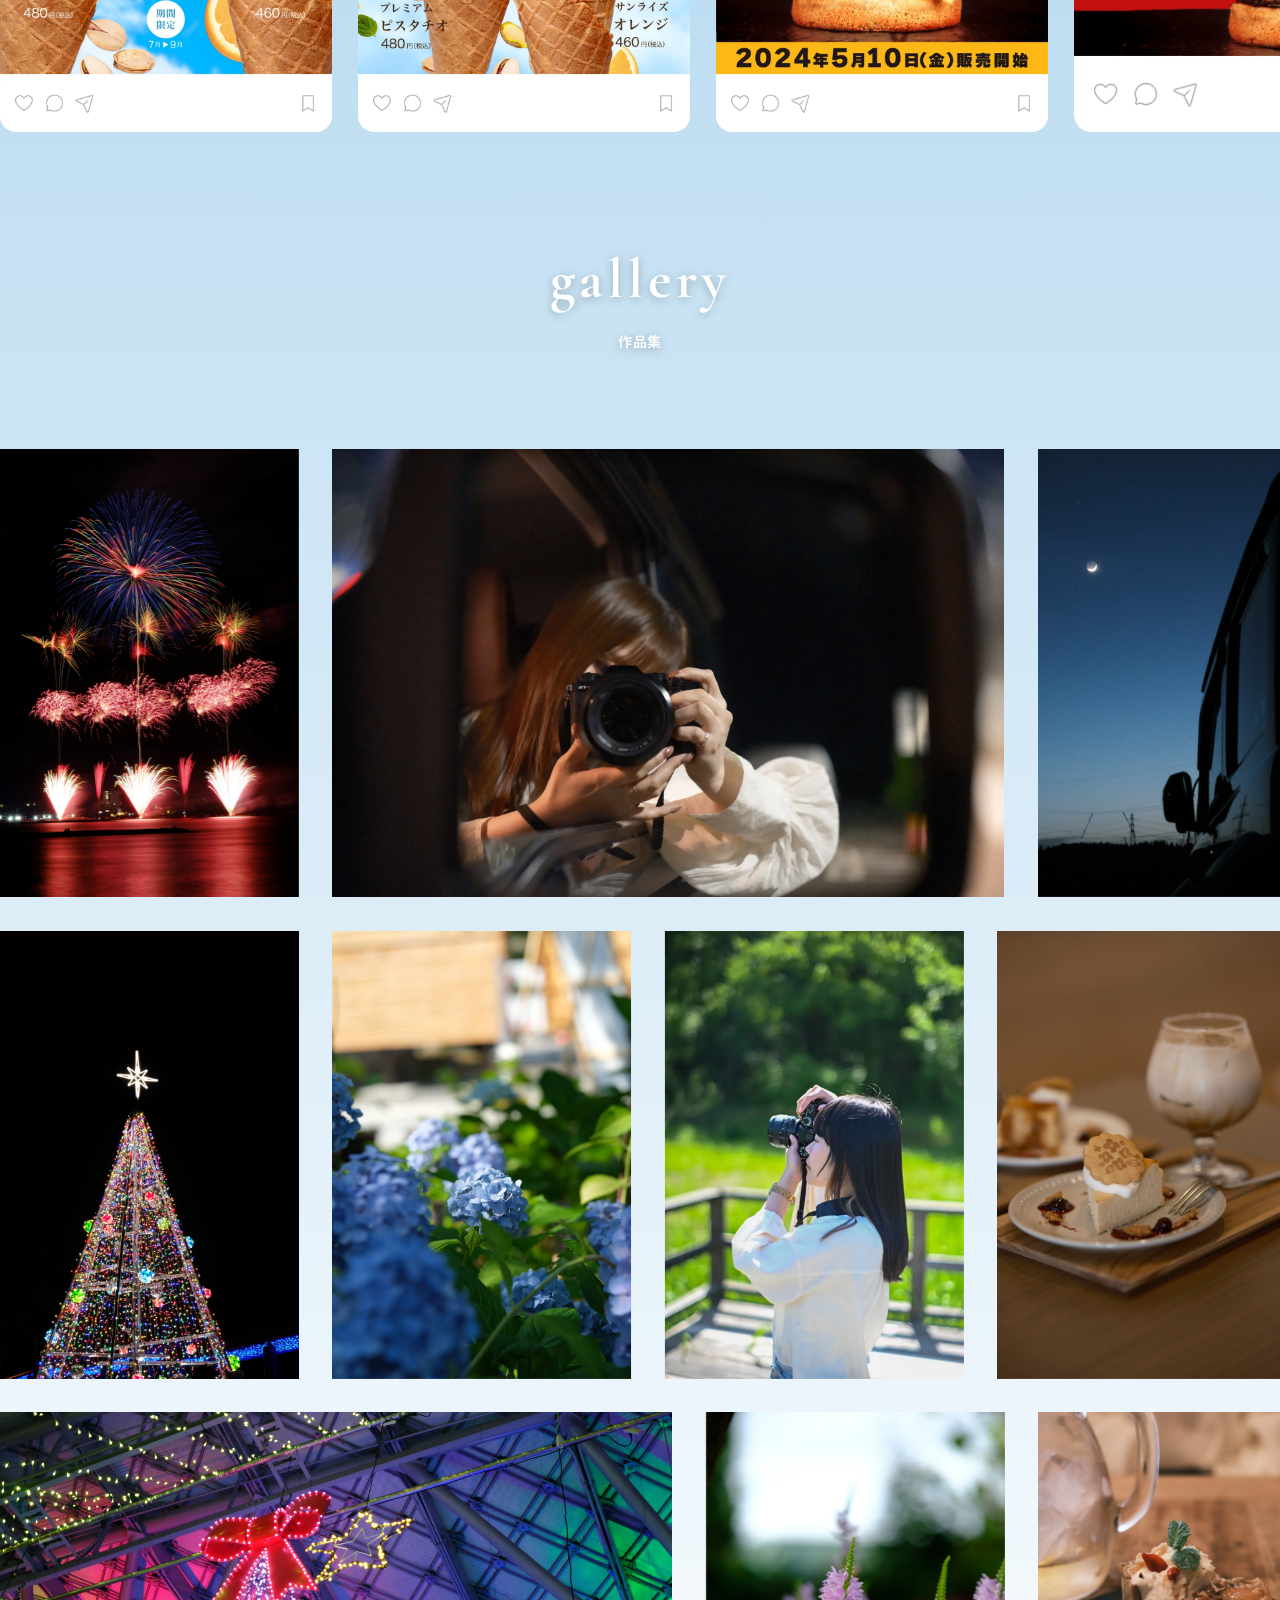
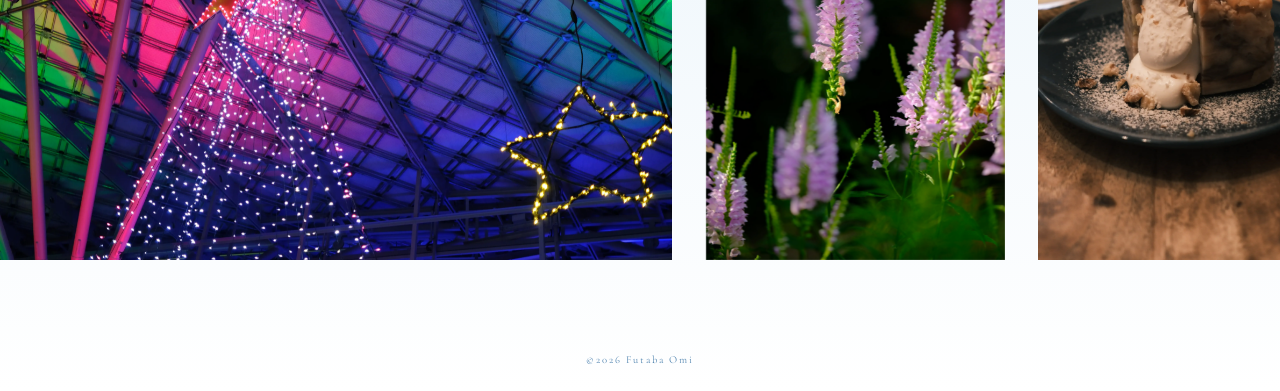
==== commit e654f0ad: "Improve hero, gallery, and works interactions and clean up unused assets" ====
--- a/index.html
+++ b/index.html
@@ -43,9 +43,9 @@
 <section class="hero" id="hero" aria-label="メインビジュアル" data-header-theme="dark">
 
   <div class="hero__slides">
-    <div class="hero__slide is-active" data-slide="1" style="background-image:url('assets/images/hero-bg-crop1.webp');"></div>
-    <div class="hero__slide" data-slide="2" style="background-image:url('assets/images/hero-bg-crop3.webp');"></div>
-    <div class="hero__slide" data-slide="3" style="background-image:url('assets/images/hero-bg-crop.webp');"></div>
+    <div class="hero__slide is-active" data-slide="1"></div>
+    <div class="hero__slide" data-slide="2"></div>
+    <div class="hero__slide" data-slide="3"></div>
   </div>
 
   <div class="hero__mobile-bg" aria-hidden="true"></div>
@@ -65,7 +65,6 @@
         <a href="#gallery">gallery</a>
       </nav>
 
-      <img class="header-dog" src="assets/images/header-dog.webp" alt="">
     </div>
 
     <button type="button" class="hero__mobile-menu" id="mobile-menu-toggle" aria-expanded="false" aria-controls="mobile-menu" aria-label="メニューを開く">
@@ -137,7 +136,7 @@
 
   <section id="about" class="about-section" data-header-theme="dark">
     <picture>
-      <source media="(min-width: 721px)" srcset="assets/images/about-widecloud.webp">
+      <source media="(min-width: 721px)" srcset="assets/images/cloud.webp">
       <img class="about-cloud" src="assets/images/about-cloud.webp" alt="">
     </picture>
     <div class="about-inner">
@@ -668,12 +667,27 @@
 </button>
 
 <div class="photo-modal" id="photo-modal" aria-hidden="true">
-  <div class="photo-modal__backdrop" data-modal-close></div>
+  <div class="photo-modal__backdrop"></div>
   <div class="photo-modal__panel" role="dialog" aria-modal="true" aria-label="写真の詳細">
     <button type="button" class="photo-modal__close" data-modal-close aria-label="閉じる">
       <img src="assets/icons/modal-close.svg" alt="">
     </button>
-    <img class="photo-modal__image" src="" alt="">
+
+    <button type="button" class="photo-modal__nav photo-modal__nav--prev" data-modal-prev aria-label="前の写真">
+      <img src="assets/icons/chevron_left.svg" alt="">
+    </button>
+    <button type="button" class="photo-modal__nav photo-modal__nav--next" data-modal-next aria-label="次の写真">
+      <img src="assets/icons/chevron_right.svg" alt="">
+    </button>
+
+    <div class="photo-modal__stage">
+      <div class="photo-modal__track">
+        <div class="photo-modal__slide photo-modal__slide--current">
+          <img class="photo-modal__image photo-modal__image--main" src="" alt="">
+        </div>
+      </div>
+    </div>
+
     <div class="photo-modal__details">
       <p class="photo-modal__title" hidden></p>
       <p class="photo-modal__location" hidden>
@@ -683,6 +697,10 @@
       <p class="photo-modal__comment" hidden></p>
     </div>
   </div>
+</div>
+
+<div class="custom-cursor" id="custom-cursor" aria-hidden="true">
+  <span class="custom-cursor__text">VIEW</span>
 </div>
 
 <script src="assets/js/main.js"></script>
@@ -694,5 +712,6 @@
 <script src="assets/js/works-pin.js"></script>
 <script src="assets/js/gallery-modal.js"></script>
 <script src="assets/js/mobile-menu.js"></script>
+<script src="assets/js/custom-cursor.js"></script>
 </body>
 </html>
--- a/css/style.css
+++ b/css/style.css
@@ -69,6 +69,18 @@
   opacity: 1;
 }
 
+.hero__slide[data-slide="1"] {
+  background-image: url("../assets/images/hero-bg-crop1.webp");
+}
+
+.hero__slide[data-slide="2"] {
+  background-image: url("../assets/images/hero-bg-crop2.webp");
+}
+
+.hero__slide[data-slide="3"] {
+  background-image: url("../assets/images/hero-bg-crop.webp");
+}
+
 .hero__nav {
   position: relative;
   z-index: 2;
@@ -124,7 +136,7 @@
   background: none;
   border: none;
   border-radius: 50%;
-  cursor: default;
+  cursor: pointer;
   padding: 0;
 }
 
@@ -262,20 +274,18 @@
   .hero__mobile-menu-bubble {
     position: absolute;
     z-index: 2;
-    top: 6%;
-    left: 22%;
-    width: 55%;
-    max-width: 300px;
+    top: calc(env(safe-area-inset-top) + 34px);
+    right: 120px;
+    width: 190px;
     height: auto;
   }
 
   .hero__mobile-menu-dog {
     position: absolute;
-    z-index: 2;
-    top: 3vw;
-    right: -3vw;
-    width: 34%;
-    max-width: 155px;
+    z-index: 3;
+    top: calc(env(safe-area-inset-top) + 10px);
+    right: 1px;
+    width: 120px;
     height: auto;
   }
 
@@ -451,31 +461,42 @@
 }
 
 .main-nav a {
+  position: relative;
+  display: inline-block;
+  padding-bottom: 6px;
   font-family: var(--font-display);
   font-weight: 700;
   font-size: clamp(13px, 1.25vw, 18px);
   letter-spacing: 2px;
   color: var(--color-white);
-}
-
-.header-dog {
+  text-decoration: none;
+  white-space: nowrap;
+}
+
+.main-nav a::after {
+  content: "";
   position: absolute;
-  top: -30px;
-  right: clamp(0px, 2vw, 40px);
-  width: 144px;
-  height: auto;
-}
-
-@media (min-width: 901px) {
-  .header-dog {
-    display: none;
+  bottom: 0;
+  left: 0;
+  width: 100%;
+  height: 2px;
+  background: currentColor;
+  transition: transform 0.3s ease;
+  transform: scale(0, 1);
+  transform-origin: center top;
+}
+
+.main-nav a:hover::after {
+  transform: scale(1, 1);
+}
+
+@media (prefers-reduced-motion: reduce) {
+  .main-nav a::after {
+    transition: none;
   }
 }
 
 @media (max-width: 900px) {
-  .header-dog {
-    display: none;
-  }
   .header-timestamp {
     display: none;
   }
@@ -584,9 +605,9 @@
   }
 
   .mobile-menu__topbar .header-profile {
-    position: absolute;
-    top: calc(env(safe-area-inset-top) + 7.6%);
-    left: 8%;
+    position: fixed;
+    top: calc(env(safe-area-inset-top) + 32px);
+    left: 20px;
     text-align: left;
   }
 
@@ -605,11 +626,11 @@
 
   .mobile-menu__topbar .header-mascot-lp {
     display: block;
-    position: absolute;
-    top: calc(env(safe-area-inset-top) + 5.8%);
-    right: 3%;
-    width: 27%;
-    z-index: 10; 
+    position: fixed;
+    top: calc(env(safe-area-inset-top) + 22px);
+    right: 14px;
+    width: 120px;
+    z-index: 10;
     border: 0;
     background: none;
     padding: 0;
@@ -749,12 +770,28 @@
   gap: 11px;
 }
 
-.project-swatches span {
+.project-swatches__item {
   width: clamp(28px, 4vw, 40px);
   height: clamp(28px, 4vw, 40px);
   flex-shrink: 0;
 }
 
+.project-swatches--codroe .project-swatches__item:nth-child(1) { background: #ffe3e1; }
+.project-swatches--codroe .project-swatches__item:nth-child(2) { background: #ff9494; }
+.project-swatches--codroe .project-swatches__item:nth-child(3) { background: #fff5e4; }
+
+.project-swatches--habi .project-swatches__item:nth-child(1) { background: #584735; }
+.project-swatches--habi .project-swatches__item:nth-child(2) { background: #ffc943; }
+.project-swatches--habi .project-swatches__item:nth-child(3) { background: #2a9d8f; }
+
+.project-swatches--ikuratsukatta .project-swatches__item:nth-child(1) { background: #212121; }
+.project-swatches--ikuratsukatta .project-swatches__item:nth-child(2) { background: #e8e8e8; }
+.project-swatches--ikuratsukatta .project-swatches__item:nth-child(3) { background: #ff9401; }
+
+.project-swatches--beautysalon .project-swatches__item:nth-child(1) { background: #6a2013; }
+.project-swatches--beautysalon .project-swatches__item:nth-child(2) { background: #e37174; }
+.project-swatches--beautysalon .project-swatches__item:nth-child(3) { background: #fffbfc; }
+
 .project-social {
   display: flex;
   flex-wrap: wrap;
@@ -767,6 +804,10 @@
   align-items: center;
   gap: 4px;
   height: 36px;
+}
+
+.project-social__link img {
+  pointer-events: none;
 }
 
 .project-social__logo {
@@ -870,6 +911,27 @@
   box-shadow: 0 20px 40px rgba(0, 0, 0, 0.18);
 }
 
+.project-showcase__focus--codroe {
+  --focus-left: 39.4444%;
+  --focus-top: 11.0190%;
+  --focus-width: 21.0417%;
+  --focus-height: 77.7251%;
+}
+
+.project-showcase__focus--habi {
+  --focus-left: 39.4444%;
+  --focus-top: 11.0190%;
+  --focus-width: 21.0417%;
+  --focus-height: 77.8436%;
+}
+
+.project-showcase__focus--ikuratsukatta {
+  --focus-left: 39.4444%;
+  --focus-top: 11.4976%;
+  --focus-width: 21.0417%;
+  --focus-height: 77.4764%;
+}
+
 .project-showcase__focus-img,
 .project-showcase__focus-video {
   position: absolute;
@@ -946,6 +1008,11 @@
   margin-top: clamp(40px, calc(var(--offset-px) * 100vw / 1440), calc(var(--offset-px) * 1px));
 }
 
+.feedback-column--offset-codroe,
+.feedback-column--offset-habi {
+  --offset-px: 600;
+}
+
 @media (max-width: 900px) {
   .feedback-column--offset {
     margin-top: 0;
@@ -964,11 +1031,6 @@
 
 .feedback-section .chat-person span {
   color: #5386b1;
-}
-
-.chat-bubble--sm {
-  font-size: clamp(11px, 0.9vw, 12px);
-  padding: clamp(14px, 1.4vw, 20px) clamp(22px, 2.4vw, 35px);
 }
 
 @media (max-width: 900px) {
@@ -1346,7 +1408,8 @@
 }
 
 .works-pin--enhanced {
-  height: calc(var(--works-count, 4) * var(--works-scroll-vh));
+  height: calc(100vh + var(--works-count, 4) * var(--works-scroll-vh));
+  height: calc(100dvh + var(--works-count, 4) * var(--works-scroll-vh));
 }
 
 .works-pin--enhanced .works-pin__sticky {
@@ -1362,12 +1425,15 @@
   height: 100%;
   opacity: 0;
   pointer-events: none;
-  transition: opacity 0.6s ease 0.6s;
-}
-
-.works-pin--enhanced .work-card.is-active {
+}
+
+.works-pin--enhanced .work-card.is-active,
+.works-pin--enhanced .work-card.is-previous {
   opacity: 1;
-  transition: opacity 0.6s ease 0s;
+}
+
+.works-pin--enhanced.is-transitioning .work-card.is-active {
+  transition: opacity 0.6s ease;
 }
 
 .works-pin--enhanced .work-card.is-interactive {
@@ -1375,7 +1441,7 @@
 }
 
 @media (prefers-reduced-motion: reduce) {
-  .work-card {
+  .works-pin--enhanced.is-transitioning .work-card.is-active {
     transition: none;
   }
 }
@@ -1401,6 +1467,8 @@
     rgba(0, 0, 0, 0.15) 55%,
     rgba(0, 0, 0, 0) 80%
   );
+  backdrop-filter: saturate(140%);
+  -webkit-backdrop-filter: saturate(140%);
 }
 
 .work-card__info {
@@ -1473,6 +1541,8 @@
 @media (max-width: 640px) {
   .work-card::before {
     background: rgba(0, 0, 0, 0.28);
+    backdrop-filter: blur(4px) saturate(140%);
+    -webkit-backdrop-filter: blur(4px) saturate(140%);
   }
   .work-card__info {
     left: 13%;
@@ -1510,8 +1580,6 @@
 
   .work-card--beautysalon .work-card__thumb {
     object-position: top;
-    filter: blur(3px);
-    transform: scale(1.05);
   }
 }
 
@@ -1593,6 +1661,8 @@
   height: clamp(220px, 35vw, 500px);
   width: auto;
   flex-shrink: 0;
+  transform: translateZ(0);
+  backface-visibility: hidden;
 }
 
 .gallery-photo-btn {
@@ -1723,6 +1793,12 @@
   color: #fff;
 }
 
+@media (min-width: 641px) {
+  .back-to-top img {
+    width: clamp(90px, 8vw, 125px);
+  }
+}
+
 @media (max-width: 640px) {
   .back-to-top img {
     width: 96px;
@@ -1736,41 +1812,40 @@
   display: none;
   position: fixed;
   inset: 0;
+  width: 100vw;
+  height: 100vh;
+  height: 100dvh;
   z-index: 200;
-  align-items: center;
-  justify-content: center;
-  padding: clamp(16px, 4vw, 40px);
 }
 
 .photo-modal.is-open {
-  display: flex;
+  display: block;
 }
 
 .photo-modal__backdrop {
   position: absolute;
   inset: 0;
-  background: rgba(0, 0, 0, 0.5);
+  background: rgba(255, 255, 255, 0.9);
+  backdrop-filter: blur(4px);
+  -webkit-backdrop-filter: blur(4px);
 }
 
 .photo-modal__panel {
   position: relative;
   z-index: 1;
-  width: auto;
-  max-width: min(92vw, 1100px);
-  max-height: 94vh;
-  overflow-y: auto;
-  background: var(--color-white);
-  padding: clamp(76px, 10vw, 100px) clamp(24px, 4vw, 40px) clamp(28px, 4vw, 40px);
+  width: 100%;
+  height: 100%;
   display: flex;
   flex-direction: column;
   align-items: center;
-  gap: 18px;
+  justify-content: center;
 }
 
 .photo-modal__close {
   position: absolute;
-  top: clamp(14px, 2vw, 22px);
-  right: clamp(14px, 2vw, 22px);
+  top: clamp(20px, 3.4vw, 40px);
+  right: clamp(20px, 3.4vw, 40px);
+  z-index: 4;
   width: 40px;
   height: 40px;
   padding: 0;
@@ -1779,18 +1854,77 @@
   cursor: pointer;
 }
 
-.photo-modal__image {
-  width: auto;
+.photo-modal__nav {
+  position: absolute;
+  top: 0;
+  bottom: 0;
+  z-index: 3;
+  display: flex;
+  align-items: center;
+  width: clamp(56px, 12vw, 120px);
+  padding: 0;
+  border: none;
+  background: none;
+  cursor: pointer;
+}
+
+.photo-modal__nav img {
+  width: clamp(28px, 3.4vw, 52px);
+  height: auto;
+}
+
+.photo-modal__nav--prev {
+  left: 0;
+  justify-content: flex-start;
+  padding-left: clamp(20px, 3.6vw, 48px);
+}
+
+.photo-modal__nav--next {
+  right: 0;
+  justify-content: flex-end;
+  padding-right: clamp(20px, 3.6vw, 48px);
+}
+
+.photo-modal__stage {
+  position: relative;
+  width: 100%;
+  height: calc(100% - 150px);
+  overflow: hidden;
+}
+
+.photo-modal__track {
+  position: relative;
+  width: 100%;
+  height: 100%;
+  display: flex;
+  align-items: center;
+  justify-content: center;
+}
+
+.photo-modal__slide {
+  display: flex;
+  align-items: center;
+  justify-content: center;
+}
+
+.photo-modal__slide--current {
+  position: relative;
+  z-index: 2;
+  width: 100%;
+  height: 100%;
+  max-width: min(90vw, 1200px);
+}
+
+.photo-modal__image--main {
   max-width: 100%;
-  height: auto;
-  max-height: calc(94vh - clamp(76px, 10vw, 100px) - clamp(28px, 4vw, 40px) - 130px);
+  max-height: 100%;
   object-fit: contain;
   display: block;
   opacity: 1;
-  transition: opacity 0.12s ease;
-}
-
-.photo-modal__image.is-loading {
+  transition: transform 0.32s cubic-bezier(0.22, 0.61, 0.36, 1), opacity 0.32s ease;
+}
+
+.photo-modal__image--main.is-loading {
   opacity: 0;
   transition: none;
 }
@@ -1803,6 +1937,7 @@
   gap: 7px;
   color: #5386b1;
   text-align: center;
+  padding: 18px 24px 0;
 }
 
 .photo-modal__title {
@@ -1833,3 +1968,99 @@
   font-size: 12px;
   letter-spacing: 0.2px;
 }
+
+@media (max-width: 640px) {
+  .photo-modal__close {
+    top: calc(env(safe-area-inset-top) + 20px);
+    right: calc(env(safe-area-inset-right) + 20px);
+    width: 32px;
+    height: 32px;
+  }
+
+  .photo-modal__nav {
+    width: 44px;
+  }
+
+  .photo-modal__nav img {
+    width: 22px;
+  }
+
+  .photo-modal__nav--prev {
+    padding-left: 6px;
+  }
+
+  .photo-modal__nav--next {
+    padding-right: 6px;
+  }
+
+  .photo-modal__stage {
+    height: calc(100% - 120px);
+  }
+
+  .photo-modal__slide--current {
+    max-width: 82vw;
+  }
+
+  .photo-modal__details {
+    padding: 14px 16px 0;
+  }
+
+  .photo-modal__title {
+    font-size: 14px;
+  }
+}
+
+/* ==========================================================================
+   Custom cursor (PC only: assets/js/custom-cursor.js)
+   ========================================================================== */
+.photo-modal.is-open ~ .custom-cursor {
+  opacity: 0 !important;
+  pointer-events: none;
+}
+
+.custom-cursor {
+  position: fixed;
+  top: 0;
+  left: 0;
+  width: 120px;
+  height: 120px;
+  display: flex;
+  align-items: center;
+  justify-content: center;
+  border-radius: 50%;
+  background: rgba(255, 255, 255, 0.12);
+  backdrop-filter: blur(18px) saturate(150%);
+  -webkit-backdrop-filter: blur(18px) saturate(150%);
+  border: 1px solid rgba(255, 255, 255, 0.18);
+  pointer-events: none;
+  z-index: 9999;
+  opacity: 0;
+  transition: opacity 0.3s ease;
+  will-change: transform;
+}
+
+.custom-cursor.is-active {
+  opacity: 1;
+}
+
+.custom-cursor__text {
+  font-family: var(--font-display);
+  color: #fff;
+  font-size: 18px;
+  font-weight: 400;
+  text-transform: uppercase;
+  letter-spacing: 0.09em;
+  opacity: 0;
+  transition: opacity 0.3s ease;
+}
+
+.custom-cursor.is-active .custom-cursor__text {
+  opacity: 1;
+}
+
+@media (hover: hover) and (pointer: fine) {
+  html.custom-cursor-active,
+  html.custom-cursor-active * {
+    cursor: none !important;
+  }
+}
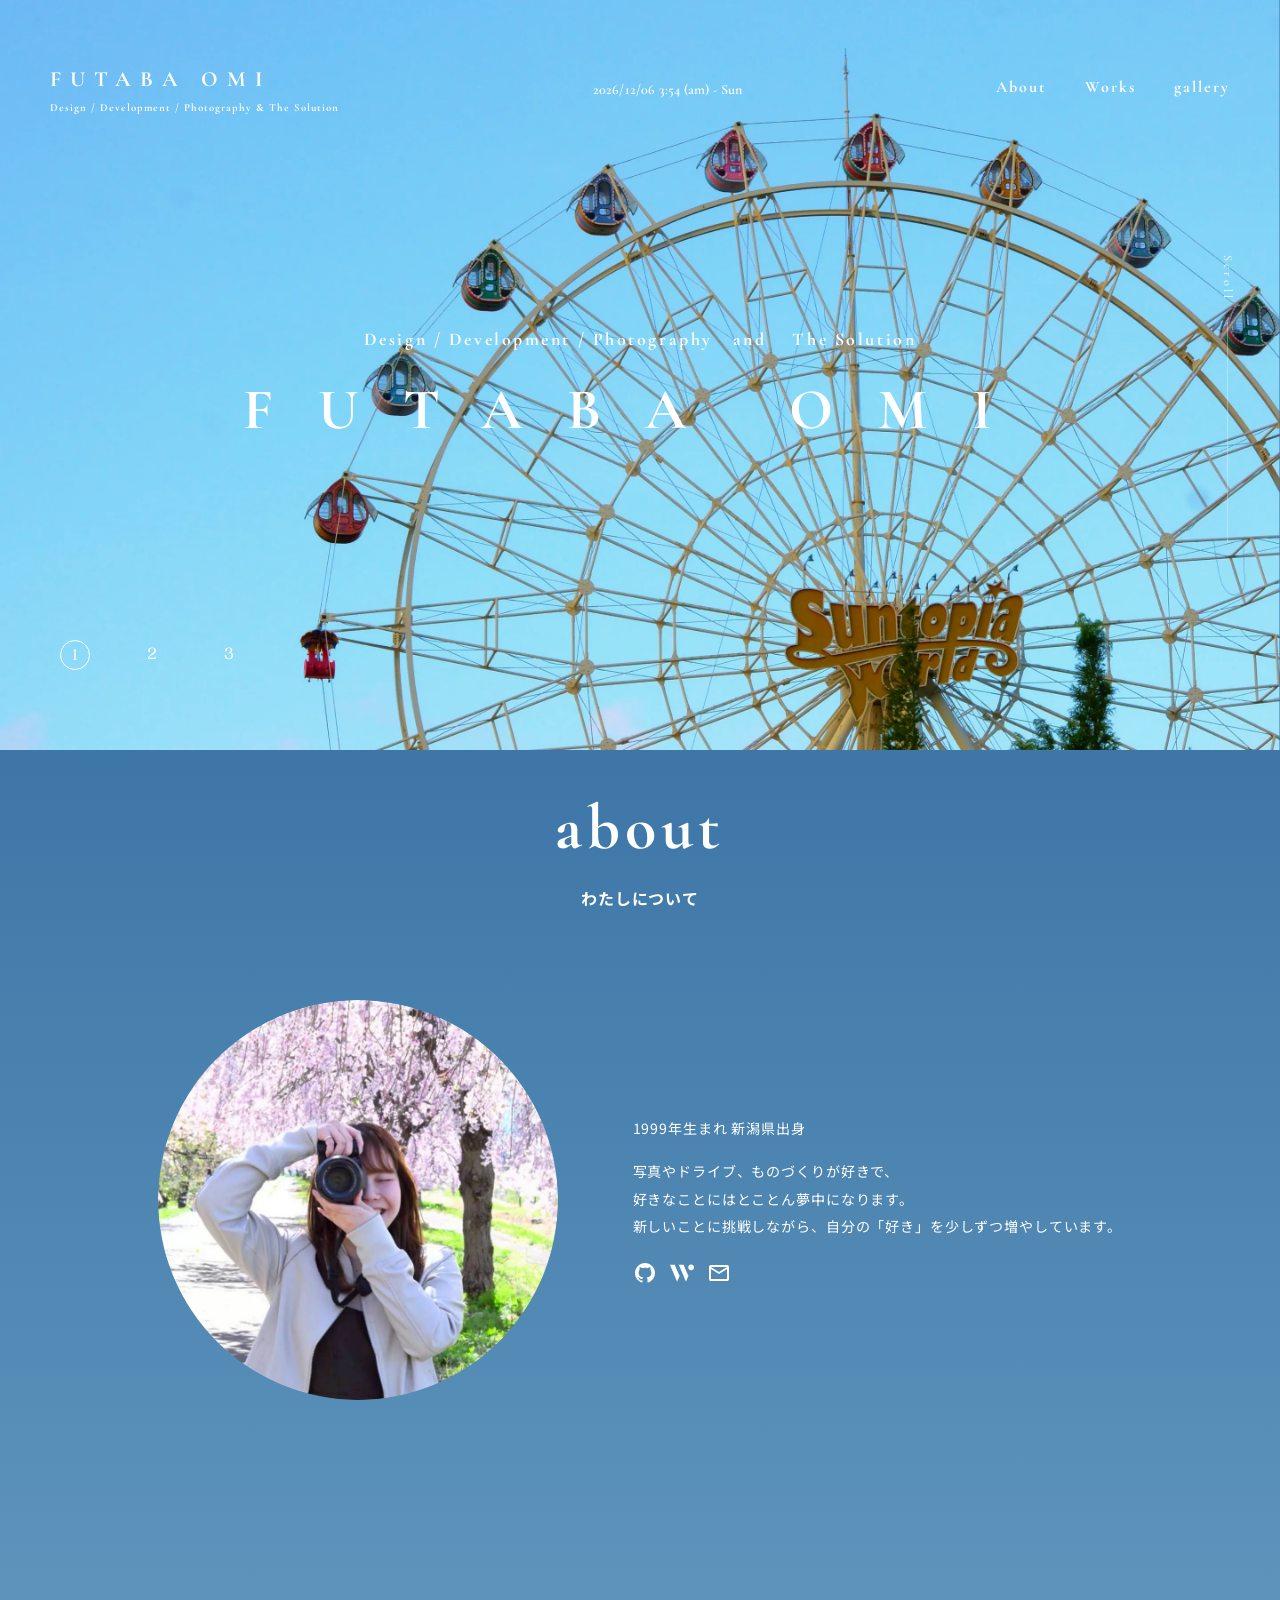
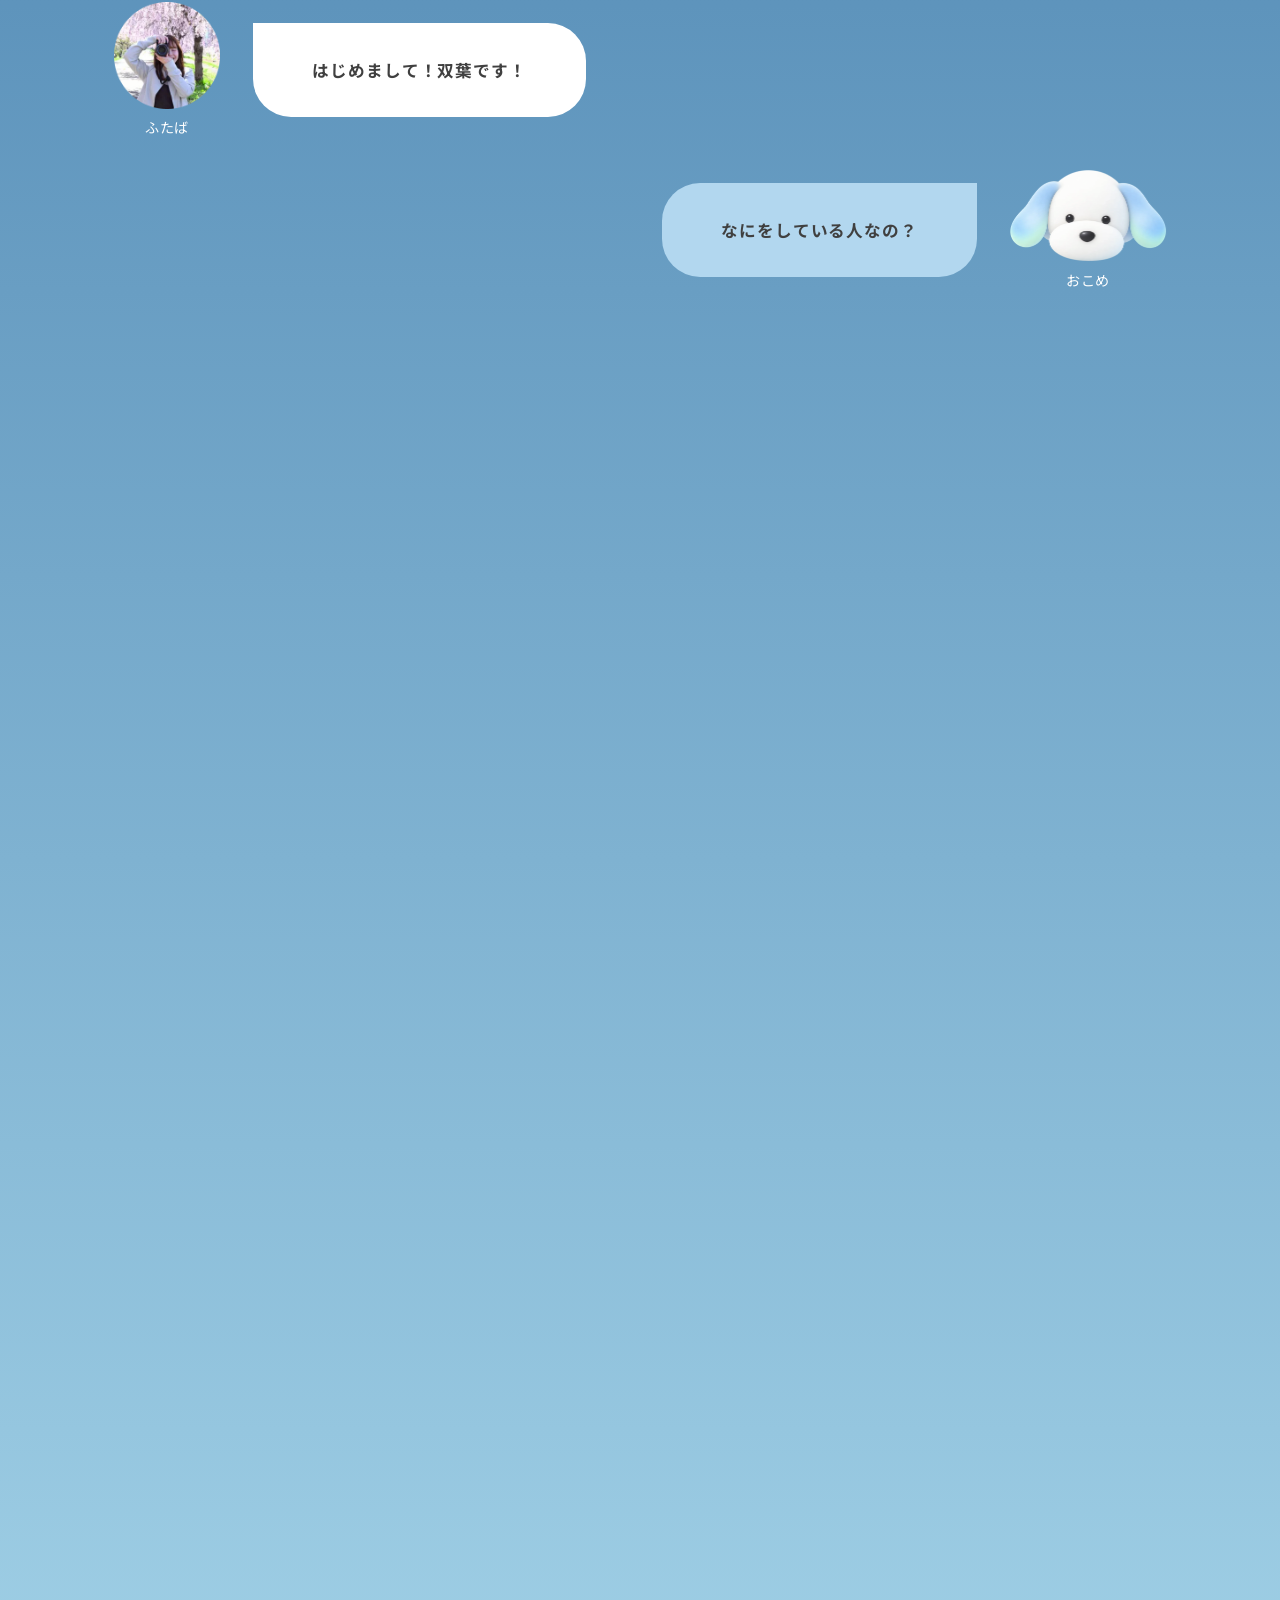
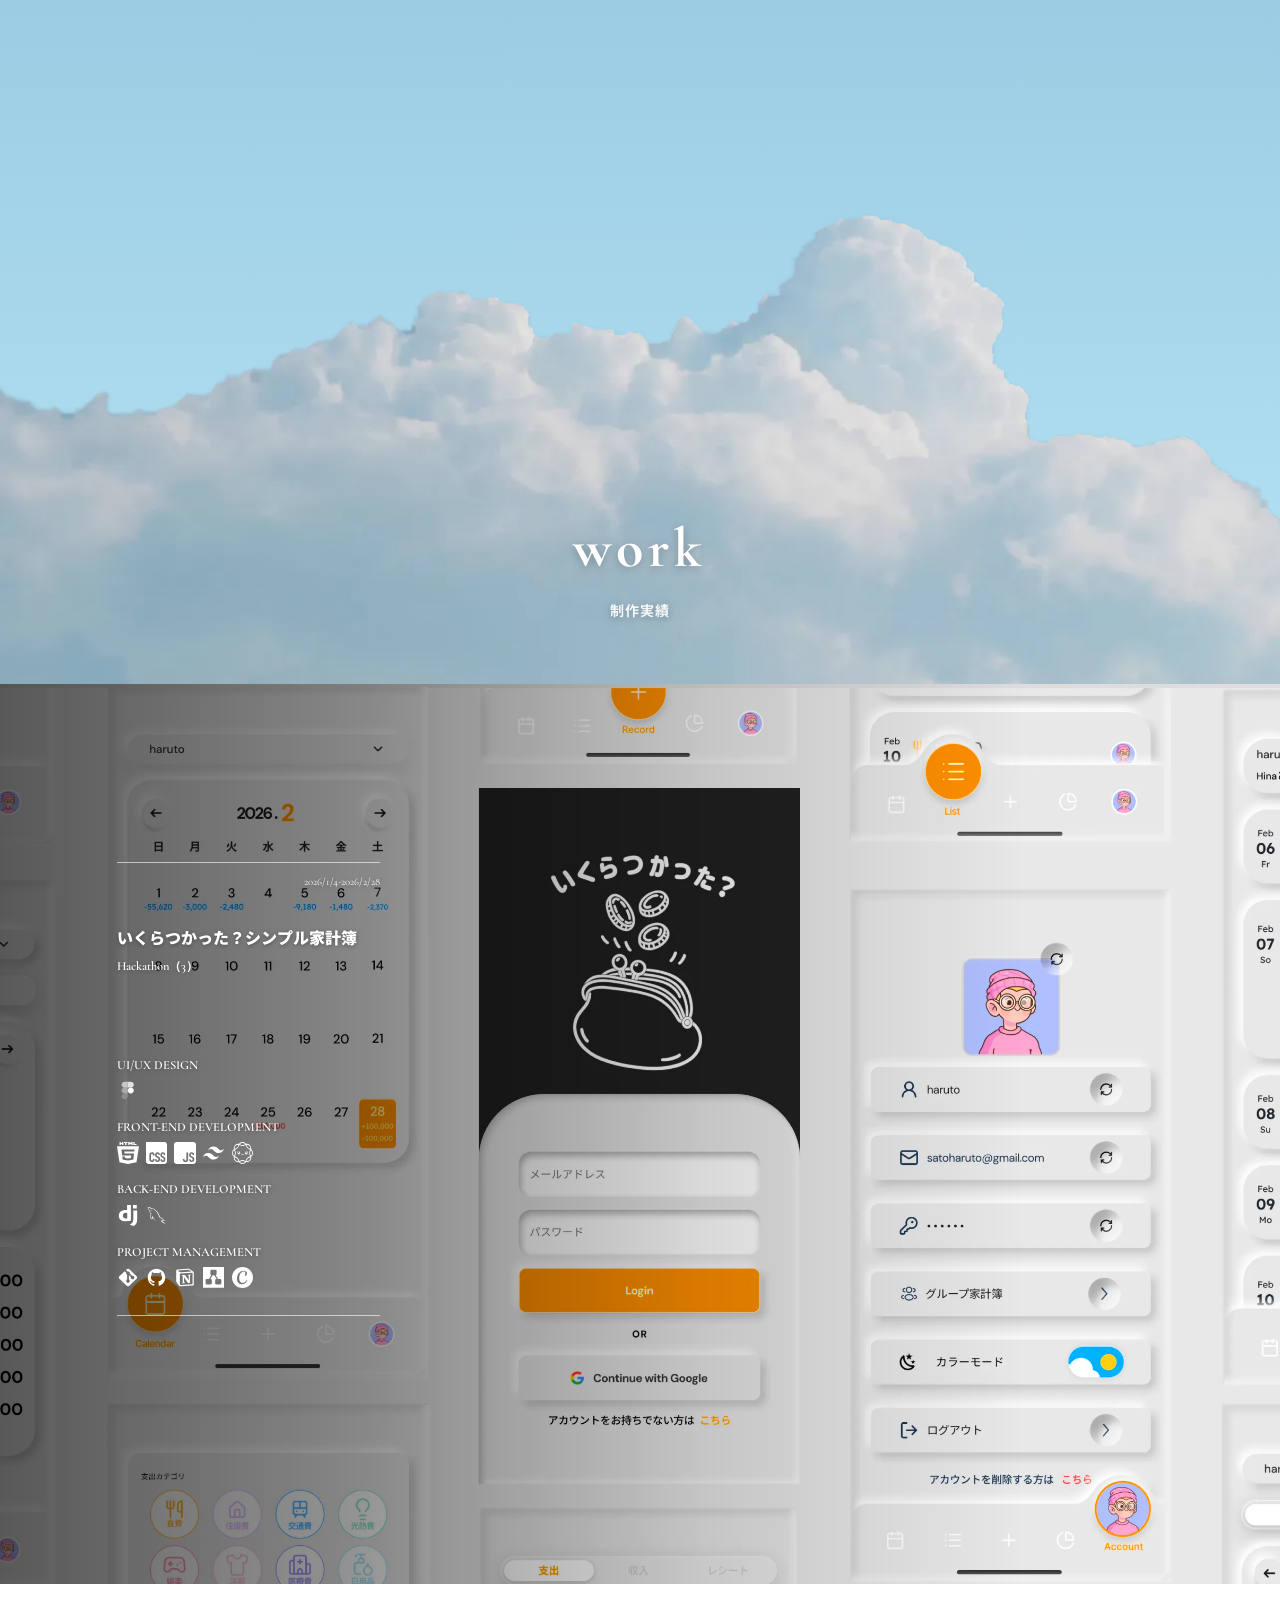
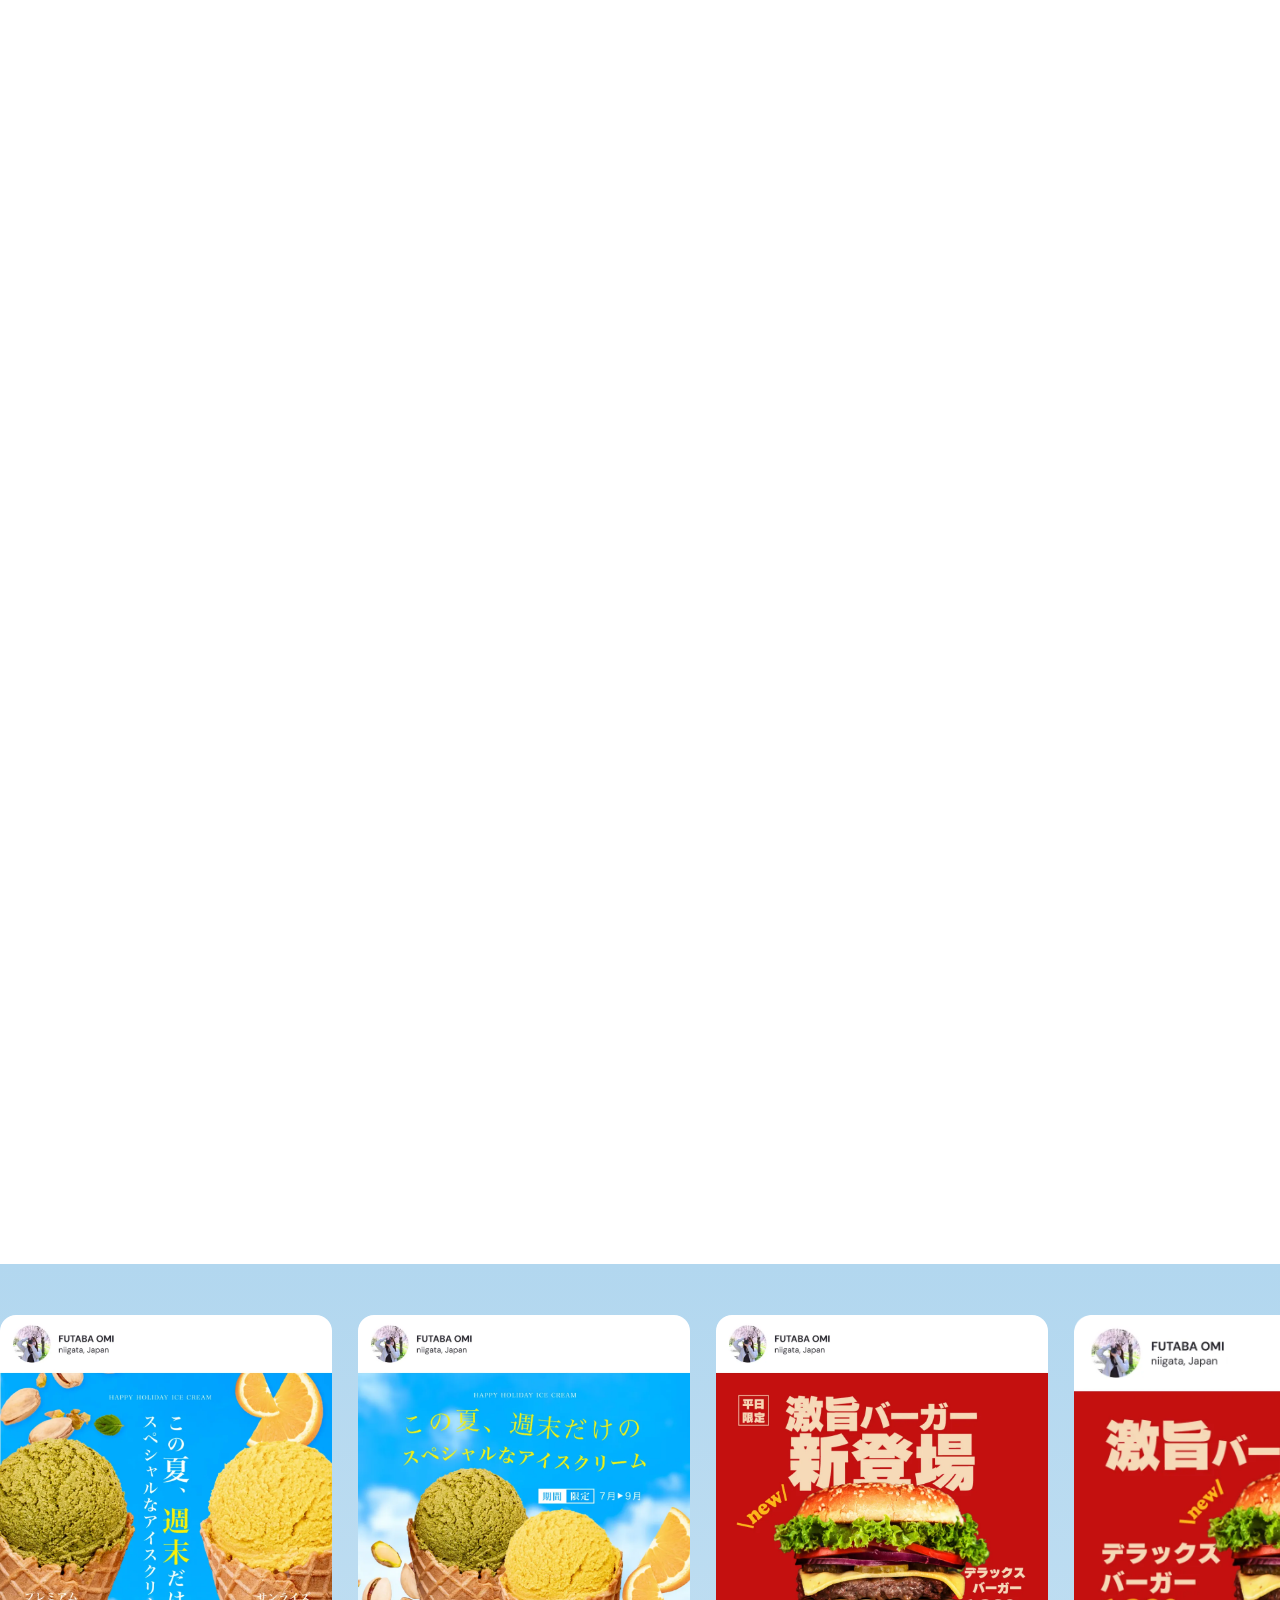
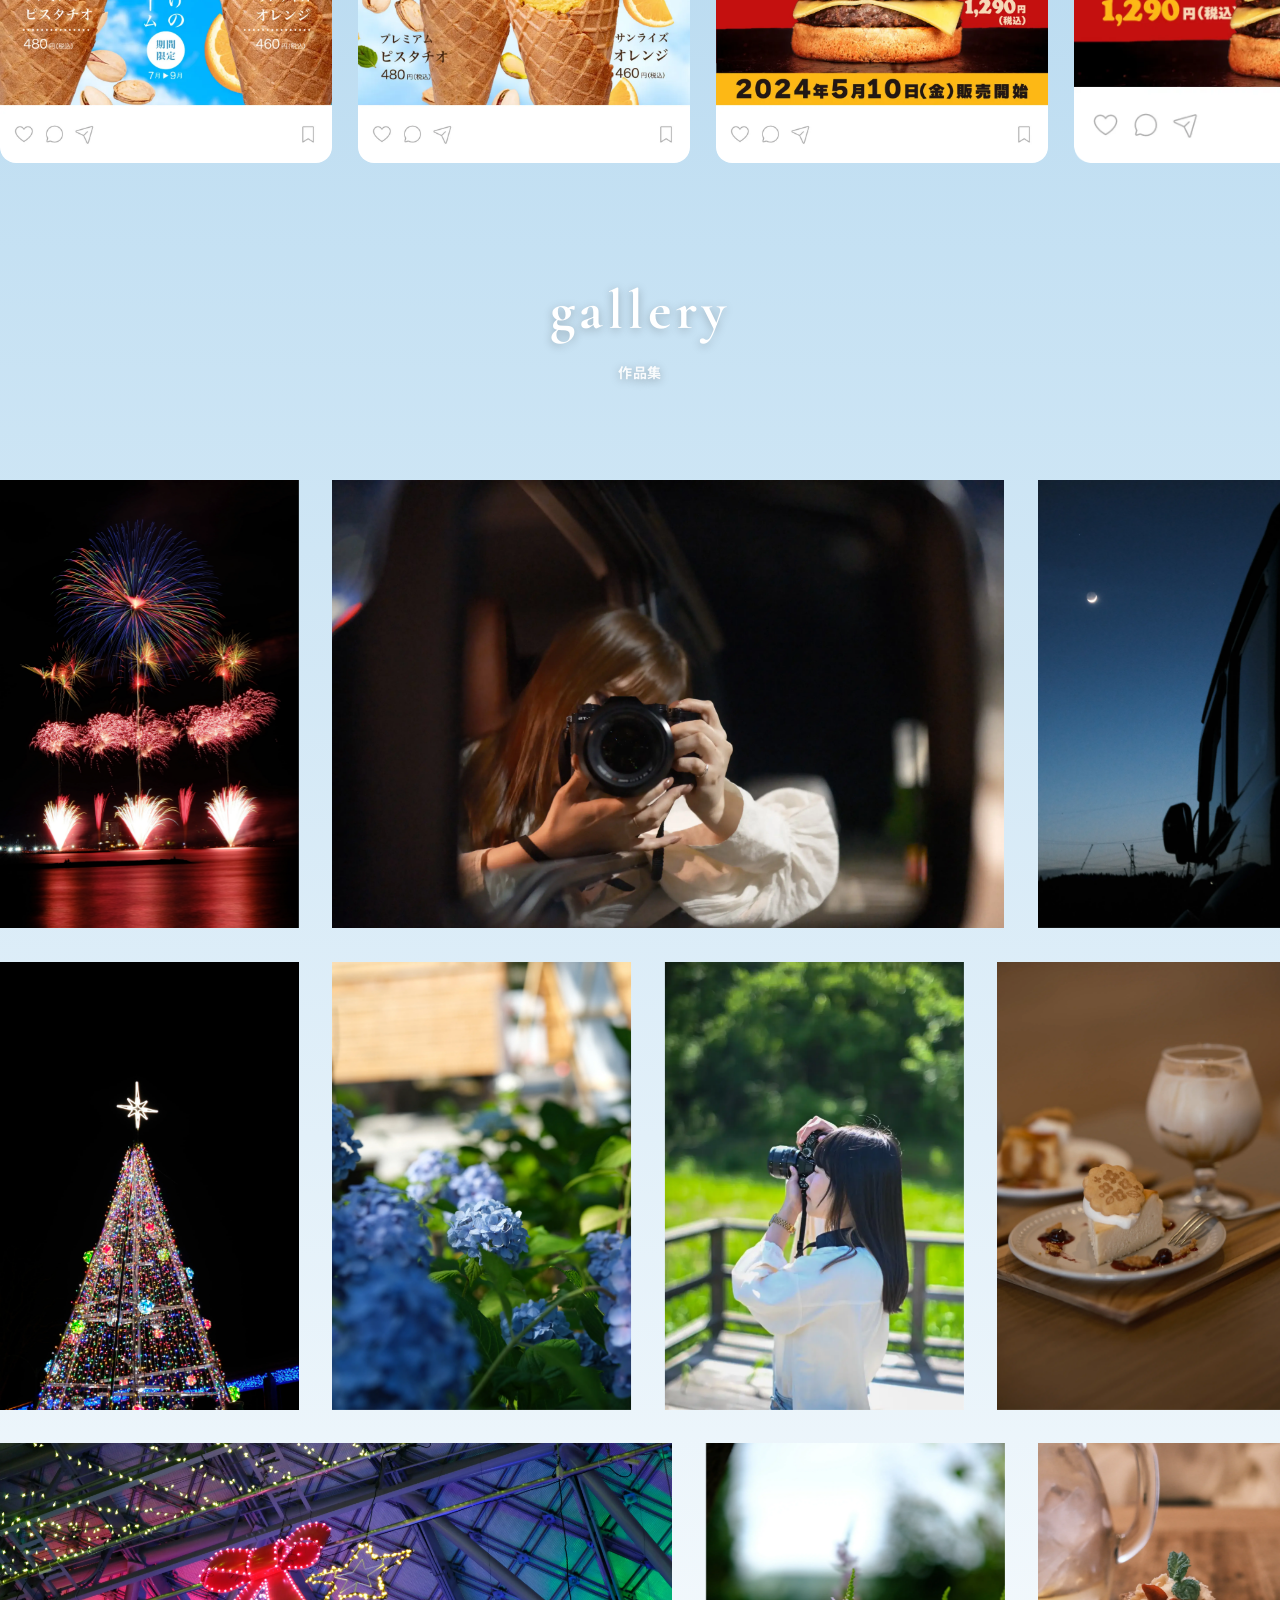
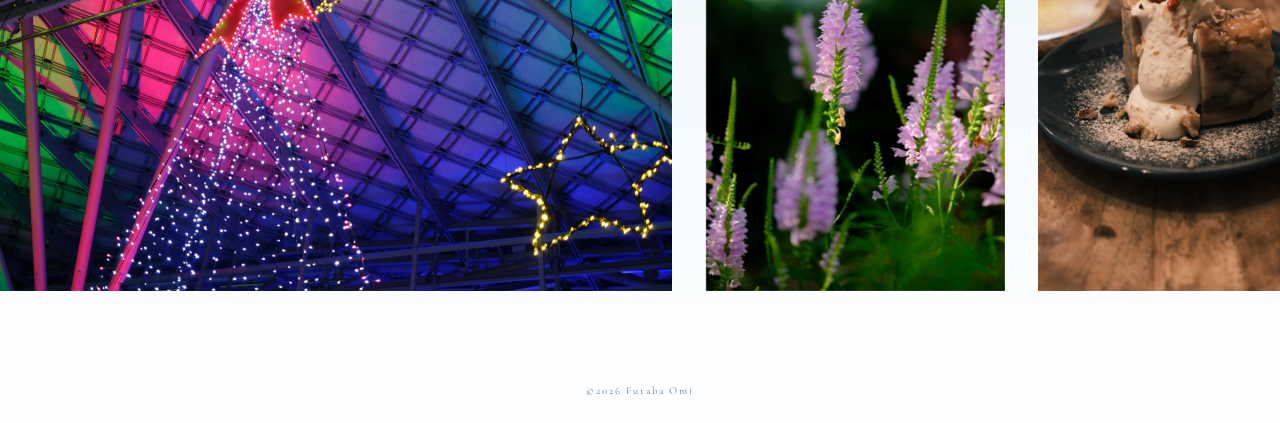
==== commit 81374036: "Improve responsive layout and portfolio interactions" ====
--- a/index.html
+++ b/index.html
@@ -280,7 +280,7 @@
       <div class="works-pin__sticky">
     <a class="work-card" href="works/ikuratsukatta.html">
       <picture>
-        <source media="(max-width: 640px)" srcset="assets/images/ikuratukatta/login.webp">
+        <source media="(max-width: 767px)" srcset="assets/images/ikuratukatta/login.webp">
         <img class="work-card__thumb" src="assets/images/ikuratukatta/thumbnail.webp" alt="いくらつかった？シンプル家計簿">
       </picture>
       <div class="work-card__info">
@@ -329,7 +329,7 @@
 
     <a class="work-card" href="works/habi.html" data-pagetop-theme="dark">
       <picture>
-        <source media="(max-width: 640px)" srcset="assets/images/habi/login.webp">
+        <source media="(max-width: 767px)" srcset="assets/images/habi/login.webp">
         <img class="work-card__thumb" src="assets/images/habi/thumbnail.webp" alt="Habi〜人生目標達成アプリ〜">
       </picture>
       <div class="work-card__info">
@@ -377,7 +377,7 @@
 
     <a class="work-card" href="works/codroe.html">
       <picture>
-        <source media="(max-width: 640px)" srcset="assets/images/codroe/login.webp">
+        <source media="(max-width: 767px)" srcset="assets/images/codroe/login.webp">
         <img class="work-card__thumb" src="assets/images/codroe/thumbnail.webp" alt="めんたいチャット CodRoe">
       </picture>
       <div class="work-card__info">
@@ -402,6 +402,7 @@
           <div class="skill-group">
             <p class="skill-group__label">BACK-END DEVELOPMENT</p>
             <div class="skill-group__icons">
+              <img src="assets/icons/flask.svg" alt="Flask">
               <img src="assets/icons/mysql.svg" alt="MySQL">
               <img src="assets/icons/python.svg" alt="Python">
             </div>
@@ -424,7 +425,7 @@
 
     <a class="work-card work-card--beautysalon" href="works/beautysalon.html">
       <picture>
-        <source media="(max-width: 640px)" srcset="assets/images/beautysalon/full.webp">
+        <source media="(max-width: 767px)" srcset="assets/images/beautysalon/full.webp">
         <img class="work-card__thumb" src="assets/images/beautysalon/thumbnail.webp" alt="美容室サイト LIFE">
       </picture>
       <div class="work-card__info">
--- a/css/style.css
+++ b/css/style.css
@@ -116,10 +116,10 @@
   position: absolute;
   z-index: 2;
   left: 4.65%;
-  bottom: 13.6%;
-  display: flex;
-  align-items: center;
-  gap: 30px;
+  bottom: 10.1%;
+  display: flex;
+  align-items: center;
+  gap: 47px;
 }
 
 .hero__mobile-menu,
@@ -153,12 +153,12 @@
 .hero__scroll {
   position: absolute;
   z-index: 2;
-  right: 4%;
+  right: 3.4%;
   top: 34%;
   display: flex;
   flex-direction: column;
   align-items: center;
-  gap: 18px;
+  gap: 21px;
 }
 
 .hero__scroll-text {
@@ -172,7 +172,7 @@
 .hero__scroll-line {
   position: relative;
   width: 1px;
-  height: 140px;
+  height: 221px;
   background: none;
 }
 
@@ -225,13 +225,18 @@
   }
 }
 
-@media (max-width: 900px) {
+@media (max-width: 1100px) {
   .hero__scroll {
-    display: none;
-  }
-}
-
-@media (max-width: 640px) {
+    right: 3%;
+    gap: 16px;
+  }
+
+  .hero__scroll-line {
+    height: 160px;
+  }
+}
+
+@media (max-width: 767px) {
   .hero {
     aspect-ratio: auto;
     min-height: 100vh;
@@ -379,7 +384,7 @@
   min-height: 179px;
 }
 
-@media (min-width: 641px) {
+@media (min-width: 768px) {
   .hero__nav .header-topbar {
     position: fixed;
     top: 0;
@@ -496,13 +501,13 @@
   }
 }
 
-@media (max-width: 900px) {
+@media (max-width: 1100px) {
   .header-timestamp {
     display: none;
   }
 }
 
-@media (max-width: 640px) {
+@media (max-width: 767px) {
   .header-topbar {
     flex-wrap: wrap;
     justify-content: center;
@@ -526,7 +531,7 @@
   height: auto;
 }
 
-@media (max-width: 640px) {
+@media (max-width: 767px) {
   .page-header--mobile .header-topbar {
     flex-wrap: nowrap;
     justify-content: flex-start;
@@ -572,7 +577,7 @@
   display: none;
 }
 
-@media (max-width: 640px) {
+@media (max-width: 767px) {
   .mobile-menu {
     display: flex;
     align-items: center;
@@ -689,6 +694,8 @@
 }
 
 .project-info {
+  width: 100%;
+  box-sizing: border-box;
   padding: 0 50px clamp(32px, 4vw, 56px);
   display: flex;
   flex-direction: column;
@@ -696,9 +703,17 @@
 }
 
 .project-info__row {
-  display: flex;
-  justify-content: space-between;
-  gap: 12px;
+  width: calc(100% - 20px);
+  max-width: 1320px;
+  margin: 0 auto;
+  display: grid;
+  grid-template-columns:
+    270fr
+    468fr
+    262fr
+    167fr;
+  column-gap: clamp(24px, 3.54vw, 51px);
+  align-items: start;
 }
 
 .project-field__label {
@@ -747,7 +762,7 @@
 }
 
 .project-field--year {
-  width: min(100%, 190px);
+  width: min(100%, 167px);
   flex-shrink: 0;
 }
 
@@ -758,6 +773,9 @@
 }
 
 .project-links {
+  width: calc(100% - 20px);
+  max-width: 1320px;
+  margin: 0 auto;
   display: flex;
   flex-wrap: wrap;
   align-items: center;
@@ -845,12 +863,40 @@
   height: clamp(25px, 3.6vw, 36px);
 }
 
-@media (max-width: 640px) {
+@media (max-width: 1100px) {
+  .page-header {
+    background: linear-gradient(
+      to bottom,
+      var(--color-sky-light) 72%,
+      #d4e8f6 88%,
+      var(--color-white) 100%
+    );
+  }
+
+  .project-info__row {
+    grid-template-columns: minmax(0, 1fr) minmax(0, 1fr);
+    row-gap: 32px;
+    column-gap: clamp(32px, 4.36vw, 48px);
+  }
+
+  .project-field__label {
+    margin-bottom: 6px;
+  }
+  .project-field--title,
+  .project-field--title--wide,
+  .project-field--bio,
+  .project-field--deliverables,
+  .project-field--year {
+    width: 100%;
+  }
+}
+
+@media (max-width: 767px) {
   .project-info {
     padding: 0 20px 32px;
   }
   .project-info__row {
-    flex-wrap: wrap;
+    grid-template-columns: 1fr;
     gap: 24px;
   }
 }
@@ -991,7 +1037,7 @@
   grid-column: 3;
 }
 
-@media (min-width: 901px) {
+@media (min-width: 1101px) {
   .feedback-columns--showcase .feedback-column {
     gap: 0;
   }
@@ -1013,7 +1059,7 @@
   --offset-px: 600;
 }
 
-@media (max-width: 900px) {
+@media (max-width: 1100px) {
   .feedback-column--offset {
     margin-top: 0;
   }
@@ -1033,7 +1079,7 @@
   color: #5386b1;
 }
 
-@media (max-width: 900px) {
+@media (max-width: 1100px) {
   .feedback-columns {
     grid-template-columns: 1fr;
     gap: clamp(48px, 8vw, 80px);
@@ -1137,7 +1183,7 @@
   z-index: 1;
   max-width: var(--container-width);
   margin: 0 auto;
-  padding: clamp(44px, 5.5vw, 80px) clamp(20px, 6vw, 50px) 0;
+  padding: 30px clamp(20px, 6vw, 50px) 0;
 }
 
 .about-header {
@@ -1166,13 +1212,13 @@
   align-items: center;
   justify-content: center;
   flex-wrap: wrap;
-  gap: clamp(28px, 4.2vw, 60px);
-  margin-bottom: clamp(70px, 9.7vw, 140px);
+  gap: clamp(28px, 5.83vw, 84px);
+  margin-bottom: clamp(70px, 15.83vw, 228px);
 }
 
 .profile-photo {
-  width: clamp(180px, 22.2vw, 320px);
-  height: clamp(180px, 22.2vw, 320px);
+  width: clamp(180px, 31.25vw, 450px);
+  height: clamp(180px, 31.25vw, 450px);
   border-radius: 50%;
   object-fit: cover;
   flex-shrink: 0;
@@ -1203,7 +1249,7 @@
 }
 
 .chat-thread {
-  max-width: 1200px;
+  max-width: 1056px;
   margin: 0 auto;
   display: flex;
   flex-direction: column;
@@ -1294,16 +1340,16 @@
 }
 
 .chat-thread .chat-person {
-  width: clamp(100px, 11vw, 160px);
+  width: clamp(100px, 8.61vw, 124px);
 }
 
 .chat-thread .chat-person img {
-  width: clamp(84px, 9.7vw, 140px);
-  height: clamp(84px, 9.7vw, 140px);
+  width: clamp(84px, 8.33vw, 120px);
+  height: clamp(84px, 8.33vw, 120px);
 }
 
 .chat-thread .chat-person--mascot {
-  width: clamp(130px, 15.6vw, 225px);
+  width: clamp(130px, 12.5vw, 180px);
 }
 
 .chat-thread .chat-person--mascot img {
@@ -1317,8 +1363,13 @@
 
 .chat-thread .chat-bubble {
   font-size: clamp(16px, 1.3vw, 19px);
-  padding: clamp(18px, 1.8vw, 26px) clamp(22px, 2.8vw, 40px);
-  max-width: 720px;
+  padding: clamp(18px, 2.4vw, 35px) clamp(22px, 4.65vw, 67px);
+  border-radius: 0 38px 38px 38px;
+  max-width: 820px;
+}
+
+.chat-thread .chat-bubble--right {
+  border-radius: 38px 0 38px 38px;
 }
 
 .chat-bubble--right {
@@ -1326,31 +1377,144 @@
   border-radius: 24px 0 24px 24px;
 }
 
-@media (max-width: 720px) {
-  .chat-row,
+@media (max-width: 1100px) {
+  .about-inner {
+    padding-left: 40px;
+    padding-right: 40px;
+  }
+
+  .about-header {
+    margin-bottom: 72px;
+  }
+
+  .profile-block {
+    flex-wrap: nowrap;
+    gap: 48px;
+    margin-bottom: 140px;
+  }
+
+  .profile-photo {
+    width: 340px;
+    height: 340px;
+  }
+
+  .profile-info {
+    max-width: 470px;
+  }
+
+  .chat-thread {
+    max-width: 900px;
+  }
+
+  .chat-thread .chat-row {
+    gap: 24px;
+  }
+
+  .chat-thread .chat-person {
+    width: 110px;
+  }
+
+  .chat-thread .chat-person img {
+    width: 104px;
+    height: 104px;
+  }
+
+  .chat-thread .chat-person--mascot {
+    width: 150px;
+  }
+
+  .chat-thread .chat-person--mascot img {
+    width: 150px;
+    height: auto;
+  }
+
+  .chat-thread .chat-bubble {
+    font-size: 16px;
+    padding: 26px 44px;
+    max-width: 680px;
+  }
+}
+
+@media (max-width: 767px) {
+  .about-inner {
+    padding-left: 20px;
+    padding-right: 20px;
+  }
+
+  .about-header {
+    margin-bottom: 56px;
+  }
+
+  .profile-block {
+    flex-direction: column;
+    flex-wrap: wrap;
+    gap: 32px;
+    margin-bottom: 88px;
+  }
+
+  .profile-photo {
+    width: min(72vw, 280px);
+    height: min(72vw, 280px);
+  }
+
+  .profile-info {
+    max-width: 100%;
+  }
+
+  .chat-thread {
+    max-width: 100%;
+  }
+
+  .chat-row {
+    justify-content: flex-start;
+  }
+
   .chat-row--right {
-    justify-content: flex-start;
+    justify-content: flex-end;
   }
 
   .feedback-qa .chat-row--right {
     justify-content: flex-end;
+  }
+
+  .chat-thread .chat-row {
+    gap: 12px;
   }
 
   .chat-bubble {
     padding: 16px 20px;
     font-size: 15px;
   }
-  .chat-person {
+
+  .chat-thread .chat-bubble {
+    padding: 16px 20px;
+    font-size: 15px;
+    border-radius: 0 24px 24px 24px;
+    max-width: calc(100% - 102px);
+  }
+
+  .chat-thread .chat-bubble--right {
+    border-radius: 24px 0 24px 24px;
+  }
+
+  .chat-person,
+  .chat-thread .chat-person {
     width: 90px;
   }
-  .chat-person img {
+
+  .chat-person img,
+  .chat-thread .chat-person img {
     width: 72px;
     height: 72px;
   }
-  .chat-person--mascot {
+
+  .chat-person--mascot,
+  .chat-thread .chat-person--mascot {
     width: 110px;
   }
-  .chat-person--mascot img {
+
+  .chat-person--mascot img,
+  .chat-thread .chat-person--mascot img {
     width: 110px;
     height: auto;
   }
@@ -1538,7 +1702,19 @@
   height: clamp(16px, 1.67vw, 24px);
 }
 
-@media (max-width: 640px) {
+@media (max-width: 1100px) {
+  .work-card__info {
+    left: 7%;
+    width: 28%;
+    min-width: 220px;
+  }
+
+  .work-card__eyebrow {
+    margin-bottom: 48px;
+  }
+}
+
+@media (max-width: 767px) {
   .work-card::before {
     background: rgba(0, 0, 0, 0.28);
     backdrop-filter: blur(4px) saturate(140%);
@@ -1580,6 +1756,33 @@
 
   .work-card--beautysalon .work-card__thumb {
     object-position: top;
+  }
+}
+
+@media (max-width: 767px) and (max-height: 600px) {
+  .work-card__info {
+    top: 8%;
+  }
+
+  .work-card__date {
+    margin: 8px 0 18px;
+  }
+
+  .work-card__title {
+    margin-bottom: 8px;
+  }
+
+  .work-card__eyebrow {
+    margin-bottom: 20px;
+  }
+
+  .work-card__skills {
+    gap: 12px;
+    margin-bottom: 12px;
+  }
+
+  .skill-group__label {
+    margin-bottom: 4px;
   }
 }
 
@@ -1793,13 +1996,13 @@
   color: #fff;
 }
 
-@media (min-width: 641px) {
+@media (min-width: 768px) {
   .back-to-top img {
     width: clamp(90px, 8vw, 125px);
   }
 }
 
-@media (max-width: 640px) {
+@media (max-width: 767px) {
   .back-to-top img {
     width: 96px;
   }
@@ -1969,7 +2172,7 @@
   letter-spacing: 0.2px;
 }
 
-@media (max-width: 640px) {
+@media (max-width: 767px) {
   .photo-modal__close {
     top: calc(env(safe-area-inset-top) + 20px);
     right: calc(env(safe-area-inset-right) + 20px);
@@ -2064,3 +2267,14 @@
     cursor: none !important;
   }
 }
+
+@media (max-width: 1100px) and (hover: hover) and (pointer: fine) {
+  .custom-cursor {
+    width: 88px;
+    height: 88px;
+  }
+
+  .custom-cursor__text {
+    font-size: 15px;
+  }
+}
